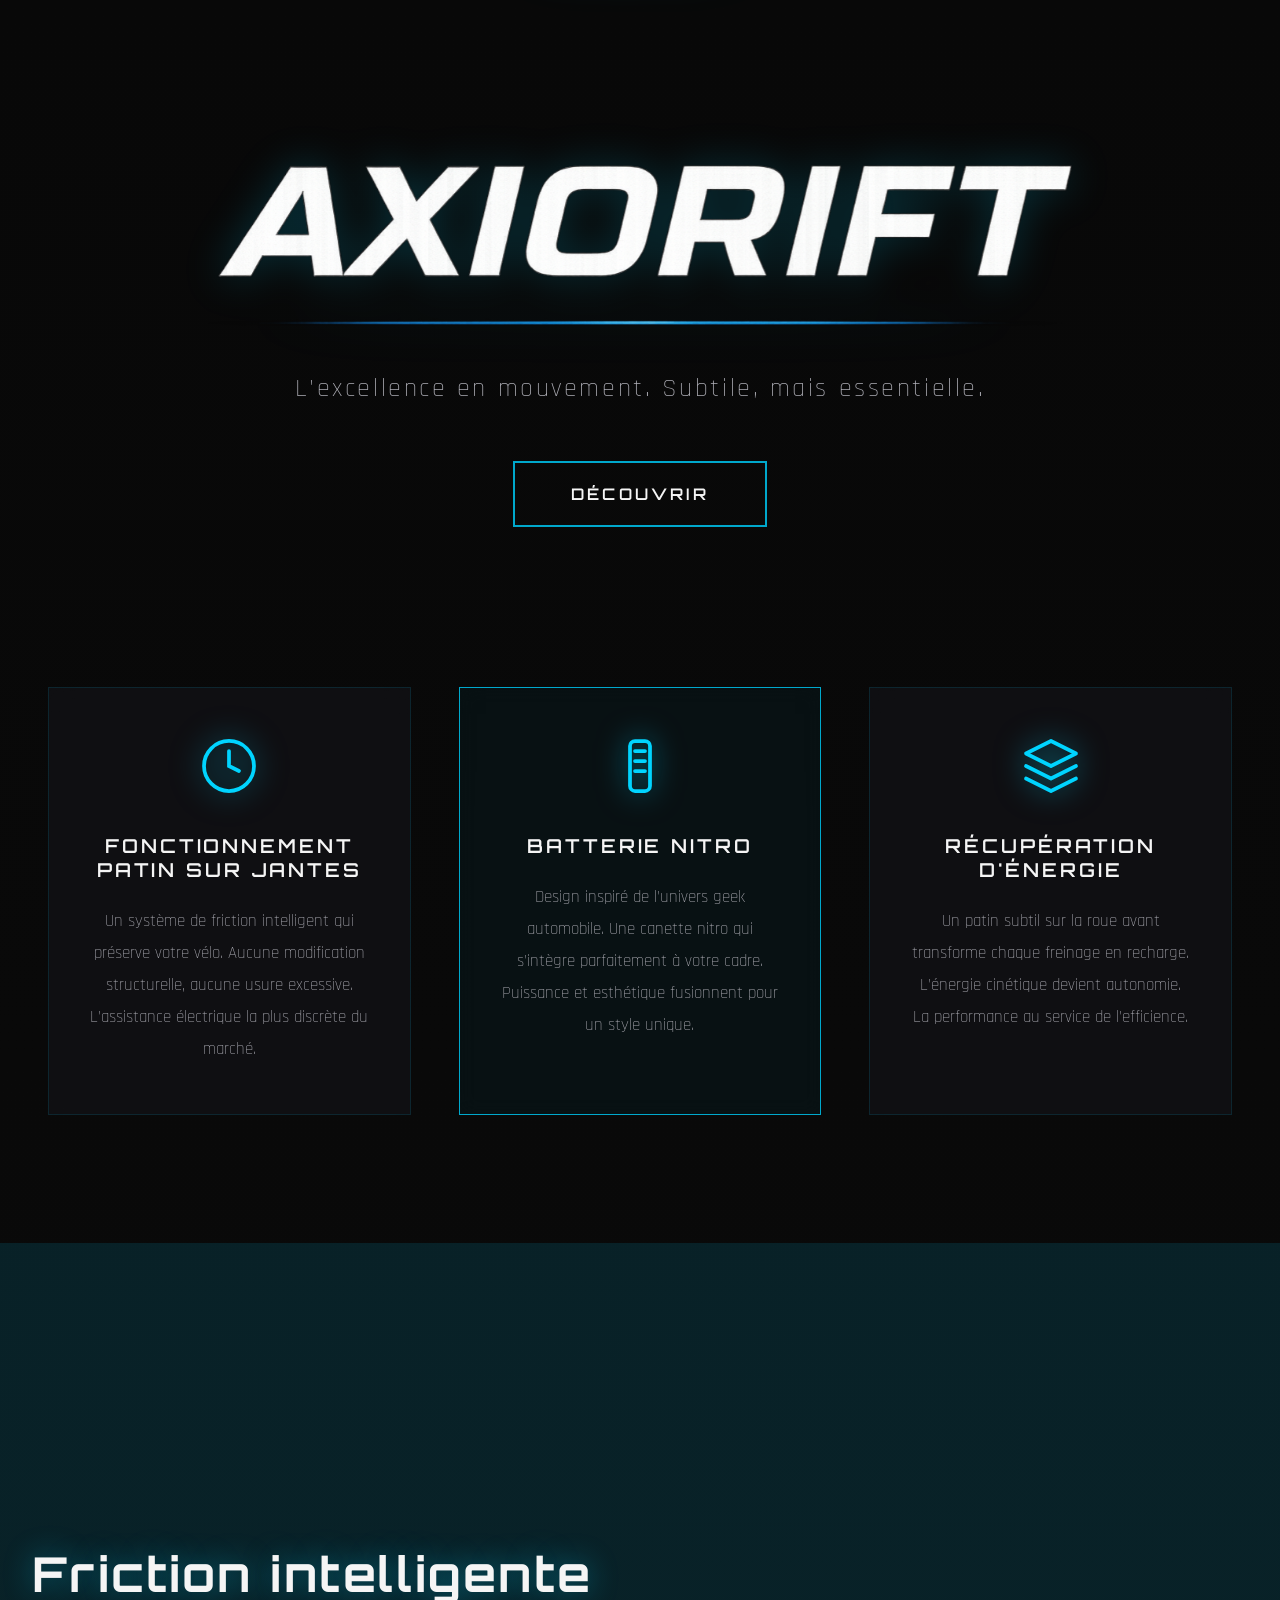
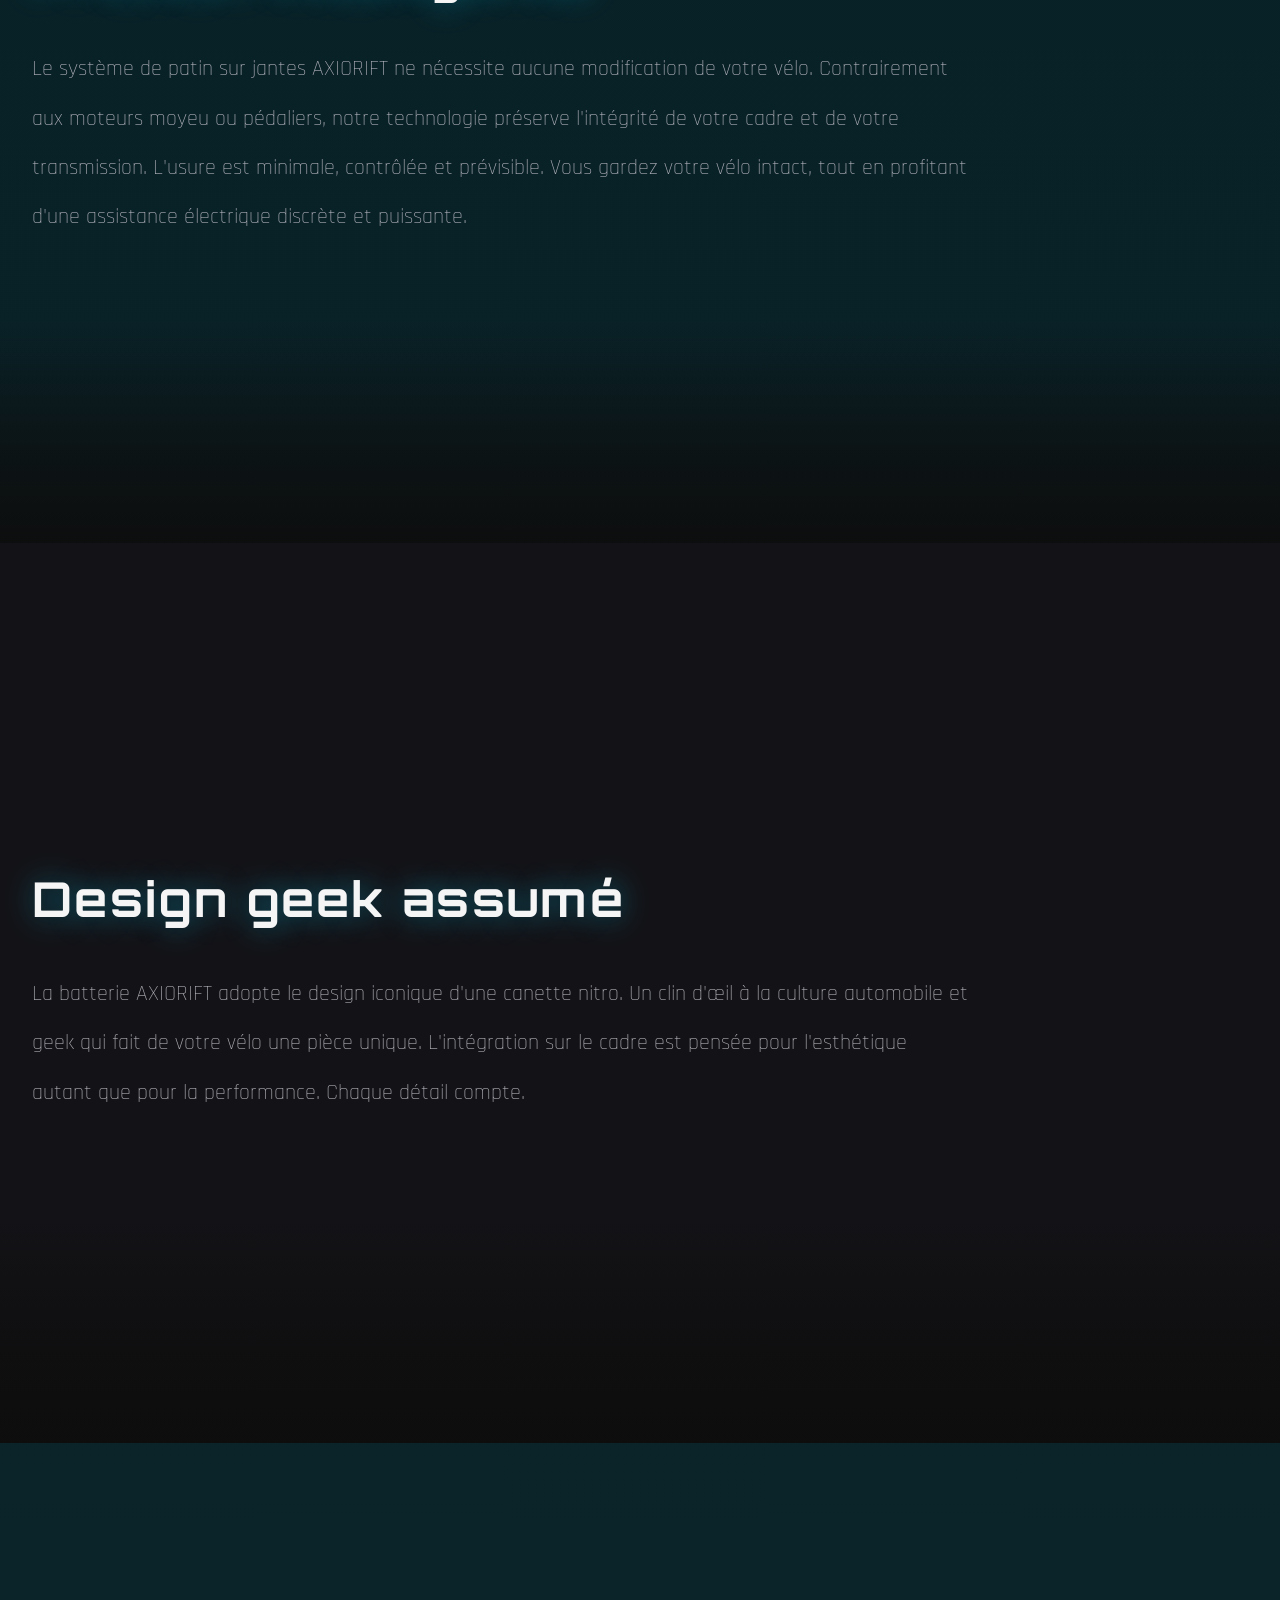
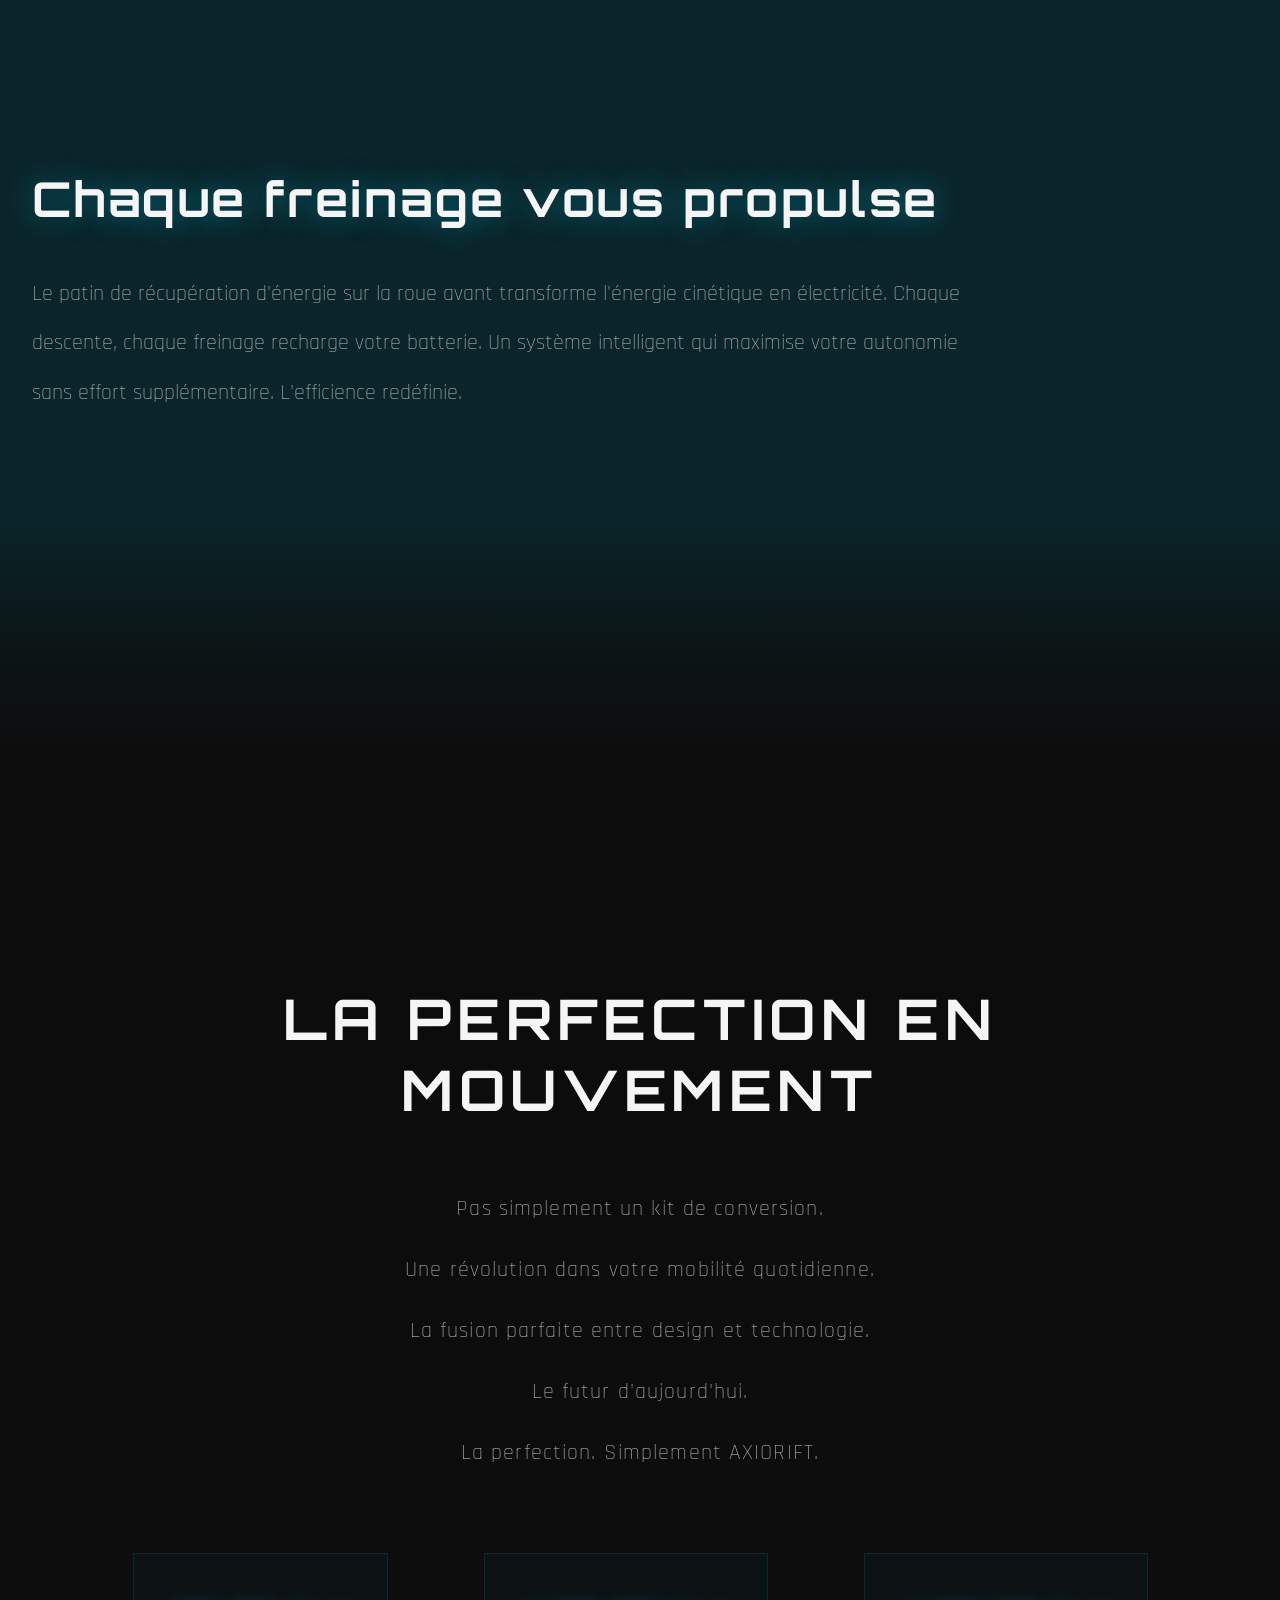
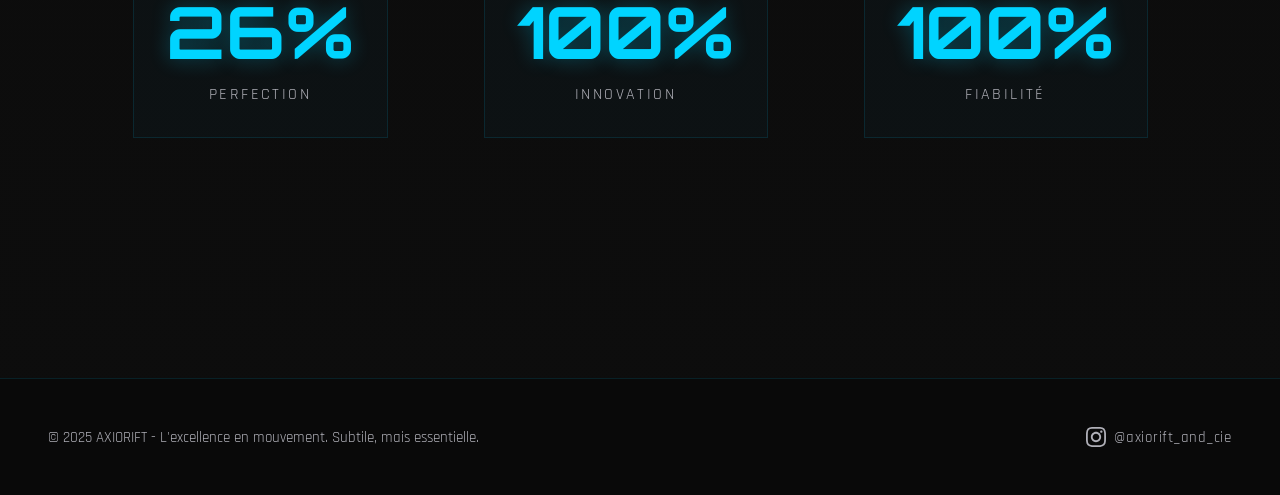
==== index.html @ 2b5bdb1e "Reduce video size and add Instagram link below" ====
<!DOCTYPE html>
<html lang="fr">
<head>
    <meta charset="UTF-8">
    <meta name="viewport" content="width=device-width, initial-scale=1.0">
    <title>AXIORIFT - La Perfection Électrique</title>
    <link rel="stylesheet" href="style.css">
    <link rel="preconnect" href="https://fonts.googleapis.com">
    <link rel="preconnect" href="https://fonts.gstatic.com" crossorigin>
    <link href="https://fonts.googleapis.com/css2?family=Orbitron:wght@400;700;900&family=Rajdhani:wght@300;400;600;700&display=swap" rel="stylesheet">
</head>
<body>
    <header>
        <nav>
            <div class="language-selector">
                <button class="lang-btn active" data-lang="fr">
                    <svg class="flag-icon" width="24" height="18" viewBox="0 0 24 18" xmlns="http://www.w3.org/2000/svg">
                        <rect width="8" height="18" fill="#002395"/>
                        <rect x="8" width="8" height="18" fill="#FFFFFF"/>
                        <rect x="16" width="8" height="18" fill="#ED2939"/>
                    </svg>
                    <span>FR</span>
                </button>
                <button class="lang-btn" data-lang="en">
                    <svg class="flag-icon" width="24" height="18" viewBox="0 0 60 30" xmlns="http://www.w3.org/2000/svg">
                        <rect width="60" height="30" fill="#012169"/>
                        <path d="M0,0 L60,30 M60,0 L0,30" stroke="#FFF" stroke-width="6"/>
                        <path d="M0,0 L60,30 M60,0 L0,30" stroke="#C8102E" stroke-width="4"/>
                        <path d="M30,0 L30,30 M0,15 L60,15" stroke="#FFF" stroke-width="10"/>
                        <path d="M30,0 L30,30 M0,15 L60,15" stroke="#C8102E" stroke-width="6"/>
                    </svg>
                    <span>EN</span>
                </button>
            </div>
            <div class="logo-container">
                <!-- ÉTAPE : Placez votre image logo.png dans le dossier assets/images/ -->
                <img src="assets/images/logo.png" alt="AXIORIFT" class="logo">
            </div>
            <div class="nav-links">
                <a href="#" class="nav-link" data-section="kit" data-fr="AXIORIFT kit" data-en="AXIORIFT kit">AXIORIFT kit</a>
                <a href="#" class="nav-link" data-section="processus" data-fr="Notre processus" data-en="Our process">Notre processus</a>
                <a href="#" class="nav-link" data-section="histoire" data-fr="Notre histoire" data-en="Our story">Notre histoire</a>
            </div>
        </nav>
    </header>

    <main>
        <!-- AXIORIFT Kit Section -->
        <div id="kit-section" class="main-section">
            <section class="hero">
                <div class="hero-content">
                    <div class="hero-logo-container">
                        <!-- ÉTAPE : Placez votre image logo.png dans le dossier assets/images/ -->
                        <img src="assets/images/logo.png" alt="AXIORIFT" class="hero-logo">
                    </div>
                    <p class="tagline" data-fr="L'excellence en mouvement. Subtile, mais essentielle." data-en="Excellence in motion. Subtle, but essential.">L'excellence en mouvement. Subtile, mais essentielle.</p>
                    <div class="cta-container">
                        <button class="cta-button">
                            <span data-fr="DÉCOUVRIR" data-en="DISCOVER">DÉCOUVRIR</span>
                            <div class="button-glow"></div>
                        </button>
                    </div>
                </div>
            </section>

            <section class="features">
            <div class="feature-card">
                <div class="feature-icon">
                    <svg width="60" height="60" viewBox="0 0 24 24" fill="none" xmlns="http://www.w3.org/2000/svg">
                        <circle cx="12" cy="12" r="10" stroke="currentColor" stroke-width="1.5"/>
                        <path d="M12 6v6l4 2" stroke="currentColor" stroke-width="1.5" stroke-linecap="round"/>
                    </svg>
                </div>
                <h3 data-fr="FONCTIONNEMENT PATIN SUR JANTES" data-en="RIM PAD OPERATION">FONCTIONNEMENT PATIN SUR JANTES</h3>
                <p data-fr="Un système de friction intelligent qui préserve votre vélo. Aucune modification structurelle, aucune usure excessive. L'assistance électrique la plus discrète du marché." data-en="An intelligent friction system that preserves your bike. No structural modifications, no excessive wear. The most discreet electric assistance on the market.">Un système de friction intelligent qui préserve votre vélo. Aucune modification structurelle, aucune usure excessive. L'assistance électrique la plus discrète du marché.</p>
            </div>

            <div class="feature-card highlight">
                <div class="feature-icon">
                    <svg width="60" height="60" viewBox="0 0 24 24" fill="none" xmlns="http://www.w3.org/2000/svg">
                        <rect x="8" y="2" width="8" height="20" rx="2" stroke="currentColor" stroke-width="1.5"/>
                        <path d="M10 6h4M10 10h4M10 14h4" stroke="currentColor" stroke-width="1.5" stroke-linecap="round"/>
                    </svg>
                </div>
                <h3 data-fr="BATTERIE NITRO" data-en="NITRO BATTERY">BATTERIE NITRO</h3>
                <p data-fr="Design inspiré de l'univers geek automobile. Une canette nitro qui s'intègre parfaitement à votre cadre. Puissance et esthétique fusionnent pour un style unique." data-en="Design inspired by the automotive geek universe. A nitro can that integrates perfectly with your frame. Power and aesthetics merge for a unique style.">Design inspiré de l'univers geek automobile. Une canette nitro qui s'intègre parfaitement à votre cadre. Puissance et esthétique fusionnent pour un style unique.</p>
            </div>

            <div class="feature-card">
                <div class="feature-icon">
                    <svg width="60" height="60" viewBox="0 0 24 24" fill="none" xmlns="http://www.w3.org/2000/svg">
                        <path d="M12 2L2 7l10 5 10-5-10-5z" stroke="currentColor" stroke-width="1.5" stroke-linejoin="round"/>
                        <path d="M2 17l10 5 10-5M2 12l10 5 10-5" stroke="currentColor" stroke-width="1.5" stroke-linecap="round" stroke-linejoin="round"/>
                    </svg>
                </div>
                <h3 data-fr="RÉCUPÉRATION D'ÉNERGIE" data-en="ENERGY RECOVERY">RÉCUPÉRATION D'ÉNERGIE</h3>
                <p data-fr="Un patin subtil sur la roue avant transforme chaque freinage en recharge. L'énergie cinétique devient autonomie. La performance au service de l'efficience." data-en="A subtle pad on the front wheel turns every brake into a recharge. Kinetic energy becomes autonomy. Performance in the service of efficiency.">Un patin subtil sur la roue avant transforme chaque freinage en recharge. L'énergie cinétique devient autonomie. La performance au service de l'efficience.</p>
            </div>
        </section>

        <section class="features-details">
            <div class="feature-detail" style="background: rgba(0, 168, 204, 0.15);">
                <div class="detail-content">
                    <h3 data-fr="Friction intelligente" data-en="Intelligent friction">Friction intelligente</h3>
                    <p data-fr="Le système de patin sur jantes AXIORIFT ne nécessite aucune modification de votre vélo. Contrairement aux moteurs moyeu ou pédaliers, notre technologie préserve l'intégrité de votre cadre et de votre transmission. L'usure est minimale, contrôlée et prévisible. Vous gardez votre vélo intact, tout en profitant d'une assistance électrique discrète et puissante." data-en="The AXIORIFT rim pad system requires no modifications to your bike. Unlike hub or mid-drive motors, our technology preserves the integrity of your frame and drivetrain. Wear is minimal, controlled and predictable. You keep your bike intact while enjoying discreet and powerful electric assistance.">Le système de patin sur jantes AXIORIFT ne nécessite aucune modification de votre vélo. Contrairement aux moteurs moyeu ou pédaliers, notre technologie préserve l'intégrité de votre cadre et de votre transmission. L'usure est minimale, contrôlée et prévisible. Vous gardez votre vélo intact, tout en profitant d'une assistance électrique discrète et puissante.</p>
                </div>
            </div>

            <div class="feature-detail" style="background: rgba(20, 20, 25, 0.9);">
                <div class="detail-content">
                    <h3 data-fr="Design geek assumé" data-en="Proud geek design">Design geek assumé</h3>
                    <p data-fr="La batterie AXIORIFT adopte le design iconique d'une canette nitro. Un clin d'œil à la culture automobile et geek qui fait de votre vélo une pièce unique. L'intégration sur le cadre est pensée pour l'esthétique autant que pour la performance. Chaque détail compte." data-en="The AXIORIFT battery adopts the iconic design of a nitro can. A nod to automotive and geek culture that makes your bike a unique piece. Frame integration is designed for aesthetics as much as performance. Every detail counts.">La batterie AXIORIFT adopte le design iconique d'une canette nitro. Un clin d'œil à la culture automobile et geek qui fait de votre vélo une pièce unique. L'intégration sur le cadre est pensée pour l'esthétique autant que pour la performance. Chaque détail compte.</p>
                </div>
            </div>

            <div class="feature-detail" style="background: rgba(0, 212, 255, 0.12);">
                <div class="detail-content">
                    <h3 data-fr="Chaque freinage vous propulse" data-en="Every braking propels you">Chaque freinage vous propulse</h3>
                    <p data-fr="Le patin de récupération d'énergie sur la roue avant transforme l'énergie cinétique en électricité. Chaque descente, chaque freinage recharge votre batterie. Un système intelligent qui maximise votre autonomie sans effort supplémentaire. L'efficience redéfinie." data-en="The energy recovery pad on the front wheel transforms kinetic energy into electricity. Every descent, every braking recharges your battery. An intelligent system that maximizes your range with no extra effort. Efficiency redefined.">Le patin de récupération d'énergie sur la roue avant transforme l'énergie cinétique en électricité. Chaque descente, chaque freinage recharge votre batterie. Un système intelligent qui maximise votre autonomie sans effort supplémentaire. L'efficience redéfinie.</p>
                </div>
            </div>
        </section>

        <section class="manifesto">
            <div class="manifesto-content">
                <h2 data-fr="LA PERFECTION EN MOUVEMENT" data-en="PERFECTION IN MOTION">LA PERFECTION EN MOUVEMENT</h2>
                <div class="manifesto-text">
                    <p data-fr="Pas simplement un kit de conversion." data-en="Not just a conversion kit.">Pas simplement un kit de conversion.</p>
                    <p data-fr="Une révolution dans votre mobilité quotidienne." data-en="A revolution in your daily mobility.">Une révolution dans votre mobilité quotidienne.</p>
                    <p data-fr="La fusion parfaite entre design et technologie." data-en="The perfect fusion of design and technology.">La fusion parfaite entre design et technologie.</p>
                    <p data-fr="Le futur d'aujourd'hui." data-en="Today's future.">Le futur d'aujourd'hui.</p>
                    <p data-fr="La perfection. Simplement AXIORIFT." data-en="Perfection. Simply AXIORIFT.">La perfection. Simplement AXIORIFT.</p>
                </div>
                <div class="stats">
                    <div class="stat">
                        <span class="stat-number">99%</span>
                        <span class="stat-label" data-fr="Perfection" data-en="Perfection">Perfection</span>
                    </div>
                    <div class="stat">
                        <span class="stat-number">100%</span>
                        <span class="stat-label" data-fr="Innovation" data-en="Innovation">Innovation</span>
                    </div>
                    <div class="stat">
                        <span class="stat-number">100%</span>
                        <span class="stat-label" data-fr="Fiabilité" data-en="Reliability">Fiabilité</span>
                    </div>
                </div>
            </div>
        </section>
        </div>
        <!-- End AXIORIFT Kit Section -->

        <!-- Notre Processus Section -->
        <div id="processus-section" class="main-section" style="display: none;">
            <section class="processus-section">
                <div class="section-content">
                    <h2 data-fr="Notre processus" data-en="Our process">Notre processus</h2>
                    <div class="video-container">
                        <video class="process-video" controls>
                            <source src="assets/images/process video.mp4" type="video/mp4">
                            <p data-fr="Votre navigateur ne supporte pas la lecture de vidéos." data-en="Your browser does not support video playback.">Votre navigateur ne supporte pas la lecture de vidéos.</p>
                        </video>
                    </div>
                    <p class="insta-link">
                        <a href="https://instagram.com/axiorift_and_cie" target="_blank">
                            <span data-fr="Plus de contenu sur notre Instagram" data-en="More content on our Instagram">Plus de contenu sur notre Instagram</span> →
                        </a>
                    </p>
                </div>
            </section>
        </div>

        <!-- Notre Histoire Section -->
        <div id="histoire-section" class="main-section" style="display: none;">
            <section class="histoire-section">
                <div class="section-content">
                    <h2 data-fr="Notre histoire" data-en="Our story">Notre histoire</h2>

                    <div class="story-text">
                        <p data-fr="AXIORIFT est né d'un projet de spécialité SI en classe de première, porté par trois élèves : DJAZIRI Neïl, MORRICE William et BRETHES Rodrigue. Face au coût inaccessible des VAE traditionnels, nous avons développé un kit de conversion révolutionnaire basé sur un système de friction sur jantes." data-en="AXIORIFT was born from an SI specialty project in 11th grade, driven by three students: DJAZIRI Neïl, MORRICE William and BRETHES Rodrigue. Facing the inaccessible cost of traditional e-bikes, we developed a revolutionary conversion kit based on a rim friction system.">AXIORIFT est né d'un projet de spécialité SI en classe de première, porté par trois élèves : DJAZIRI Neïl, MORRICE William et BRETHES Rodrigue. Face au coût inaccessible des VAE traditionnels, nous avons développé un kit de conversion révolutionnaire basé sur un système de friction sur jantes.</p>

                        <p data-fr="AXIORIFT incarne notre conviction que l'âge n'est pas une barrière à l'innovation. Trois lycéens, une vision, une révolution." data-en="AXIORIFT embodies our conviction that age is not a barrier to innovation. Three high school students, one vision, one revolution.">AXIORIFT incarne notre conviction que l'âge n'est pas une barrière à l'innovation. Trois lycéens, une vision, une révolution.</p>
                    </div>
                </div>
            </section>
        </div>
    </main>

    <footer>
        <div class="footer-content">
            <p data-fr="&copy; 2025 AXIORIFT - L'excellence en mouvement. Subtile, mais essentielle." data-en="&copy; 2025 AXIORIFT - Excellence in motion. Subtle, but essential.">&copy; 2025 AXIORIFT - L'excellence en mouvement. Subtile, mais essentielle.</p>
            <div class="footer-links">
                <a href="https://instagram.com/axiorift_and_cie" target="_blank" class="instagram-link">
                    <svg width="20" height="20" viewBox="0 0 24 24" fill="none" xmlns="http://www.w3.org/2000/svg">
                        <path d="M12 2.163c3.204 0 3.584.012 4.85.07 3.252.148 4.771 1.691 4.919 4.919.058 1.265.069 1.645.069 4.849 0 3.205-.012 3.584-.069 4.849-.149 3.225-1.664 4.771-4.919 4.919-1.266.058-1.644.07-4.85.07-3.204 0-3.584-.012-4.849-.07-3.26-.149-4.771-1.699-4.919-4.92-.058-1.265-.07-1.644-.07-4.849 0-3.204.013-3.583.07-4.849.149-3.227 1.664-4.771 4.919-4.919 1.266-.057 1.645-.069 4.849-.069zm0-2.163c-3.259 0-3.667.014-4.947.072-4.358.2-6.78 2.618-6.98 6.98-.059 1.281-.073 1.689-.073 4.948 0 3.259.014 3.668.072 4.948.2 4.358 2.618 6.78 6.98 6.98 1.281.058 1.689.072 4.948.072 3.259 0 3.668-.014 4.948-.072 4.354-.2 6.782-2.618 6.979-6.98.059-1.28.073-1.689.073-4.948 0-3.259-.014-3.667-.072-4.947-.196-4.354-2.617-6.78-6.979-6.98-1.281-.059-1.69-.073-4.949-.073zm0 5.838c-3.403 0-6.162 2.759-6.162 6.162s2.759 6.163 6.162 6.163 6.162-2.759 6.162-6.163c0-3.403-2.759-6.162-6.162-6.162zm0 10.162c-2.209 0-4-1.79-4-4 0-2.209 1.791-4 4-4s4 1.791 4 4c0 2.21-1.791 4-4 4zm6.406-11.845c-.796 0-1.441.645-1.441 1.44s.645 1.44 1.441 1.44c.795 0 1.439-.645 1.439-1.44s-.644-1.44-1.439-1.44z" fill="currentColor"/>
                    </svg>
                    <span>@axiorift_and_cie</span>
                </a>
            </div>
        </div>
    </footer>

    <script src="script.js"></script>
</body>
</html>
---- style.css ----
:root {
    --primary-color: #00a8cc;
    --accent-cyan: #00d4ff;
    --dark-bg: #0d0d0d;
    --darker-bg: #080808;
    --card-bg: rgba(20, 20, 25, 0.6);
    --text-primary: #f5f5f5;
    --text-secondary: #b0b0b8;
    --border-color: rgba(0, 168, 204, 0.15);
    --glow-subtle: 0 0 15px rgba(0, 212, 255, 0.3);
}

* {
    margin: 0;
    padding: 0;
    box-sizing: border-box;
}

body {
    font-family: 'Rajdhani', sans-serif;
    background: linear-gradient(180deg, var(--darker-bg) 0%, var(--dark-bg) 100%);
    color: var(--text-primary);
    overflow-x: hidden;
    min-height: 100vh;
    padding-top: 90px; /* Hauteur du header fixe */
}

/* Header */
header {
    padding: 0.6rem 0;
    border-bottom: 1px solid var(--border-color);
    background: rgba(8, 8, 8, 0.95);
    backdrop-filter: blur(10px);
    position: fixed;
    top: 0;
    left: 0;
    right: 0;
    z-index: 100;
    transition: transform 0.3s ease-in-out;
}

header.hidden {
    transform: translateY(-100%);
}

nav {
    max-width: 1400px;
    margin: 0 auto;
    padding: 0 3rem;
    display: flex;
    align-items: center;
    justify-content: space-between;
    position: relative;
}

.language-selector {
    display: flex;
    gap: 0.5rem;
}

.lang-btn {
    background: transparent;
    border: 1px solid var(--border-color);
    padding: 0.4rem 0.8rem;
    cursor: pointer;
    border-radius: 4px;
    transition: all 0.3s ease;
    font-size: 1.2rem;
    display: flex;
    align-items: center;
    gap: 0.5rem;
    color: #FFFFFF;
}

.flag-icon {
    display: inline-block;
    border: 1px solid rgba(255, 255, 255, 0.2);
}

.lang-btn:hover {
    border-color: var(--accent-cyan);
    background: rgba(0, 212, 255, 0.1);
}

.lang-btn.active {
    border-color: var(--accent-cyan);
    background: rgba(0, 212, 255, 0.15);
}

.logo-container {
    position: absolute;
    left: 50%;
    transform: translateX(-50%);
    display: flex;
    justify-content: center;
}

.nav-links {
    display: flex;
    gap: 2rem;
}

.nav-links a {
    color: var(--text-primary);
    text-decoration: none;
    font-family: 'Rajdhani', sans-serif;
    font-size: 1rem;
    font-weight: 600;
    transition: color 0.3s ease;
}

.nav-links a:hover {
    color: var(--accent-cyan);
}

.nav-links a.active {
    color: var(--accent-cyan);
    border-bottom: 2px solid var(--accent-cyan);
    padding-bottom: 0.2rem;
}

.logo {
    height: 70px;
    filter: drop-shadow(0 0 15px rgba(0, 212, 255, 0.3));
    transition: all 0.4s ease;
}

.logo:hover {
    filter: drop-shadow(0 0 30px rgba(0, 212, 255, 0.6));
    transform: translateY(-2px);
}

/* Hero Section */
.hero {
    max-width: 1400px;
    margin: 0 auto;
    padding: 2rem 3rem;
    text-align: center;
    min-height: 50vh;
    display: flex;
    align-items: center;
    justify-content: center;
}

.hero-content {
    max-width: 900px;
    margin: 0 auto;
    width: 100%;
}

.hero-logo-container {
    margin-bottom: 0.5rem;
    display: flex;
    justify-content: center;
    align-items: center;
    width: 100%;
}

.hero-logo {
    width: 100%;
    max-width: 700px;
    height: auto;
    filter: drop-shadow(0 0 20px rgba(0, 212, 255, 0.2));
    transition: all 0.4s ease;
    display: block;
    margin: 0 auto;
}

.hero-logo:hover {
    filter: drop-shadow(0 0 30px rgba(0, 212, 255, 0.4));
    transform: translateY(-3px);
}

.tagline {
    font-size: 1.6rem;
    color: var(--text-secondary);
    margin-bottom: 3.5rem;
    font-weight: 300;
    letter-spacing: 0.1em;
}

.cta-container {
    margin-top: 3rem;
}

.cta-button {
    position: relative;
    padding: 1.3rem 3.5rem;
    font-family: 'Orbitron', sans-serif;
    font-size: 1rem;
    font-weight: 600;
    color: var(--text-primary);
    background: transparent;
    border: 2px solid var(--primary-color);
    cursor: pointer;
    overflow: hidden;
    transition: all 0.4s ease;
    letter-spacing: 0.2em;
    text-transform: uppercase;
}

.cta-button:hover {
    border-color: var(--accent-cyan);
    box-shadow: 0 0 25px rgba(0, 212, 255, 0.3);
    transform: translateY(-3px);
}

.cta-button span {
    position: relative;
    z-index: 2;
}

.button-glow {
    position: absolute;
    top: 0;
    left: -100%;
    width: 100%;
    height: 100%;
    background: linear-gradient(90deg, transparent, rgba(0, 212, 255, 0.2), transparent);
    transition: left 0.6s ease;
}

.cta-button:hover .button-glow {
    left: 100%;
}

/* Features Section */
.features {
    max-width: 1400px;
    margin: 8rem auto;
    padding: 0 3rem;
    display: grid;
    grid-template-columns: repeat(auto-fit, minmax(350px, 1fr));
    gap: 3rem;
}

.feature-card {
    background: var(--card-bg);
    border: 1px solid var(--border-color);
    padding: 3rem 2.5rem;
    backdrop-filter: blur(10px);
    transition: all 0.4s ease;
    text-align: center;
}

.feature-card:hover {
    transform: translateY(-8px);
    border-color: var(--primary-color);
    box-shadow: 0 10px 40px rgba(0, 0, 0, 0.3), var(--glow-subtle);
}

.feature-card.highlight {
    border-color: var(--primary-color);
    background: rgba(0, 168, 204, 0.05);
}

.feature-icon {
    margin-bottom: 2rem;
    color: var(--accent-cyan);
    filter: drop-shadow(0 0 15px rgba(0, 212, 255, 0.6));
    transition: all 0.4s ease;
}

.feature-icon svg {
    width: 60px;
    height: 60px;
}

.feature-card:hover .feature-icon {
    filter: drop-shadow(0 0 25px rgba(0, 212, 255, 0.9));
    transform: scale(1.1);
}

.feature-card h3 {
    font-family: 'Orbitron', sans-serif;
    font-size: 1.2rem;
    margin-bottom: 1.5rem;
    color: var(--text-primary);
    letter-spacing: 0.15em;
    font-weight: 600;
}

.feature-card p {
    color: var(--text-secondary);
    line-height: 1.9;
    font-size: 1.05rem;
    font-weight: 300;
}

/* Features Details Section */
.features-details {
    width: 100vw;
    margin: 0;
    padding: 0;
    display: flex;
    flex-direction: column;
    position: relative;
}

.feature-detail {
    min-height: 100vh;
    width: 100%;
    padding: 8rem 2rem 8rem 2rem;
    border-radius: 0;
    border: none;
    position: relative;
    overflow: hidden;
    display: flex;
    align-items: center;
    justify-content: flex-start;
    transition: opacity 1s ease, transform 1s ease;
}

.feature-detail::after {
    content: '';
    position: absolute;
    bottom: 0;
    left: 0;
    width: 100%;
    height: 25%;
    background: linear-gradient(to bottom,
        rgba(13, 13, 13, 0) 0%,
        rgba(13, 13, 13, 0.7) 60%,
        rgba(13, 13, 13, 0.95) 100%
    );
    pointer-events: none;
    z-index: 3;
}

.detail-content {
    position: relative;
    z-index: 4;
    max-width: 1000px;
    padding: 2rem 4rem 2rem 0;
    text-align: left !important;
}

.detail-content h3 {
    font-family: 'Orbitron', sans-serif;
    font-size: 3rem;
    margin-bottom: 2.5rem;
    color: var(--text-primary);
    letter-spacing: 0.05em;
    text-shadow: 0 0 30px rgba(0, 212, 255, 0.4);
    text-align: left !important;
}

.detail-content p {
    font-size: 1.4rem;
    line-height: 2.2;
    color: var(--text-secondary);
    font-weight: 300;
    text-align: left !important;
}

/* Manifesto Section */
.manifesto {
    max-width: 1400px;
    margin: 10rem auto;
    padding: 5rem 3rem;
    text-align: center;
}

.manifesto-content h2 {
    font-family: 'Orbitron', sans-serif;
    font-size: 3.5rem;
    margin-bottom: 4rem;
    color: var(--text-primary);
    letter-spacing: 0.1em;
    font-weight: 700;
}

.manifesto-text {
    max-width: 800px;
    margin: 0 auto 5rem;
}

.manifesto-text p {
    font-size: 1.4rem;
    margin-bottom: 1.3rem;
    color: var(--text-secondary);
    font-weight: 300;
    letter-spacing: 0.05em;
    line-height: 1.8;
}

.stats {
    display: flex;
    justify-content: center;
    gap: 6rem;
    margin-top: 5rem;
}

.stat {
    display: flex;
    flex-direction: column;
    align-items: center;
    padding: 2rem;
    border: 1px solid var(--border-color);
    background: rgba(0, 168, 204, 0.03);
    min-width: 180px;
    transition: all 0.3s ease;
}

.stat:hover {
    border-color: var(--primary-color);
    box-shadow: var(--glow-subtle);
    transform: translateY(-5px);
}

.stat-number {
    font-family: 'Orbitron', sans-serif;
    font-size: 4.5rem;
    font-weight: 700;
    color: var(--accent-cyan);
    text-shadow: 0 0 20px rgba(0, 212, 255, 0.3);
    margin-bottom: 0.5rem;
}

.stat-label {
    font-size: 1rem;
    color: var(--text-secondary);
    text-transform: uppercase;
    letter-spacing: 0.15em;
    font-weight: 400;
}

/* Processus & Histoire Sections */
.processus-section,
.histoire-section {
    max-width: 1400px;
    margin: 8rem auto;
    padding: 6rem 3rem;
    text-align: center;
    background: rgba(20, 20, 25, 0.3);
    border-radius: 8px;
    border: 1px solid var(--border-color);
}

.section-content h2 {
    font-family: 'Orbitron', sans-serif;
    font-size: 2.5rem;
    color: var(--accent-cyan);
    margin-bottom: 2rem;
    letter-spacing: 0.1em;
}

.section-content p {
    font-size: 1.2rem;
    color: var(--text-secondary);
}

.video-container {
    max-width: 700px;
    margin: 3rem auto;
    padding: 1.5rem;
    background: rgba(0, 0, 0, 0.4);
    border: 1px solid var(--border-color);
    border-radius: 8px;
    box-shadow: 0 8px 32px rgba(0, 0, 0, 0.3);
    transition: all 0.4s ease;
}

.video-container:hover {
    border-color: var(--accent-cyan);
    box-shadow: 0 8px 32px rgba(0, 212, 255, 0.2);
}

.process-video {
    width: 100%;
    height: auto;
    border-radius: 4px;
    display: block;
    background: #000;
    box-shadow: 0 4px 16px rgba(0, 0, 0, 0.5);
}

.insta-link {
    text-align: center;
    margin-top: 2rem;
    font-size: 1.2rem;
}

.insta-link a {
    color: var(--accent-cyan);
    text-decoration: none;
    font-weight: 500;
    transition: all 0.3s ease;
    display: inline-flex;
    align-items: center;
    gap: 0.5rem;
}

.insta-link a:hover {
    color: #FFFFFF;
    transform: translateX(5px);
}

.story-text {
    max-width: 1000px;
    margin: 0 auto;
    text-align: left;
}

.story-text p {
    font-size: 1.3rem;
    line-height: 2;
    color: var(--text-secondary);
    margin-bottom: 2rem;
    font-weight: 300;
    text-align: justify;
}

.story-text p:last-child {
    text-align: center;
    font-size: 1.5rem;
    font-weight: 600;
    color: var(--accent-cyan);
    margin-top: 3rem;
    letter-spacing: 0.05em;
}

/* Footer */
footer {
    border-top: 1px solid var(--border-color);
    padding: 3rem 0;
    margin-top: 8rem;
    background: rgba(8, 8, 8, 0.6);
}

.footer-content {
    max-width: 1400px;
    margin: 0 auto;
    padding: 0 3rem;
    display: flex;
    justify-content: space-between;
    align-items: center;
    color: var(--text-secondary);
    font-size: 0.95rem;
}

.footer-links {
    display: flex;
    gap: 2.5rem;
}

.footer-links a {
    color: var(--text-secondary);
    text-decoration: none;
    transition: color 0.3s ease;
    letter-spacing: 0.05em;
}

.footer-links a:hover {
    color: var(--accent-cyan);
}

.instagram-link {
    display: inline-flex;
    align-items: center;
    gap: 0.5rem;
}

.instagram-link svg {
    transition: all 0.3s ease;
}

.instagram-link:hover svg {
    transform: scale(1.1);
    filter: drop-shadow(0 0 8px rgba(0, 212, 255, 0.6));
}

/* Responsive */
@media (max-width: 1024px) {
    .hero-logo {
        max-width: 600px;
    }

    .stats {
        gap: 3rem;
    }

    .features {
        grid-template-columns: 1fr;
        gap: 2rem;
    }
}

@media (max-width: 768px) {
    nav {
        padding: 0 2rem;
    }

    .hero {
        padding: 5rem 2rem;
    }

    .hero-logo {
        max-width: 450px;
    }

    .tagline {
        font-size: 1.3rem;
    }

    .feature-detail {
        padding: 5rem 2rem;
        min-height: 90vh;
    }

    .detail-content {
        padding: 2rem;
    }

    .detail-content h3 {
        font-size: 2rem;
    }

    .detail-content p {
        font-size: 1.2rem;
    }

    .manifesto-content h2 {
        font-size: 2.5rem;
    }

    .manifesto-text p {
        font-size: 1.2rem;
    }

    .stats {
        flex-direction: column;
        gap: 2rem;
    }

    .stat {
        width: 100%;
        max-width: 300px;
        margin: 0 auto;
    }

    .footer-content {
        flex-direction: column;
        gap: 1.5rem;
        text-align: center;
    }

    .logo {
        height: 70px;
    }
}

@media (max-width: 480px) {
    .hero-logo {
        max-width: 100%;
    }

    .tagline {
        font-size: 1.1rem;
    }

    .cta-button {
        padding: 1rem 2.5rem;
        font-size: 0.9rem;
    }

    .feature-card {
        padding: 2rem 1.5rem;
    }

    .manifesto {
        padding: 3rem 2rem;
    }
}
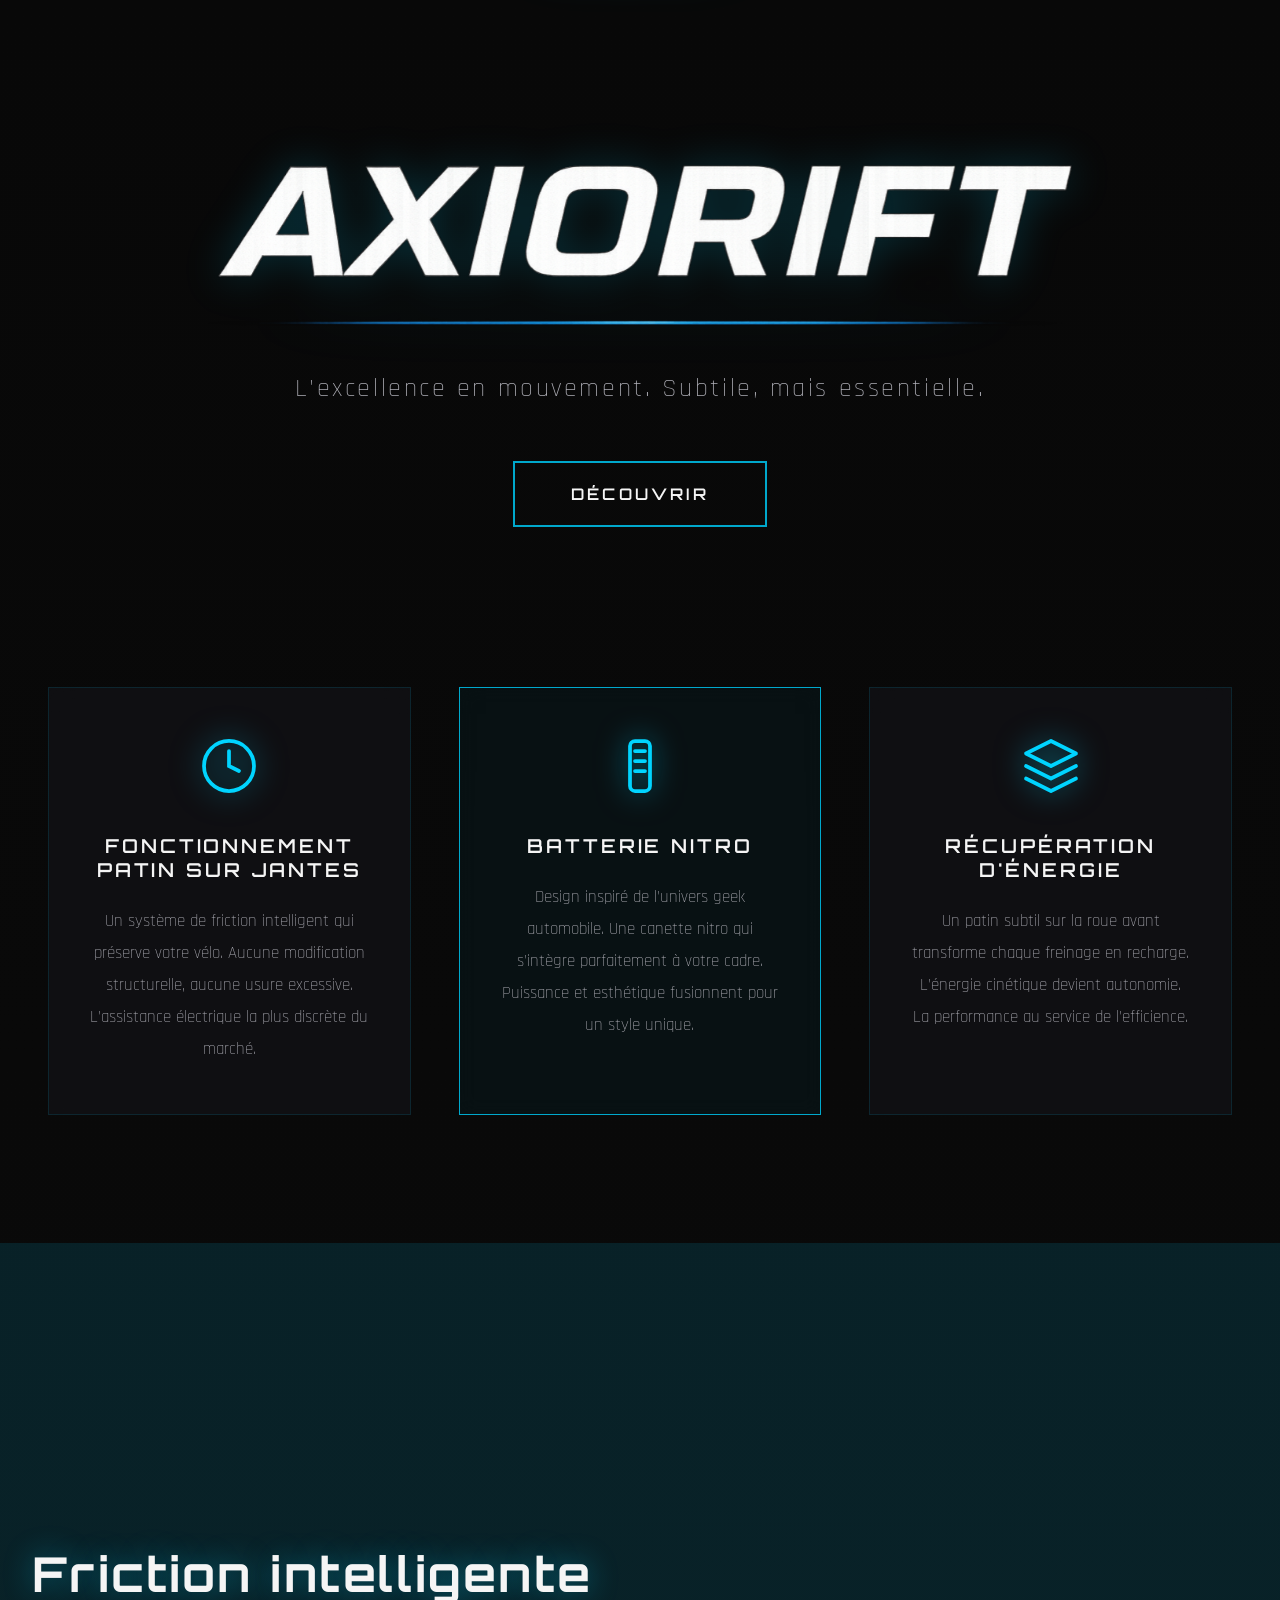
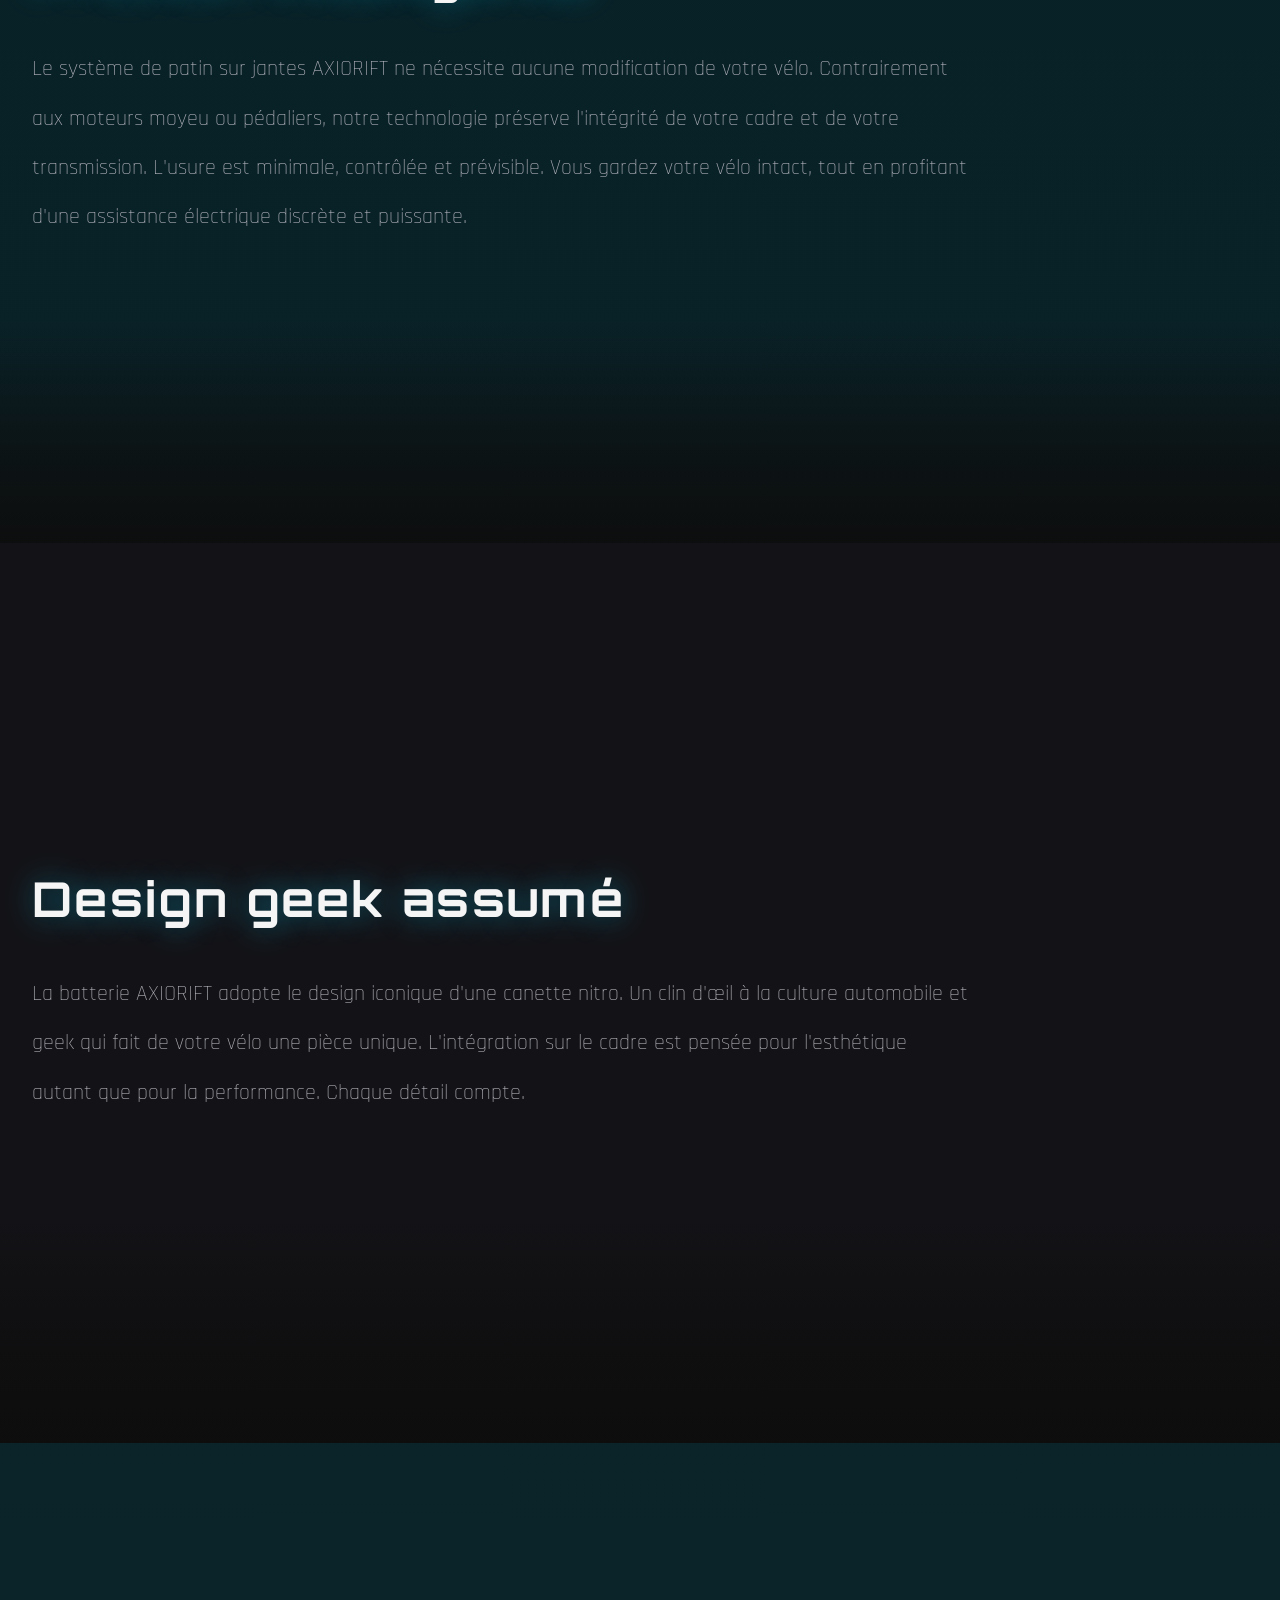
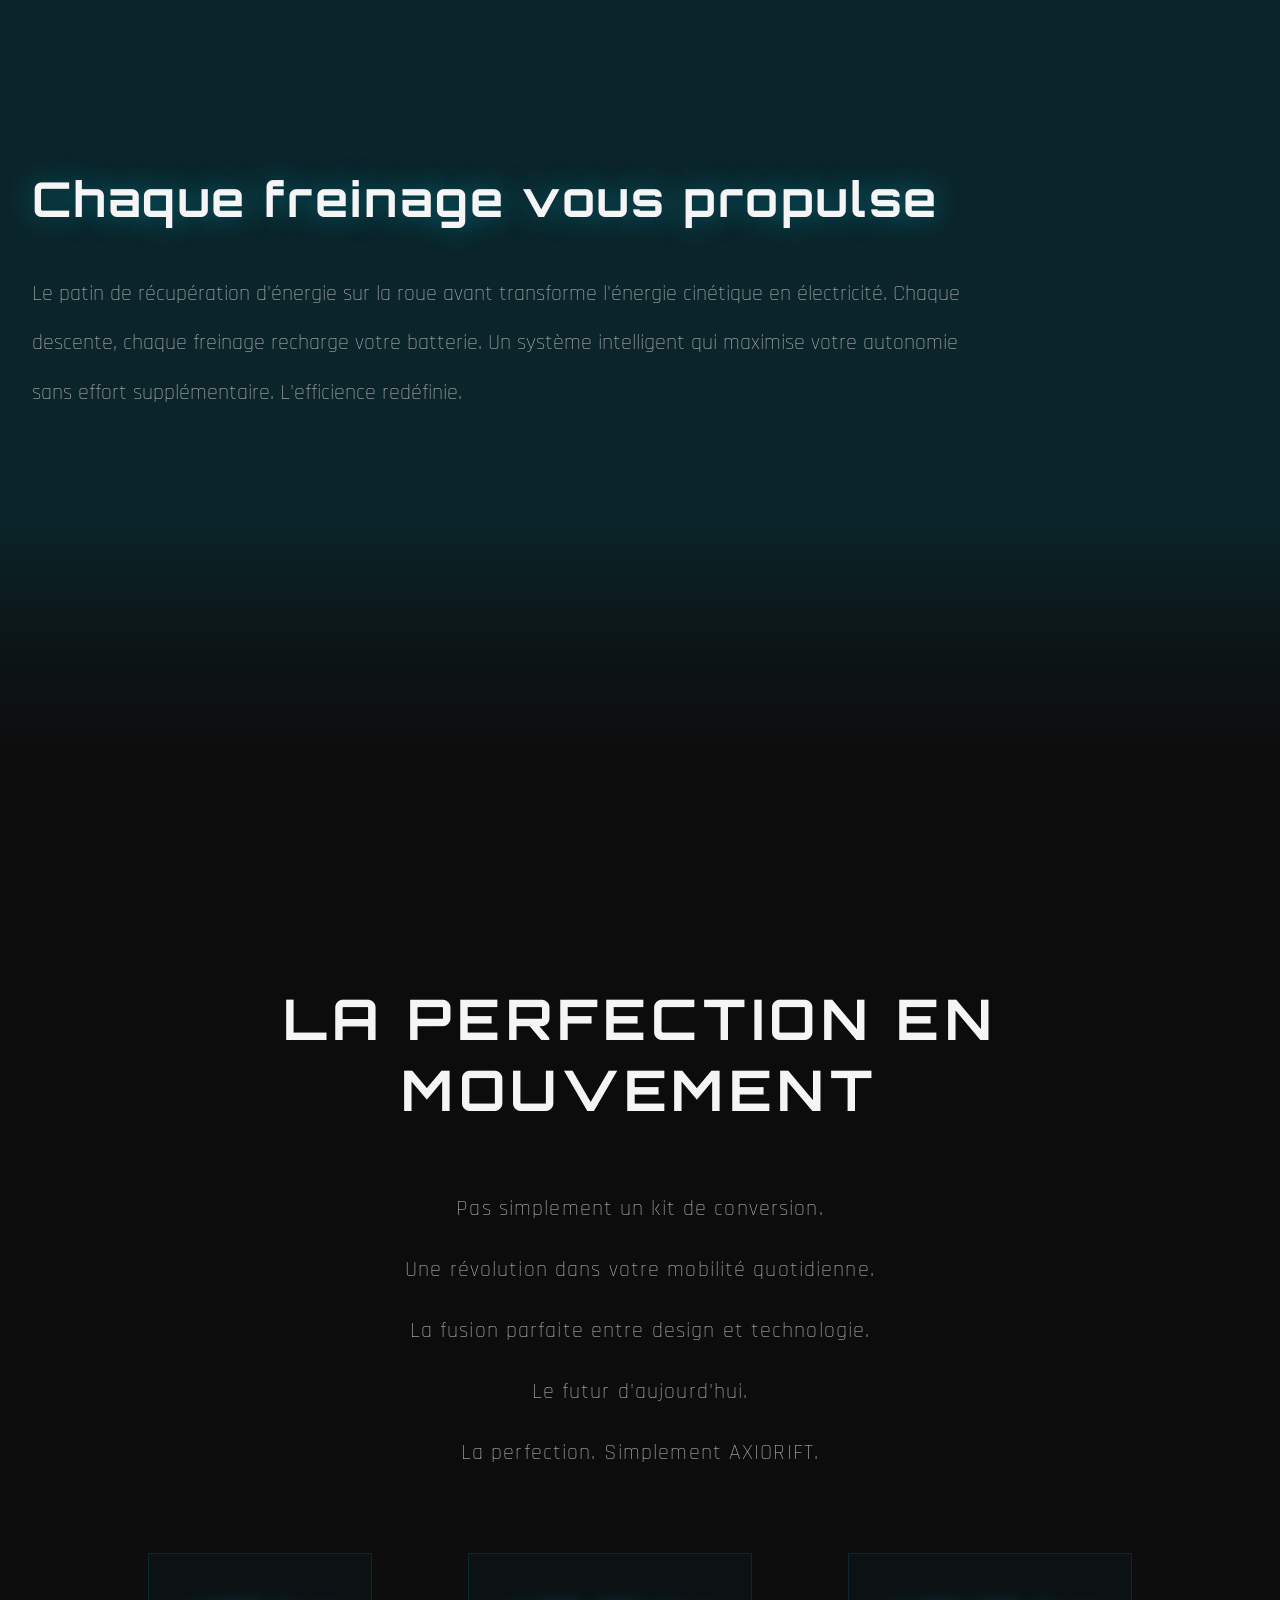
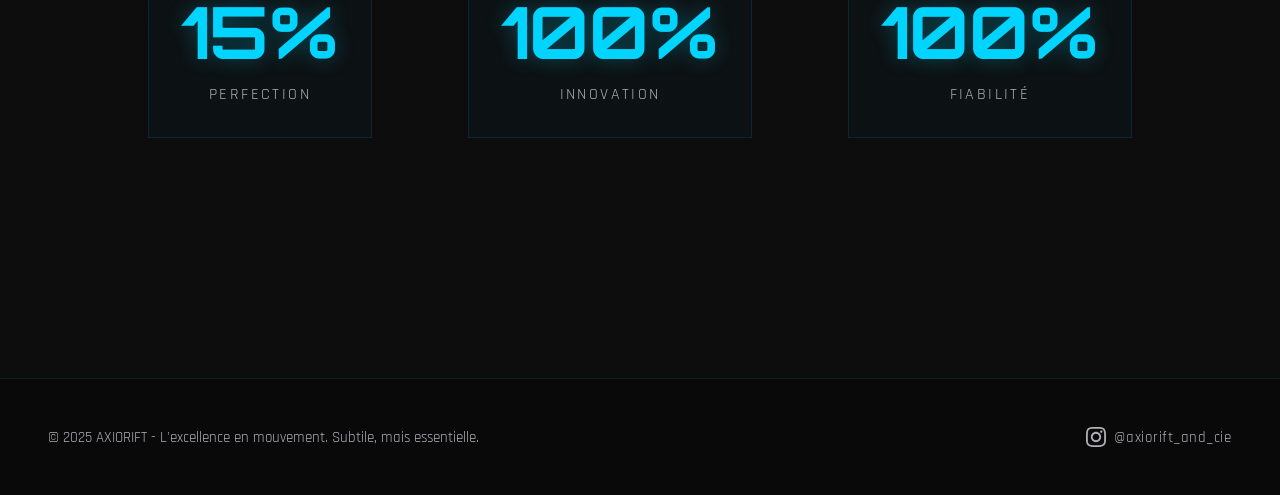
==== commit f17a15d5: "Fix video playback and reduce size to 450px for full visibility" ====
--- a/index.html
+++ b/index.html
@@ -156,7 +156,7 @@
                 <div class="section-content">
                     <h2 data-fr="Notre processus" data-en="Our process">Notre processus</h2>
                     <div class="video-container">
-                        <video class="process-video" controls>
+                        <video class="process-video" controls preload="auto" playsinline>
                             <source src="assets/images/process video.mp4" type="video/mp4">
                             <p data-fr="Votre navigateur ne supporte pas la lecture de vidéos." data-en="Your browser does not support video playback.">Votre navigateur ne supporte pas la lecture de vidéos.</p>
                         </video>
--- a/style.css
+++ b/style.css
@@ -451,7 +451,7 @@
 }
 
 .video-container {
-    max-width: 700px;
+    max-width: 450px;
     margin: 3rem auto;
     padding: 1.5rem;
     background: rgba(0, 0, 0, 0.4);
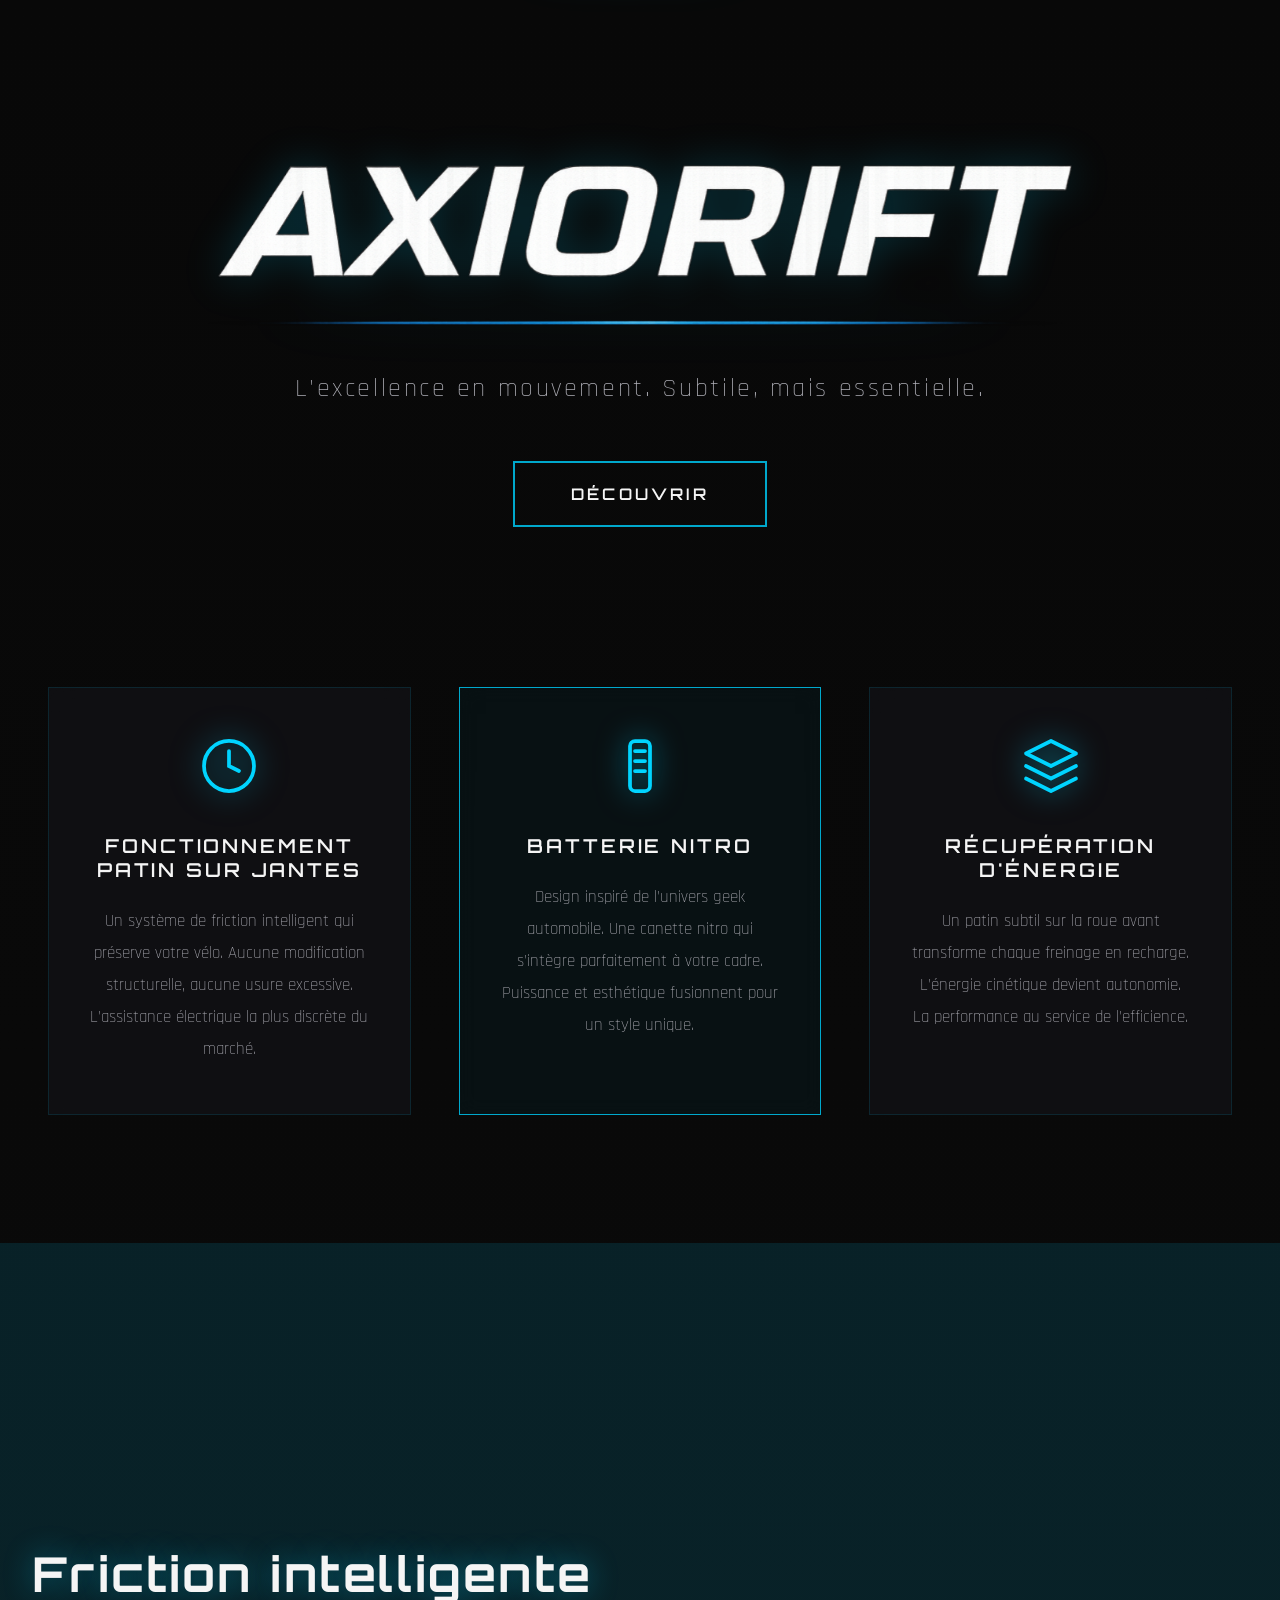
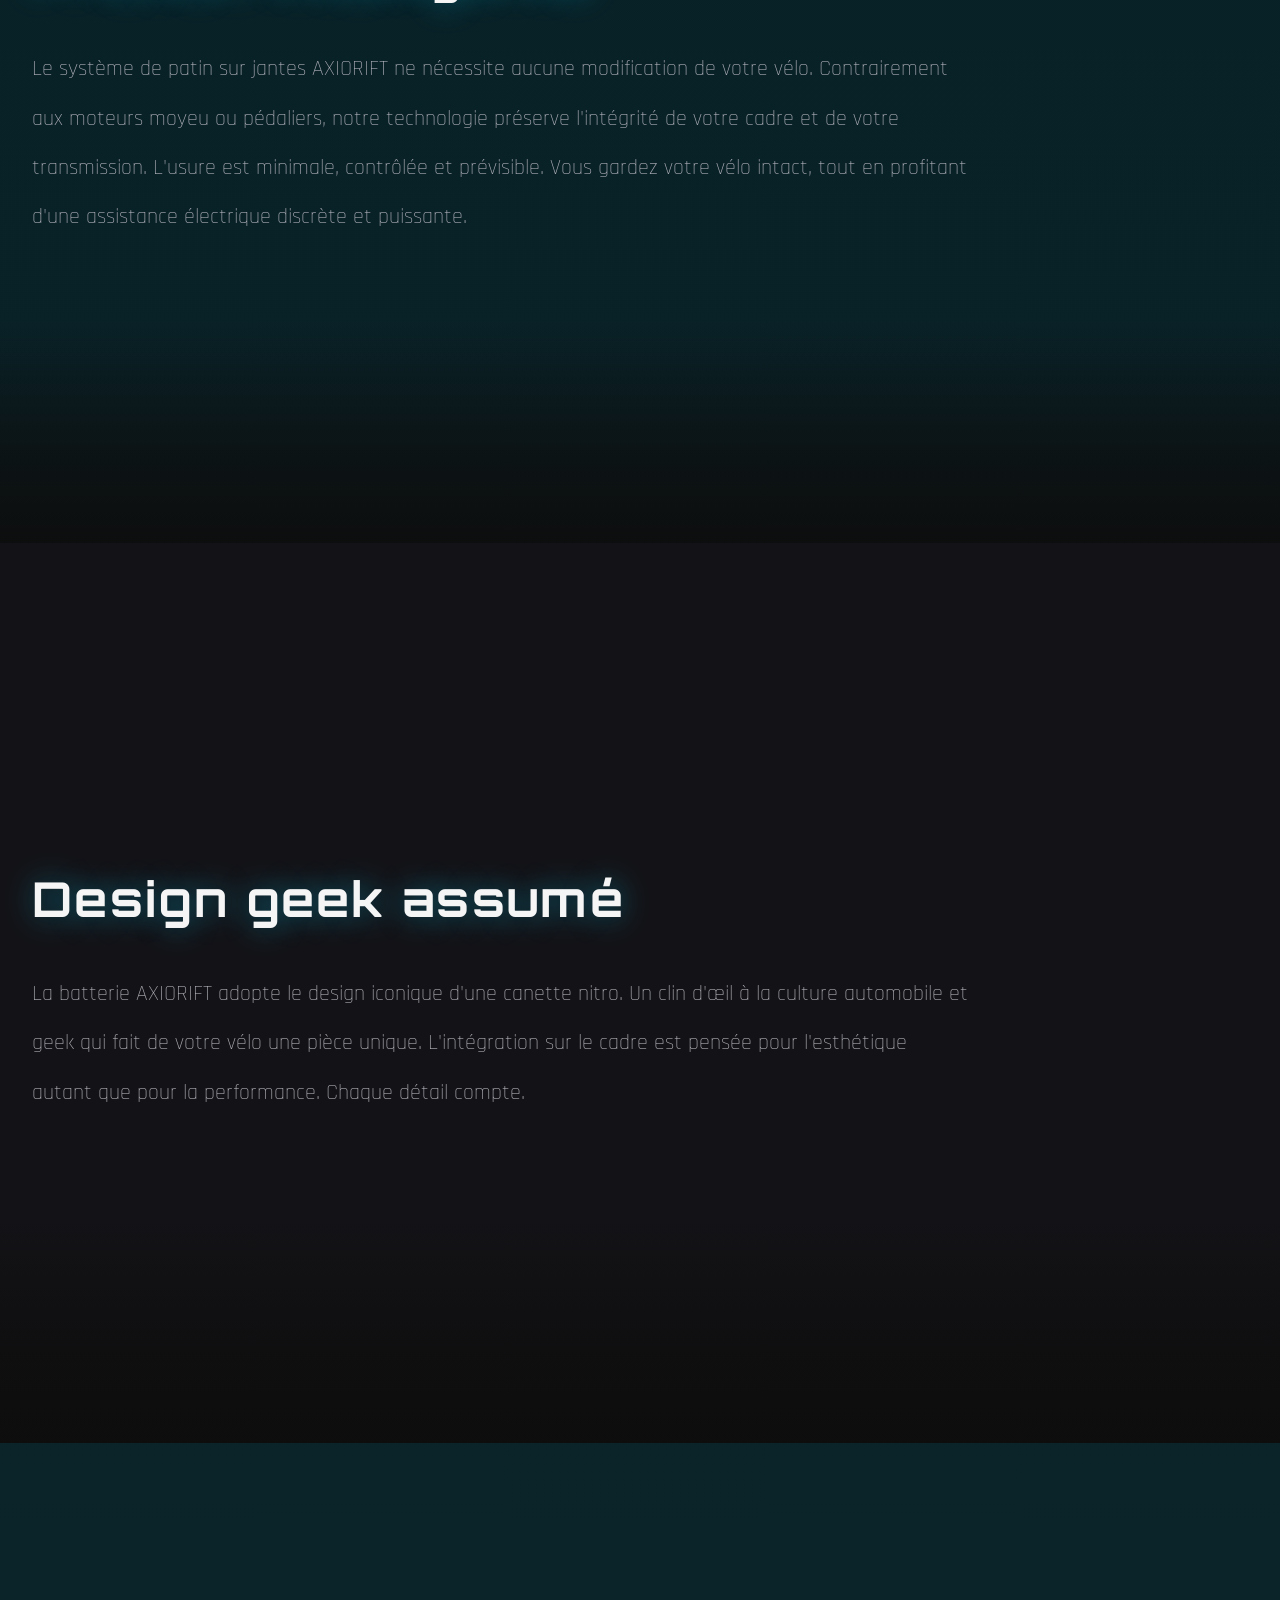
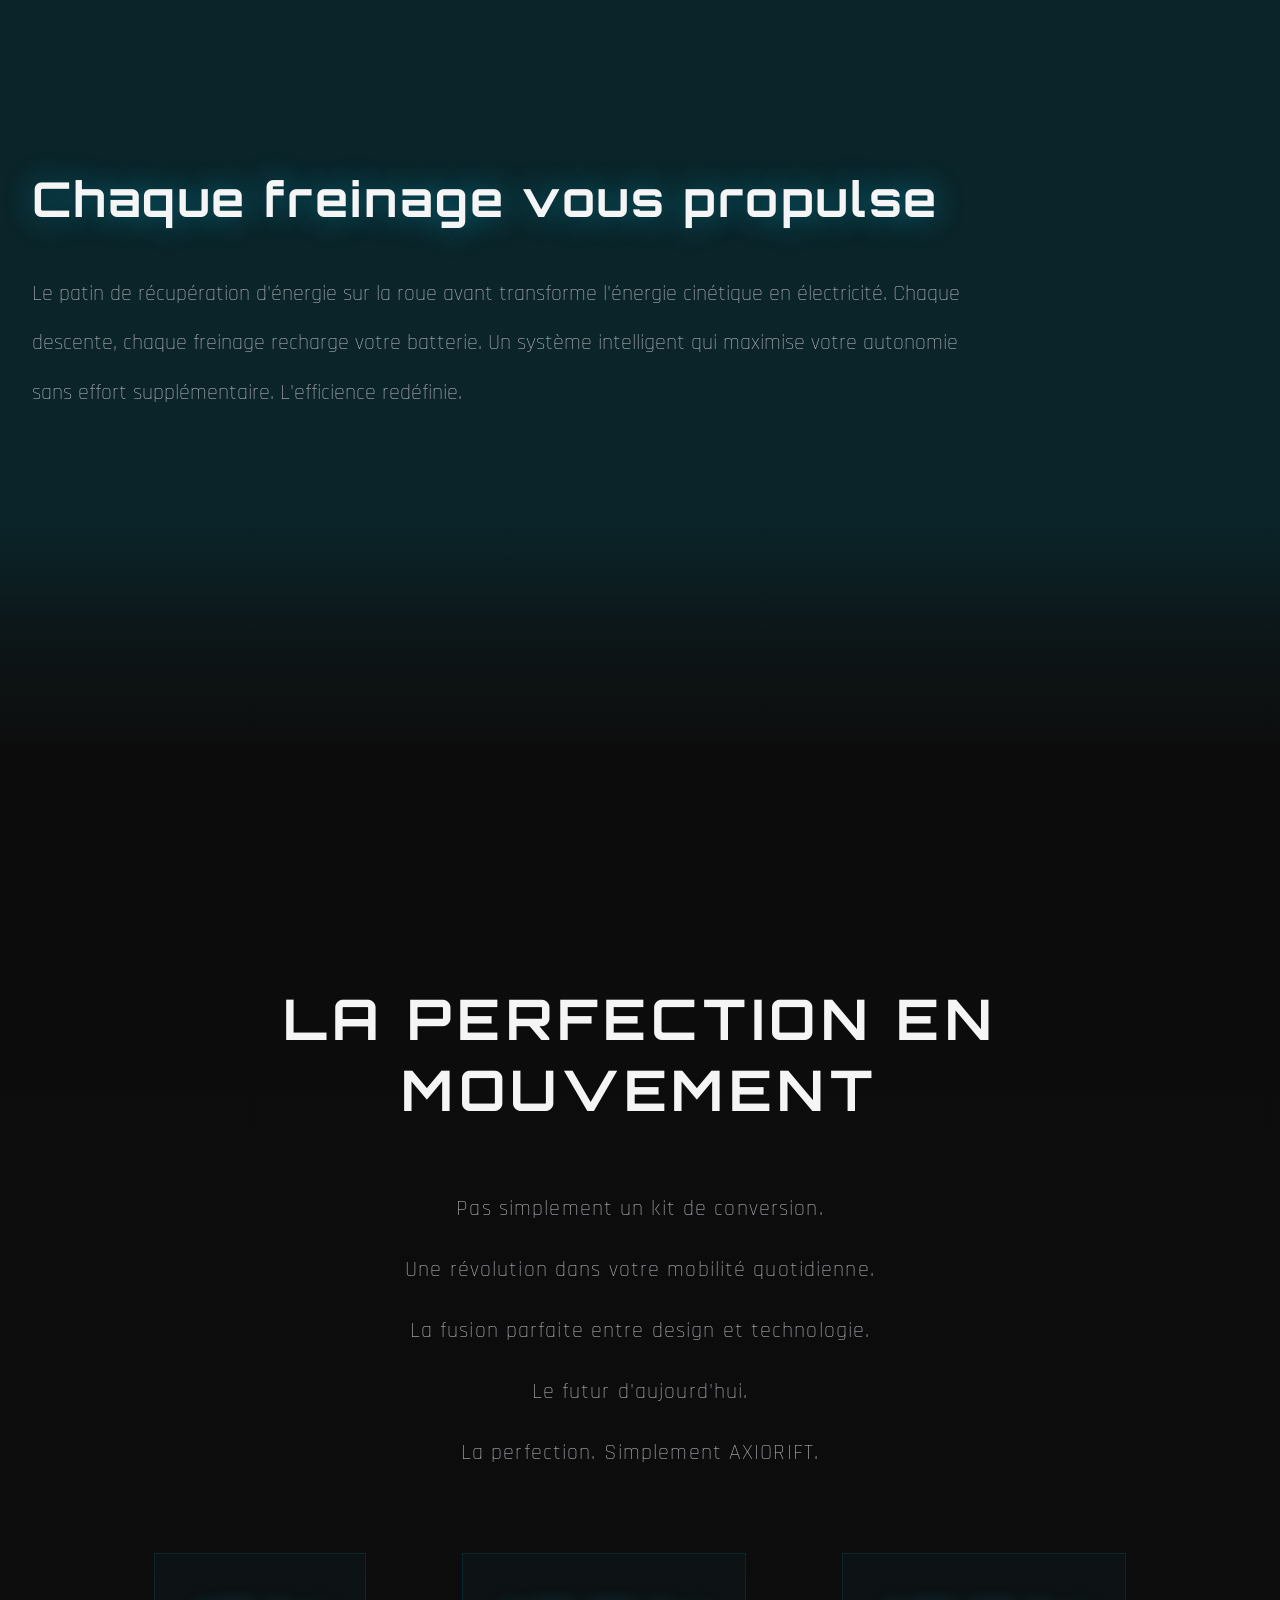
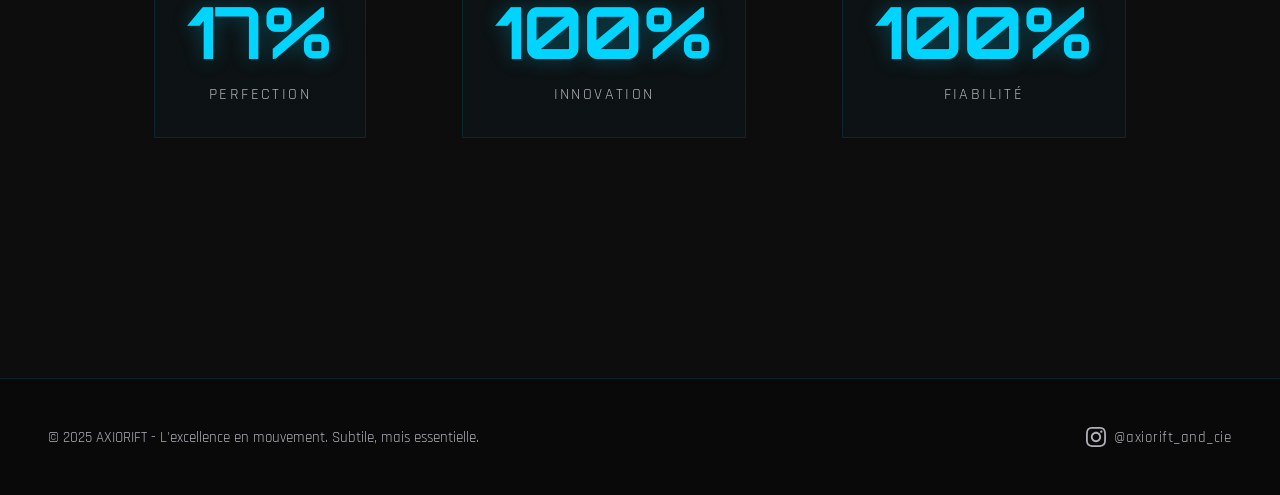
==== commit 54fad886: "Rename video file to remove space and fix playback issues" ====
--- a/index.html
+++ b/index.html
@@ -156,8 +156,8 @@
                 <div class="section-content">
                     <h2 data-fr="Notre processus" data-en="Our process">Notre processus</h2>
                     <div class="video-container">
-                        <video class="process-video" controls preload="auto" playsinline>
-                            <source src="assets/images/process video.mp4" type="video/mp4">
+                        <video class="process-video" controls preload="auto" playsinline webkit-playsinline>
+                            <source src="assets/images/process-video.mp4" type="video/mp4">
                             <p data-fr="Votre navigateur ne supporte pas la lecture de vidéos." data-en="Your browser does not support video playback.">Votre navigateur ne supporte pas la lecture de vidéos.</p>
                         </video>
                     </div>
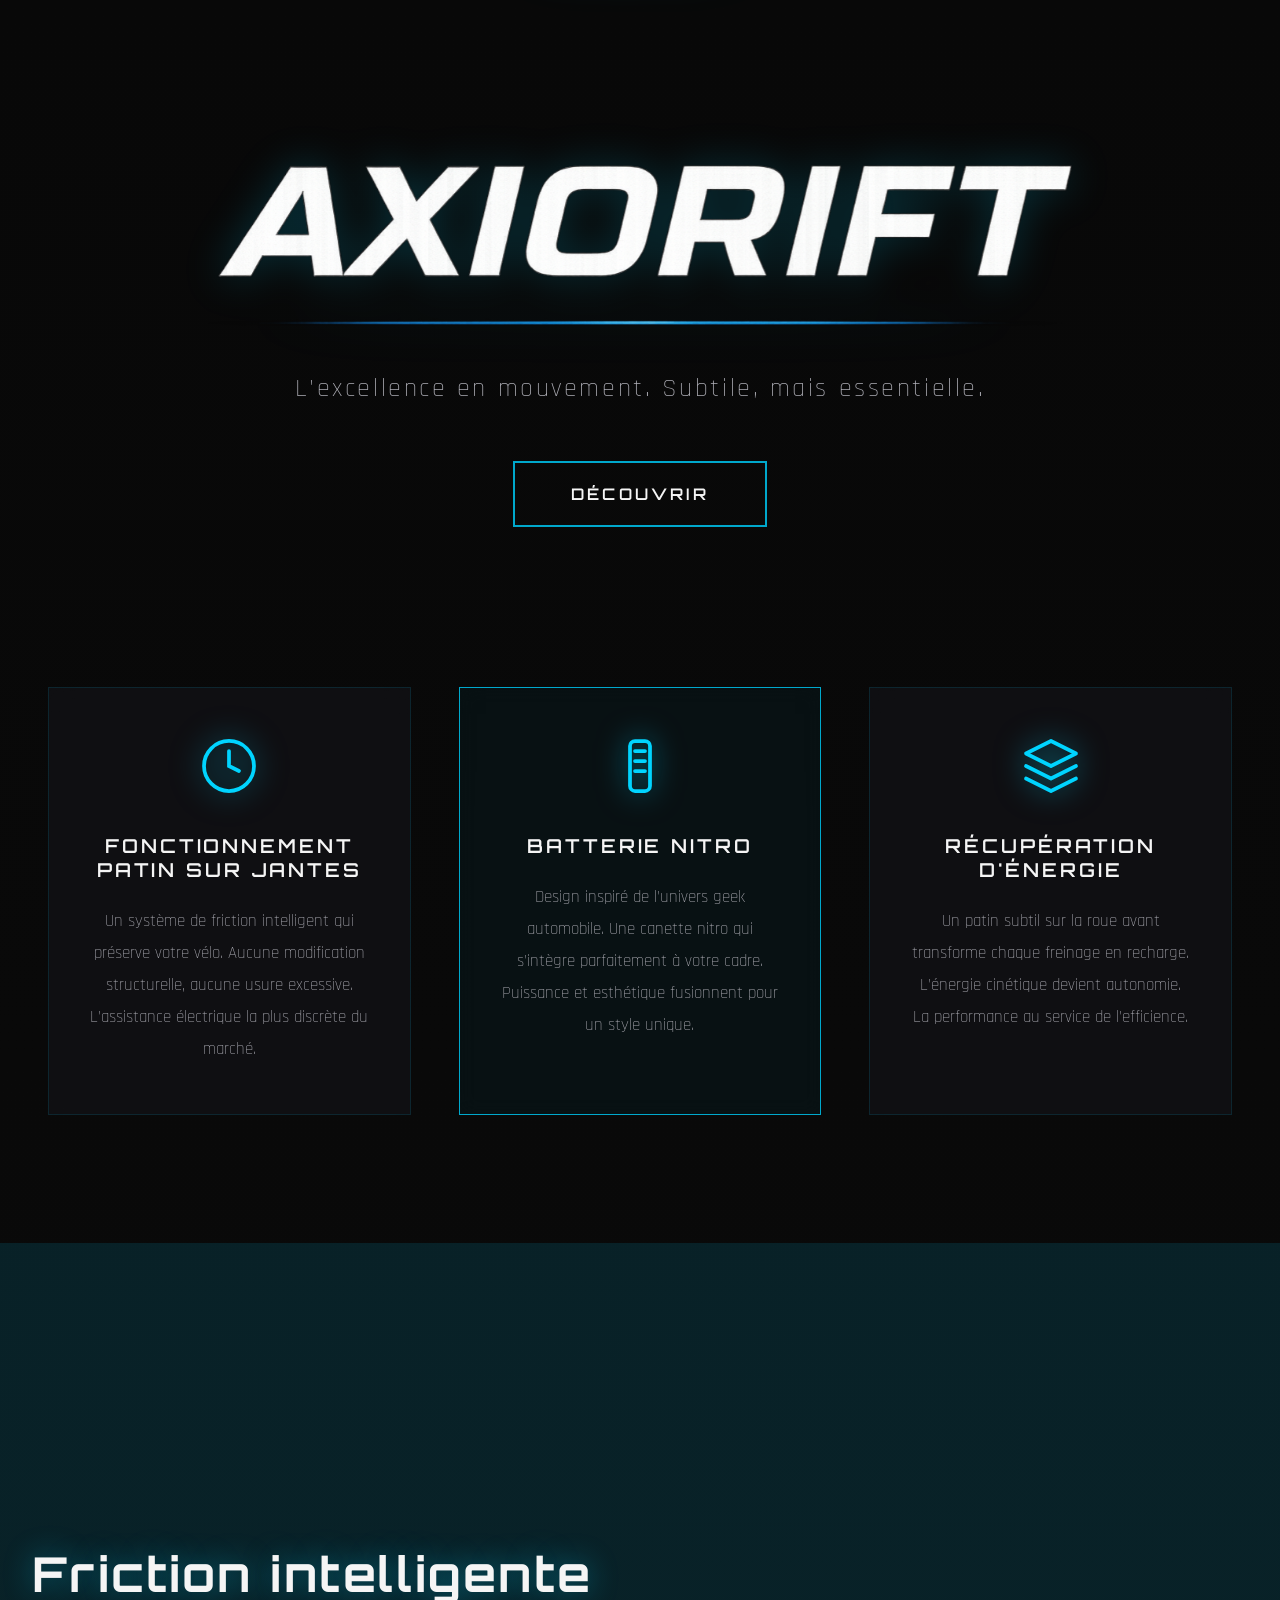
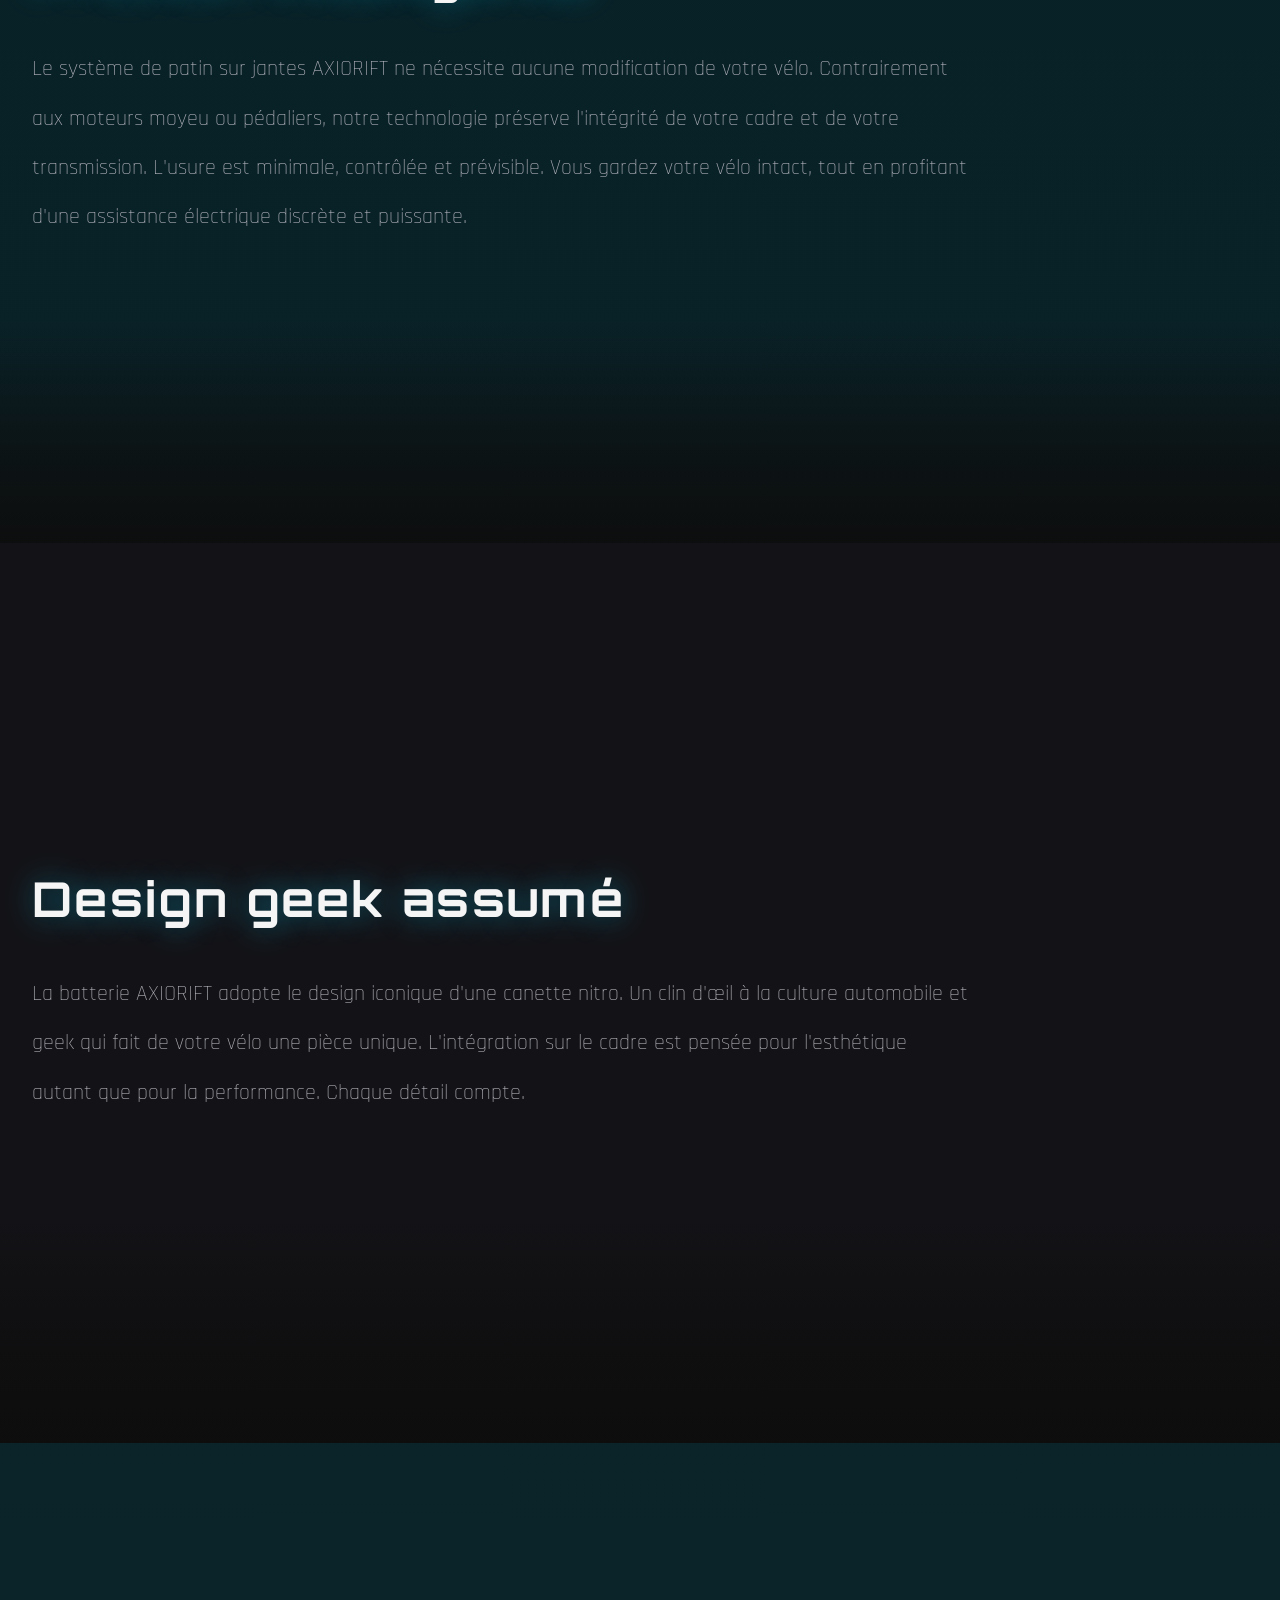
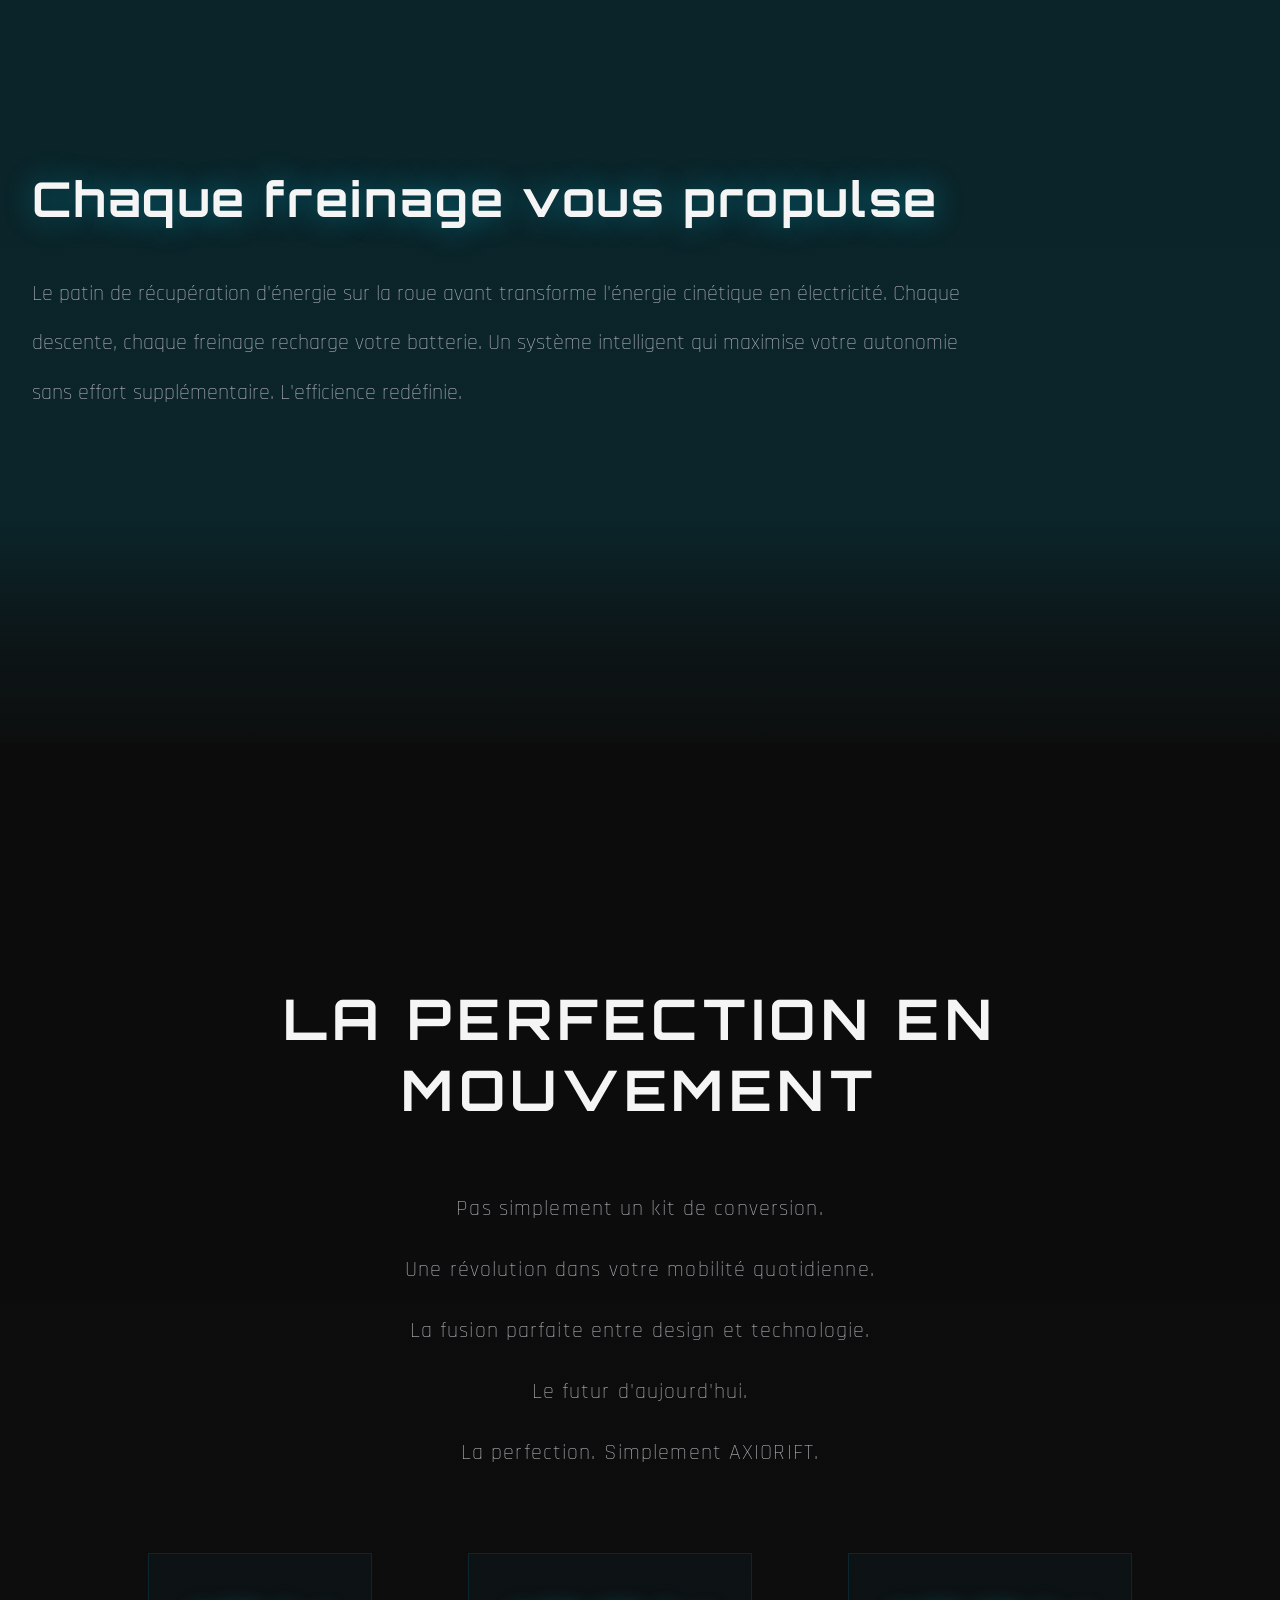
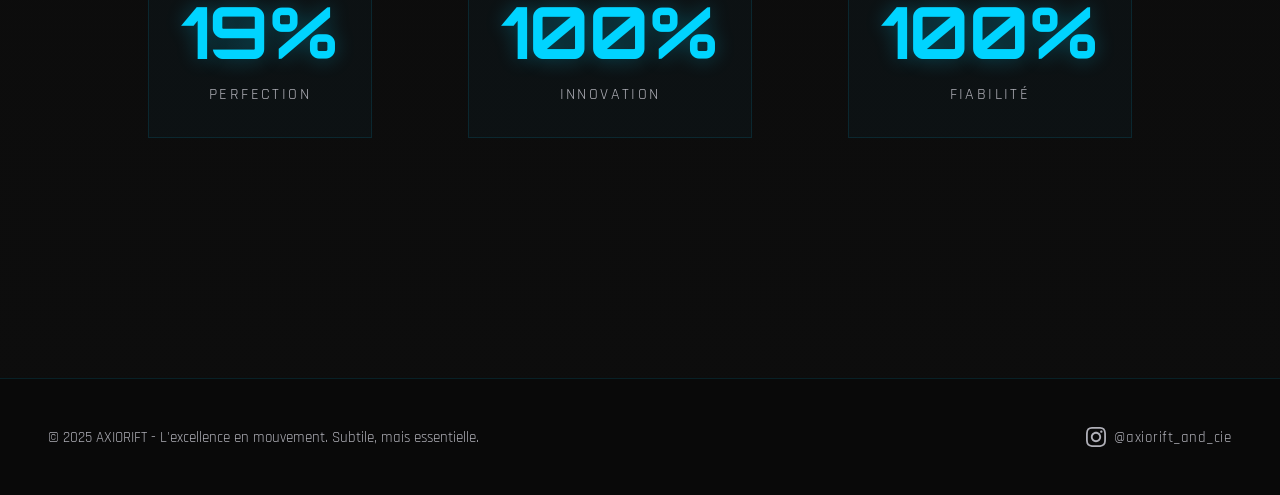
==== commit 264e8fb8: "Add mobile hamburger menu, contact form, favicon and SEO meta tags - Add responsive hamburger menu w" ====
--- a/index.html
+++ b/index.html
@@ -4,6 +4,29 @@
     <meta charset="UTF-8">
     <meta name="viewport" content="width=device-width, initial-scale=1.0">
     <title>AXIORIFT - La Perfection Électrique</title>
+    <meta name="description" content="AXIORIFT - Kit de conversion vélo électrique révolutionnaire. Système de friction sur jantes, batterie Nitro design, récupération d'énergie. Créé par 3 lycéens innovants.">
+    <meta name="keywords" content="AXIORIFT, vélo électrique, kit conversion, VAE, e-bike, friction jantes, batterie nitro, écologique, innovation">
+    <meta name="author" content="AXIORIFT - DJAZIRI Neïl, MORRICE William, BRETHES Rodrigue">
+    <meta name="robots" content="index, follow">
+
+    <!-- Open Graph / Facebook -->
+    <meta property="og:type" content="website">
+    <meta property="og:url" content="https://axiorift.com/">
+    <meta property="og:title" content="AXIORIFT - La Perfection Électrique">
+    <meta property="og:description" content="Kit de conversion vélo électrique révolutionnaire. Système de friction sur jantes, batterie Nitro design, récupération d'énergie.">
+    <meta property="og:image" content="assets/images/logo.png">
+
+    <!-- Twitter -->
+    <meta name="twitter:card" content="summary_large_image">
+    <meta name="twitter:title" content="AXIORIFT - La Perfection Électrique">
+    <meta name="twitter:description" content="Kit de conversion vélo électrique révolutionnaire. Créé par 3 lycéens innovants.">
+    <meta name="twitter:image" content="assets/images/logo.png">
+
+    <!-- Favicon -->
+    <link rel="icon" type="image/svg+xml" href="assets/images/favicon.svg">
+    <link rel="icon" type="image/png" href="assets/images/logo.png">
+    <link rel="apple-touch-icon" href="assets/images/logo.png">
+
     <link rel="stylesheet" href="style.css">
     <link rel="preconnect" href="https://fonts.googleapis.com">
     <link rel="preconnect" href="https://fonts.gstatic.com" crossorigin>
@@ -36,10 +59,16 @@
                 <!-- ÉTAPE : Placez votre image logo.png dans le dossier assets/images/ -->
                 <img src="assets/images/logo.png" alt="AXIORIFT" class="logo">
             </div>
+            <button class="hamburger" aria-label="Menu" aria-expanded="false">
+                <span class="hamburger-line"></span>
+                <span class="hamburger-line"></span>
+                <span class="hamburger-line"></span>
+            </button>
             <div class="nav-links">
-                <a href="#" class="nav-link" data-section="kit" data-fr="AXIORIFT kit" data-en="AXIORIFT kit">AXIORIFT kit</a>
+                <a href="#" class="nav-link active" data-section="kit" data-fr="AXIORIFT kit" data-en="AXIORIFT kit">AXIORIFT kit</a>
                 <a href="#" class="nav-link" data-section="processus" data-fr="Notre processus" data-en="Our process">Notre processus</a>
                 <a href="#" class="nav-link" data-section="histoire" data-fr="Notre histoire" data-en="Our story">Notre histoire</a>
+                <a href="#" class="nav-link" data-section="contact" data-fr="Contact" data-en="Contact">Contact</a>
             </div>
         </nav>
     </header>
@@ -184,6 +213,68 @@
                 </div>
             </section>
         </div>
+
+        <!-- Contact Section -->
+        <div id="contact-section" class="main-section" style="display: none;">
+            <section class="contact-section">
+                <div class="section-content">
+                    <h2 data-fr="Contactez-nous" data-en="Contact us">Contactez-nous</h2>
+                    <p class="contact-intro" data-fr="Une question ? Intéressé par notre kit ? Remplissez le formulaire ci-dessous et nous vous répondrons dans les plus brefs délais." data-en="Have a question? Interested in our kit? Fill out the form below and we'll get back to you as soon as possible.">Une question ? Intéressé par notre kit ? Remplissez le formulaire ci-dessous et nous vous répondrons dans les plus brefs délais.</p>
+
+                    <form class="contact-form" id="contactForm">
+                        <div class="form-group">
+                            <label for="name" data-fr="Nom complet" data-en="Full name">Nom complet</label>
+                            <input type="text" id="name" name="name" required placeholder="Jean Dupont">
+                        </div>
+
+                        <div class="form-group">
+                            <label for="email" data-fr="Adresse email" data-en="Email address">Adresse email</label>
+                            <input type="email" id="email" name="email" required placeholder="jean.dupont@email.com">
+                        </div>
+
+                        <div class="form-group">
+                            <label for="subject" data-fr="Sujet" data-en="Subject">Sujet</label>
+                            <select id="subject" name="subject" required>
+                                <option value="" data-fr="Choisir un sujet..." data-en="Choose a subject...">Choisir un sujet...</option>
+                                <option value="info" data-fr="Demande d'informations" data-en="Information request">Demande d'informations</option>
+                                <option value="preorder" data-fr="Pré-commande" data-en="Pre-order">Pré-commande</option>
+                                <option value="partnership" data-fr="Partenariat" data-en="Partnership">Partenariat</option>
+                                <option value="press" data-fr="Presse / Média" data-en="Press / Media">Presse / Média</option>
+                                <option value="other" data-fr="Autre" data-en="Other">Autre</option>
+                            </select>
+                        </div>
+
+                        <div class="form-group">
+                            <label for="message" data-fr="Votre message" data-en="Your message">Votre message</label>
+                            <textarea id="message" name="message" rows="5" required placeholder="Écrivez votre message ici..."></textarea>
+                        </div>
+
+                        <button type="submit" class="submit-btn">
+                            <span data-fr="Envoyer le message" data-en="Send message">Envoyer le message</span>
+                            <svg width="20" height="20" viewBox="0 0 24 24" fill="none" xmlns="http://www.w3.org/2000/svg">
+                                <path d="M22 2L11 13M22 2L15 22L11 13M22 2L2 9L11 13" stroke="currentColor" stroke-width="2" stroke-linecap="round" stroke-linejoin="round"/>
+                            </svg>
+                        </button>
+                    </form>
+
+                    <div class="contact-info">
+                        <div class="contact-item">
+                            <svg width="24" height="24" viewBox="0 0 24 24" fill="none" xmlns="http://www.w3.org/2000/svg">
+                                <path d="M4 4h16c1.1 0 2 .9 2 2v12c0 1.1-.9 2-2 2H4c-1.1 0-2-.9-2-2V6c0-1.1.9-2 2-2z" stroke="currentColor" stroke-width="2"/>
+                                <polyline points="22,6 12,13 2,6" stroke="currentColor" stroke-width="2"/>
+                            </svg>
+                            <span>contact@axiorift.com</span>
+                        </div>
+                        <div class="contact-item">
+                            <svg width="24" height="24" viewBox="0 0 24 24" fill="none" xmlns="http://www.w3.org/2000/svg">
+                                <path d="M12 2.163c3.204 0 3.584.012 4.85.07 3.252.148 4.771 1.691 4.919 4.919.058 1.265.069 1.645.069 4.849 0 3.205-.012 3.584-.069 4.849-.149 3.225-1.664 4.771-4.919 4.919-1.266.058-1.644.07-4.85.07-3.204 0-3.584-.012-4.849-.07-3.26-.149-4.771-1.699-4.919-4.92-.058-1.265-.07-1.644-.07-4.849 0-3.204.013-3.583.07-4.849.149-3.227 1.664-4.771 4.919-4.919 1.266-.057 1.645-.069 4.849-.069zm0-2.163c-3.259 0-3.667.014-4.947.072-4.358.2-6.78 2.618-6.98 6.98-.059 1.281-.073 1.689-.073 4.948 0 3.259.014 3.668.072 4.948.2 4.358 2.618 6.78 6.98 6.98 1.281.058 1.689.072 4.948.072 3.259 0 3.668-.014 4.948-.072 4.354-.2 6.782-2.618 6.979-6.98.059-1.28.073-1.689.073-4.948 0-3.259-.014-3.667-.072-4.947-.196-4.354-2.617-6.78-6.979-6.98-1.281-.059-1.69-.073-4.949-.073zm0 5.838c-3.403 0-6.162 2.759-6.162 6.162s2.759 6.163 6.162 6.163 6.162-2.759 6.162-6.163c0-3.403-2.759-6.162-6.162-6.162zm0 10.162c-2.209 0-4-1.79-4-4 0-2.209 1.791-4 4-4s4 1.791 4 4c0 2.21-1.791 4-4 4zm6.406-11.845c-.796 0-1.441.645-1.441 1.44s.645 1.44 1.441 1.44c.795 0 1.439-.645 1.439-1.44s-.644-1.44-1.439-1.44z" fill="currentColor"/>
+                            </svg>
+                            <a href="https://instagram.com/axiorift_and_cie" target="_blank">@axiorift_and_cie</a>
+                        </div>
+                    </div>
+                </div>
+            </section>
+        </div>
     </main>
 
     <footer>
--- a/style.css
+++ b/style.css
@@ -93,6 +93,41 @@
     transform: translateX(-50%);
     display: flex;
     justify-content: center;
+}
+
+/* Hamburger Menu */
+.hamburger {
+    display: none;
+    flex-direction: column;
+    justify-content: space-between;
+    width: 28px;
+    height: 20px;
+    background: transparent;
+    border: none;
+    cursor: pointer;
+    padding: 0;
+    z-index: 110;
+}
+
+.hamburger-line {
+    display: block;
+    width: 100%;
+    height: 2px;
+    background: var(--text-primary);
+    transition: all 0.3s ease;
+    border-radius: 2px;
+}
+
+.hamburger.active .hamburger-line:nth-child(1) {
+    transform: rotate(45deg) translate(6px, 6px);
+}
+
+.hamburger.active .hamburger-line:nth-child(2) {
+    opacity: 0;
+}
+
+.hamburger.active .hamburger-line:nth-child(3) {
+    transform: rotate(-45deg) translate(6px, -6px);
 }
 
 .nav-links {
@@ -520,6 +555,156 @@
     letter-spacing: 0.05em;
 }
 
+/* Contact Section */
+.contact-section {
+    max-width: 1400px;
+    margin: 4rem auto;
+    padding: 4rem 3rem;
+    text-align: center;
+    background: rgba(20, 20, 25, 0.3);
+    border-radius: 8px;
+    border: 1px solid var(--border-color);
+}
+
+.contact-intro {
+    font-size: 1.2rem;
+    color: var(--text-secondary);
+    max-width: 600px;
+    margin: 0 auto 3rem;
+    line-height: 1.8;
+}
+
+.contact-form {
+    max-width: 550px;
+    margin: 0 auto;
+    text-align: left;
+}
+
+.form-group {
+    margin-bottom: 1.5rem;
+}
+
+.form-group label {
+    display: block;
+    font-size: 0.95rem;
+    font-weight: 600;
+    color: var(--text-primary);
+    margin-bottom: 0.5rem;
+    letter-spacing: 0.05em;
+}
+
+.form-group input,
+.form-group select,
+.form-group textarea {
+    width: 100%;
+    padding: 1rem 1.2rem;
+    font-family: 'Rajdhani', sans-serif;
+    font-size: 1rem;
+    color: var(--text-primary);
+    background: rgba(13, 13, 13, 0.8);
+    border: 1px solid var(--border-color);
+    border-radius: 4px;
+    transition: all 0.3s ease;
+}
+
+.form-group input:focus,
+.form-group select:focus,
+.form-group textarea:focus {
+    outline: none;
+    border-color: var(--accent-cyan);
+    box-shadow: 0 0 15px rgba(0, 212, 255, 0.2);
+}
+
+.form-group input::placeholder,
+.form-group textarea::placeholder {
+    color: var(--text-secondary);
+    opacity: 0.6;
+}
+
+.form-group select {
+    cursor: pointer;
+    appearance: none;
+    background-image: url("data:image/svg+xml,%3Csvg xmlns='http://www.w3.org/2000/svg' width='12' height='12' viewBox='0 0 12 12'%3E%3Cpath fill='%2300d4ff' d='M6 8L1 3h10z'/%3E%3C/svg%3E");
+    background-repeat: no-repeat;
+    background-position: right 1rem center;
+}
+
+.form-group select option {
+    background: var(--dark-bg);
+    color: var(--text-primary);
+}
+
+.form-group textarea {
+    resize: vertical;
+    min-height: 120px;
+}
+
+.submit-btn {
+    display: inline-flex;
+    align-items: center;
+    gap: 0.8rem;
+    padding: 1.2rem 2.5rem;
+    font-family: 'Orbitron', sans-serif;
+    font-size: 0.95rem;
+    font-weight: 600;
+    color: var(--text-primary);
+    background: linear-gradient(135deg, rgba(0, 168, 204, 0.3), rgba(0, 212, 255, 0.1));
+    border: 2px solid var(--primary-color);
+    border-radius: 4px;
+    cursor: pointer;
+    transition: all 0.4s ease;
+    letter-spacing: 0.1em;
+    text-transform: uppercase;
+    margin-top: 1rem;
+}
+
+.submit-btn:hover {
+    background: linear-gradient(135deg, rgba(0, 168, 204, 0.5), rgba(0, 212, 255, 0.2));
+    border-color: var(--accent-cyan);
+    box-shadow: 0 0 25px rgba(0, 212, 255, 0.4);
+    transform: translateY(-2px);
+}
+
+.submit-btn svg {
+    transition: transform 0.3s ease;
+}
+
+.submit-btn:hover svg {
+    transform: translateX(5px);
+}
+
+.contact-info {
+    display: flex;
+    justify-content: center;
+    gap: 3rem;
+    margin-top: 4rem;
+    padding-top: 3rem;
+    border-top: 1px solid var(--border-color);
+}
+
+.contact-item {
+    display: flex;
+    align-items: center;
+    gap: 0.8rem;
+    color: var(--text-secondary);
+    font-size: 1.1rem;
+}
+
+.contact-item svg {
+    color: var(--accent-cyan);
+    flex-shrink: 0;
+}
+
+.contact-item a {
+    color: var(--accent-cyan);
+    text-decoration: none;
+    transition: color 0.3s ease;
+}
+
+.contact-item a:hover {
+    color: #fff;
+}
+
 /* Footer */
 footer {
     border-top: 1px solid var(--border-color);
@@ -588,7 +773,79 @@
 
 @media (max-width: 768px) {
     nav {
-        padding: 0 2rem;
+        padding: 0 1.5rem;
+        flex-wrap: wrap;
+    }
+
+    .hamburger {
+        display: flex;
+        order: 3;
+    }
+
+    .language-selector {
+        order: 1;
+    }
+
+    .logo-container {
+        order: 2;
+        position: static;
+        transform: none;
+    }
+
+    .nav-links {
+        order: 4;
+        position: fixed;
+        top: 0;
+        right: -100%;
+        width: 280px;
+        height: 100vh;
+        flex-direction: column;
+        background: rgba(8, 8, 8, 0.98);
+        backdrop-filter: blur(20px);
+        padding: 5rem 2rem 2rem;
+        gap: 0;
+        transition: right 0.4s ease;
+        border-left: 1px solid var(--border-color);
+        z-index: 105;
+    }
+
+    .nav-links.active {
+        right: 0;
+    }
+
+    .nav-links a {
+        padding: 1.2rem 0;
+        font-size: 1.2rem;
+        border-bottom: 1px solid var(--border-color);
+        width: 100%;
+    }
+
+    .nav-links a:last-child {
+        border-bottom: none;
+    }
+
+    .nav-links a.active {
+        border-bottom: 1px solid var(--border-color);
+        padding-bottom: 1.2rem;
+    }
+
+    /* Mobile menu overlay */
+    .nav-overlay {
+        position: fixed;
+        top: 0;
+        left: 0;
+        width: 100%;
+        height: 100%;
+        background: rgba(0, 0, 0, 0.6);
+        opacity: 0;
+        visibility: hidden;
+        transition: all 0.3s ease;
+        z-index: 100;
+    }
+
+    .nav-overlay.active {
+        opacity: 1;
+        visibility: visible;
     }
 
     .hero {
@@ -646,7 +903,22 @@
     }
 
     .logo {
-        height: 70px;
+        height: 50px;
+    }
+
+    /* Contact responsive */
+    .contact-section {
+        padding: 3rem 1.5rem;
+        margin: 2rem 1rem;
+    }
+
+    .contact-info {
+        flex-direction: column;
+        gap: 1.5rem;
+    }
+
+    .contact-item {
+        justify-content: center;
     }
 }
 
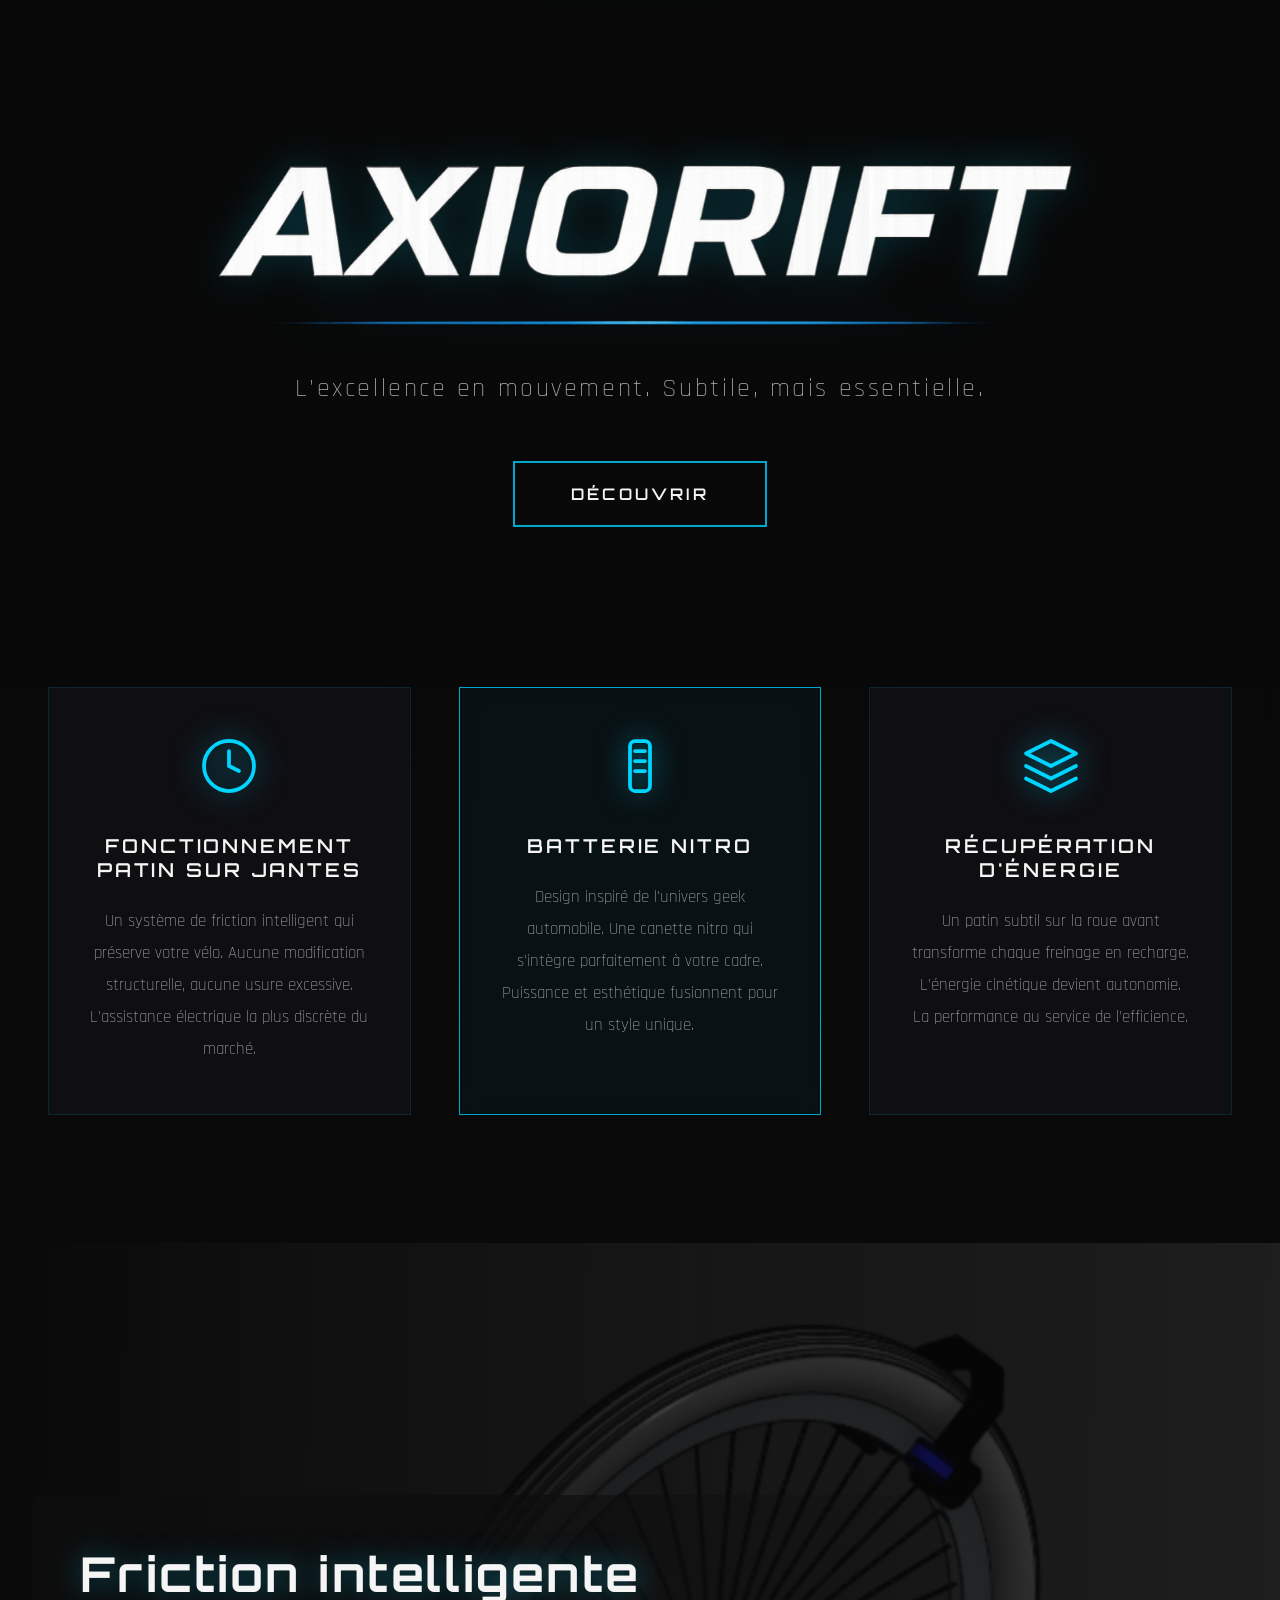
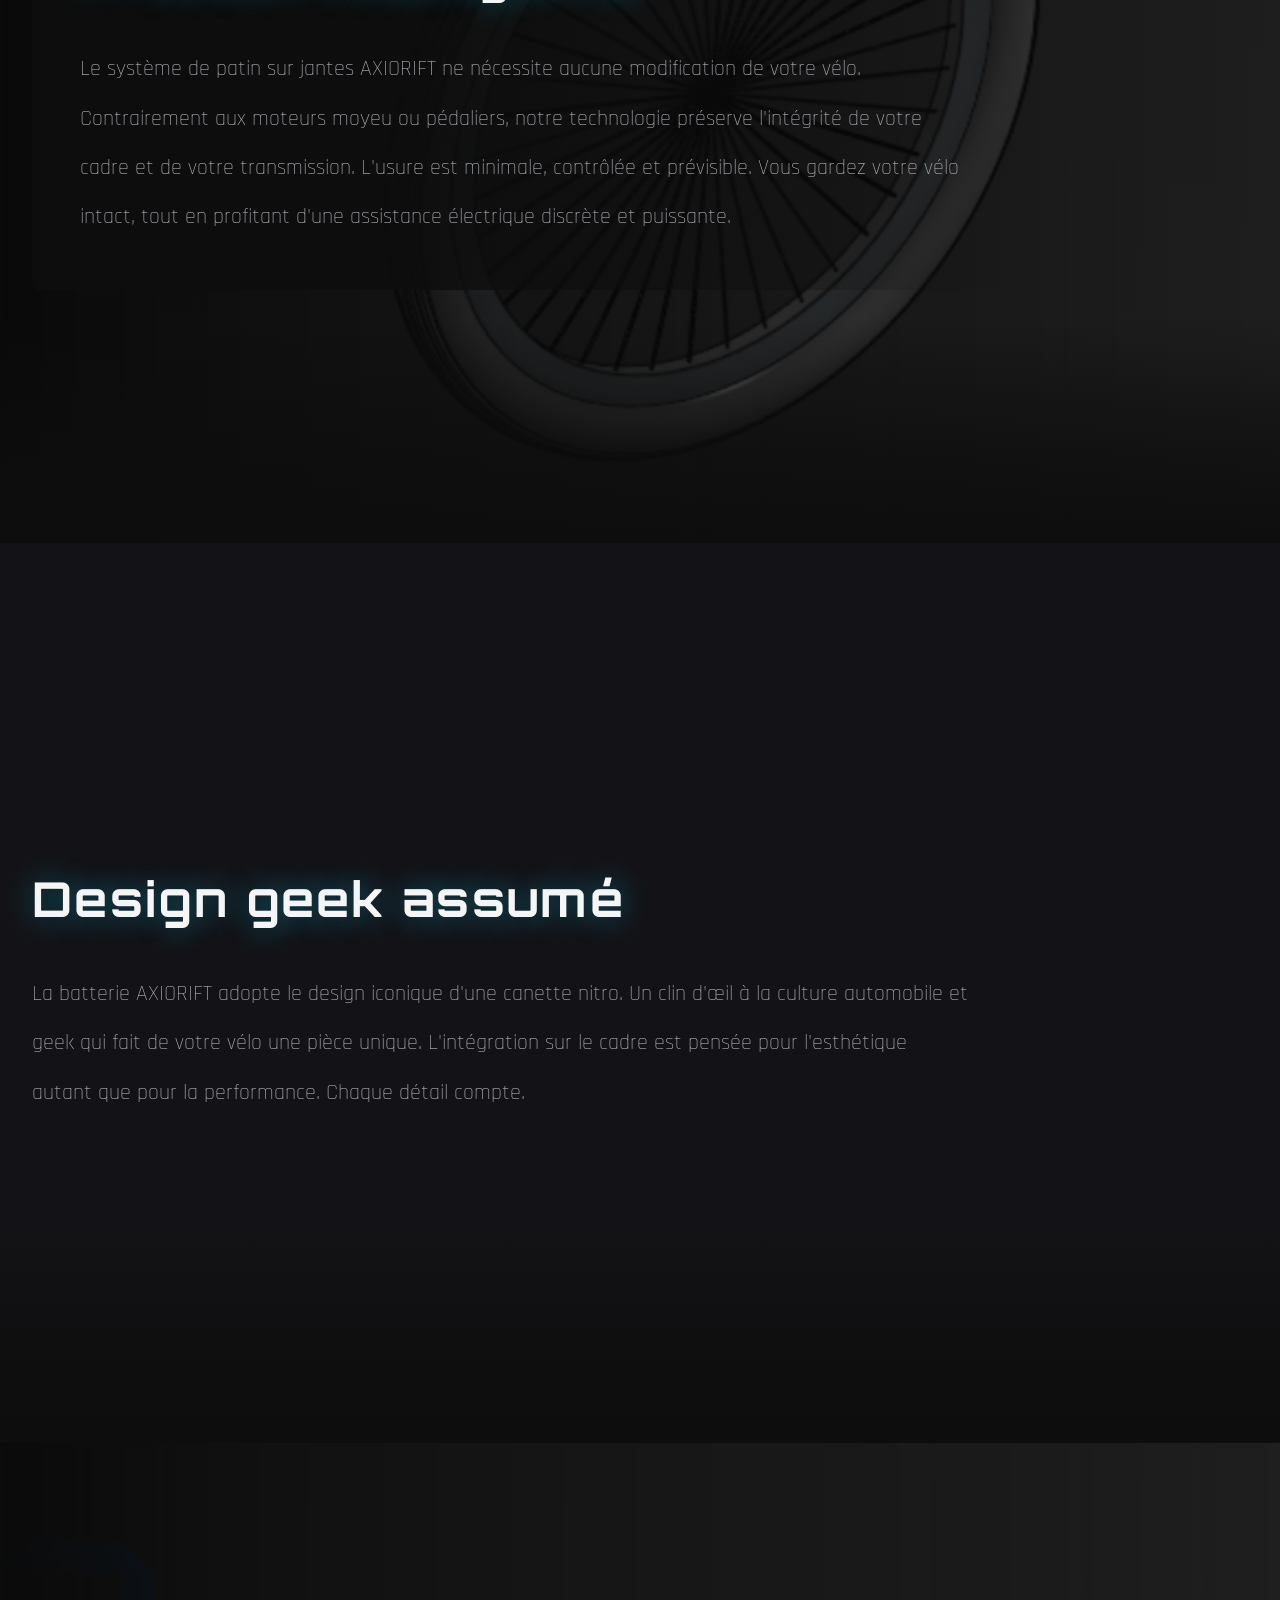
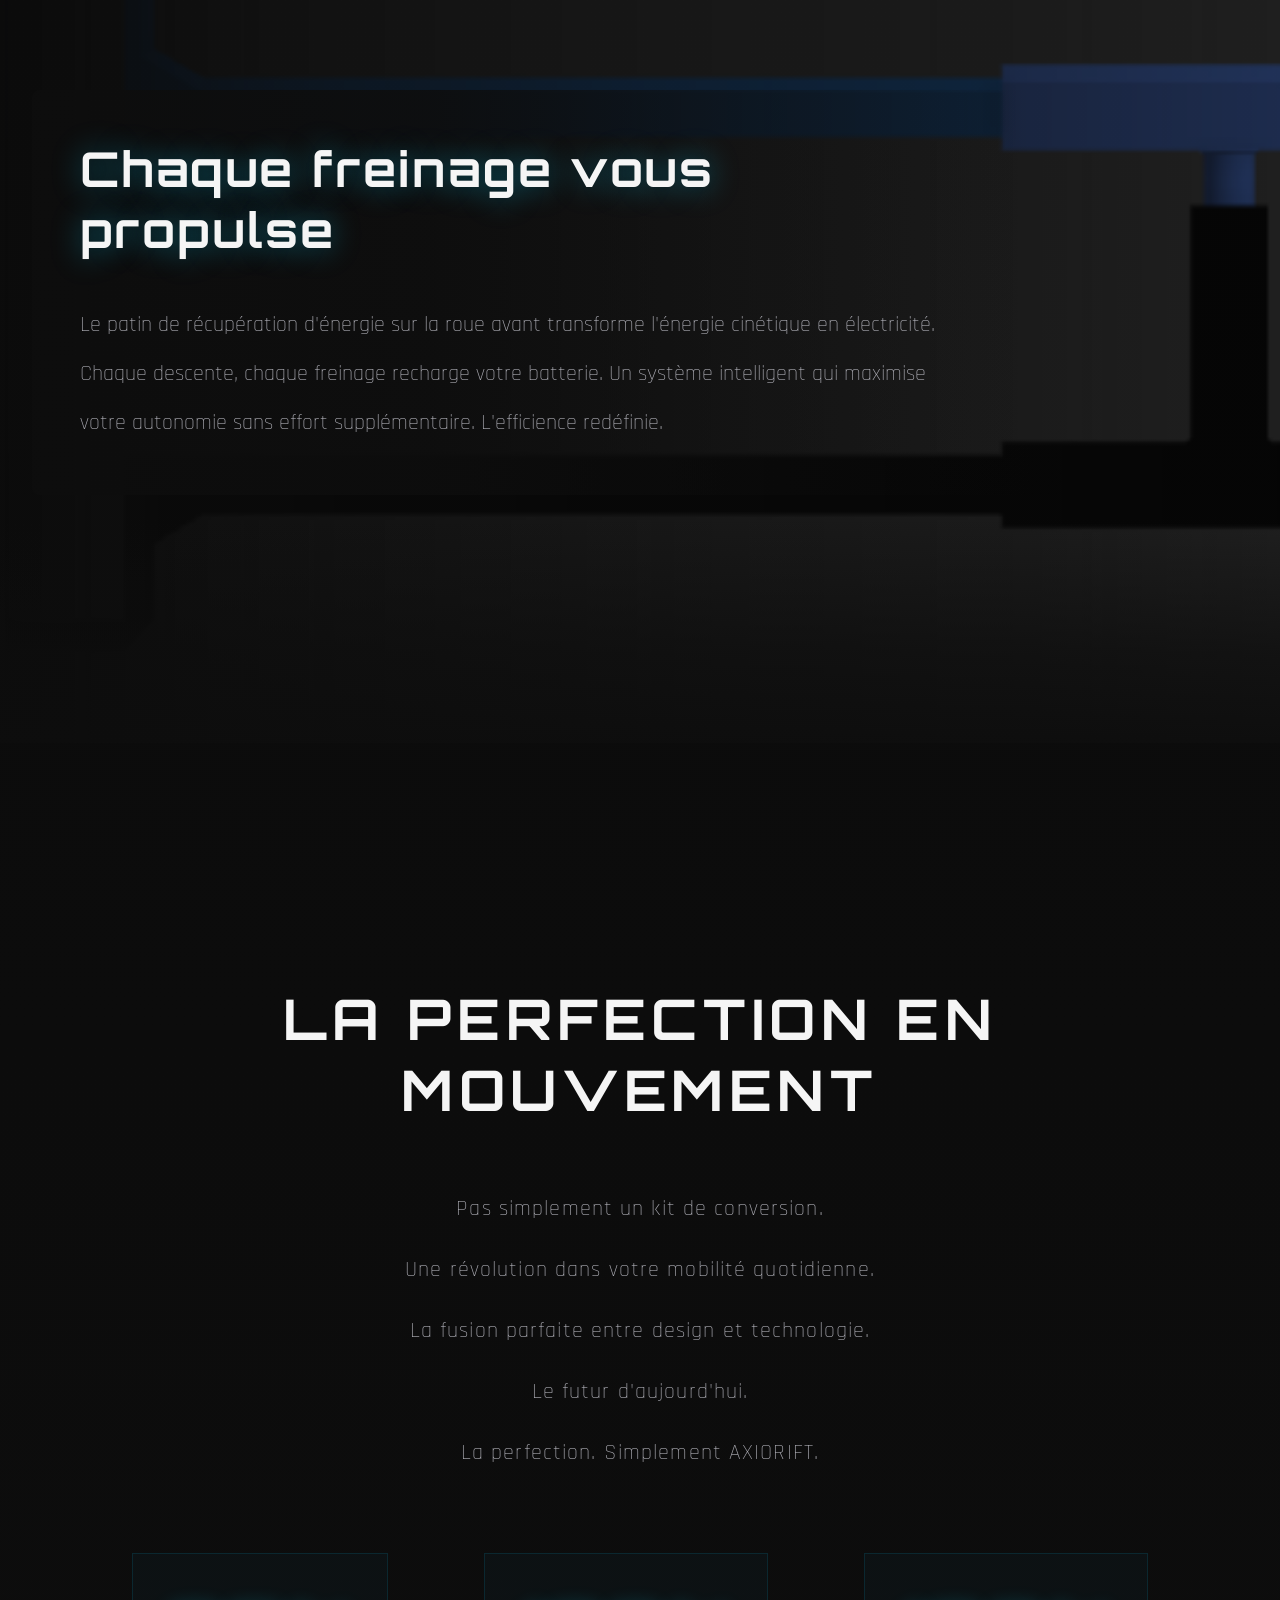
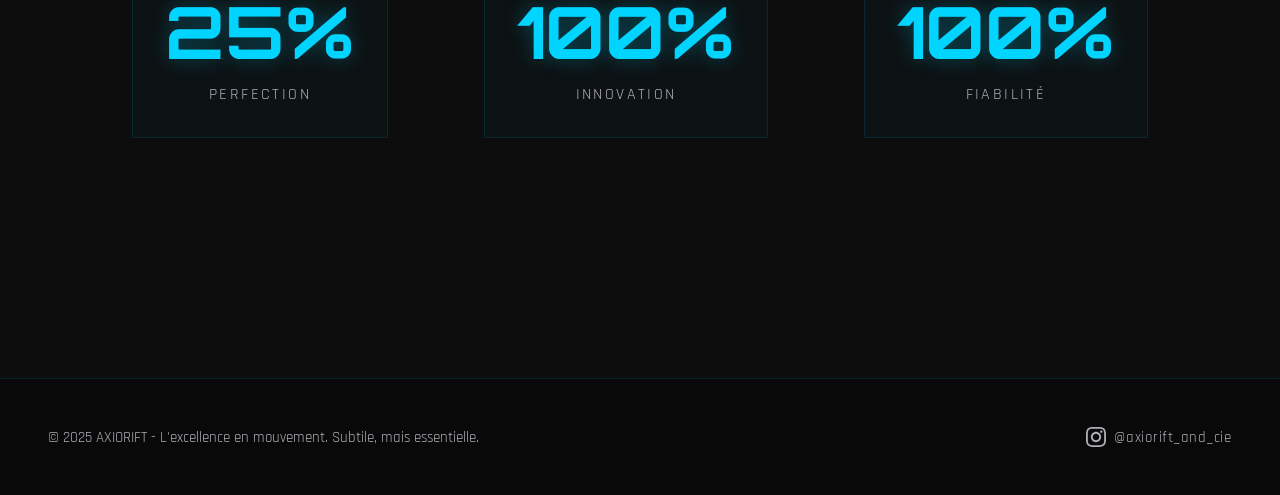
==== commit be66cd0e: "Add background images with fade effect to feature sections - Add friction image.png as background fo" ====
--- a/index.html
+++ b/index.html
@@ -128,7 +128,7 @@
         </section>
 
         <section class="features-details">
-            <div class="feature-detail" style="background: rgba(0, 168, 204, 0.15);">
+            <div class="feature-detail feature-detail-friction">
                 <div class="detail-content">
                     <h3 data-fr="Friction intelligente" data-en="Intelligent friction">Friction intelligente</h3>
                     <p data-fr="Le système de patin sur jantes AXIORIFT ne nécessite aucune modification de votre vélo. Contrairement aux moteurs moyeu ou pédaliers, notre technologie préserve l'intégrité de votre cadre et de votre transmission. L'usure est minimale, contrôlée et prévisible. Vous gardez votre vélo intact, tout en profitant d'une assistance électrique discrète et puissante." data-en="The AXIORIFT rim pad system requires no modifications to your bike. Unlike hub or mid-drive motors, our technology preserves the integrity of your frame and drivetrain. Wear is minimal, controlled and predictable. You keep your bike intact while enjoying discreet and powerful electric assistance.">Le système de patin sur jantes AXIORIFT ne nécessite aucune modification de votre vélo. Contrairement aux moteurs moyeu ou pédaliers, notre technologie préserve l'intégrité de votre cadre et de votre transmission. L'usure est minimale, contrôlée et prévisible. Vous gardez votre vélo intact, tout en profitant d'une assistance électrique discrète et puissante.</p>
@@ -142,7 +142,7 @@
                 </div>
             </div>
 
-            <div class="feature-detail" style="background: rgba(0, 212, 255, 0.12);">
+            <div class="feature-detail feature-detail-freinage">
                 <div class="detail-content">
                     <h3 data-fr="Chaque freinage vous propulse" data-en="Every braking propels you">Chaque freinage vous propulse</h3>
                     <p data-fr="Le patin de récupération d'énergie sur la roue avant transforme l'énergie cinétique en électricité. Chaque descente, chaque freinage recharge votre batterie. Un système intelligent qui maximise votre autonomie sans effort supplémentaire. L'efficience redéfinie." data-en="The energy recovery pad on the front wheel transforms kinetic energy into electricity. Every descent, every braking recharges your battery. An intelligent system that maximizes your range with no extra effort. Efficiency redefined.">Le patin de récupération d'énergie sur la roue avant transforme l'énergie cinétique en électricité. Chaque descente, chaque freinage recharge votre batterie. Un système intelligent qui maximise votre autonomie sans effort supplémentaire. L'efficience redéfinie.</p>
--- a/style.css
+++ b/style.css
@@ -360,6 +360,87 @@
     );
     pointer-events: none;
     z-index: 3;
+}
+
+/* Feature Detail with Background Images */
+.feature-detail-friction,
+.feature-detail-freinage {
+    position: relative;
+}
+
+.feature-detail-friction::before,
+.feature-detail-freinage::before {
+    content: '';
+    position: absolute;
+    top: 0;
+    left: 0;
+    width: 100%;
+    height: 100%;
+    background-size: cover;
+    background-position: center;
+    background-repeat: no-repeat;
+    z-index: 1;
+}
+
+/* Friction section - image background */
+.feature-detail-friction {
+    background: transparent !important;
+}
+
+.feature-detail-friction::before {
+    background-image: url('assets/images/friction image.png');
+    mask-image: linear-gradient(to right,
+        rgba(0,0,0,0) 0%,
+        rgba(0,0,0,0.3) 20%,
+        rgba(0,0,0,0.6) 50%,
+        rgba(0,0,0,0.8) 80%,
+        rgba(0,0,0,1) 100%
+    );
+    -webkit-mask-image: linear-gradient(to right,
+        rgba(0,0,0,0) 0%,
+        rgba(0,0,0,0.3) 20%,
+        rgba(0,0,0,0.6) 50%,
+        rgba(0,0,0,0.8) 80%,
+        rgba(0,0,0,1) 100%
+    );
+    opacity: 0.5;
+}
+
+/* Freinage section - image background */
+.feature-detail-freinage {
+    background: transparent !important;
+}
+
+.feature-detail-freinage::before {
+    background-image: url('assets/images/freinage image.png');
+    mask-image: linear-gradient(to right,
+        rgba(0,0,0,0) 0%,
+        rgba(0,0,0,0.3) 20%,
+        rgba(0,0,0,0.6) 50%,
+        rgba(0,0,0,0.8) 80%,
+        rgba(0,0,0,1) 100%
+    );
+    -webkit-mask-image: linear-gradient(to right,
+        rgba(0,0,0,0) 0%,
+        rgba(0,0,0,0.3) 20%,
+        rgba(0,0,0,0.6) 50%,
+        rgba(0,0,0,0.8) 80%,
+        rgba(0,0,0,1) 100%
+    );
+    opacity: 0.5;
+}
+
+/* Overlay gradient for readability */
+.feature-detail-friction .detail-content,
+.feature-detail-freinage .detail-content {
+    background: linear-gradient(to right,
+        rgba(13, 13, 13, 0.95) 0%,
+        rgba(13, 13, 13, 0.85) 40%,
+        rgba(13, 13, 13, 0.4) 70%,
+        transparent 100%
+    );
+    padding: 3rem 4rem 3rem 3rem;
+    border-radius: 8px;
 }
 
 .detail-content {
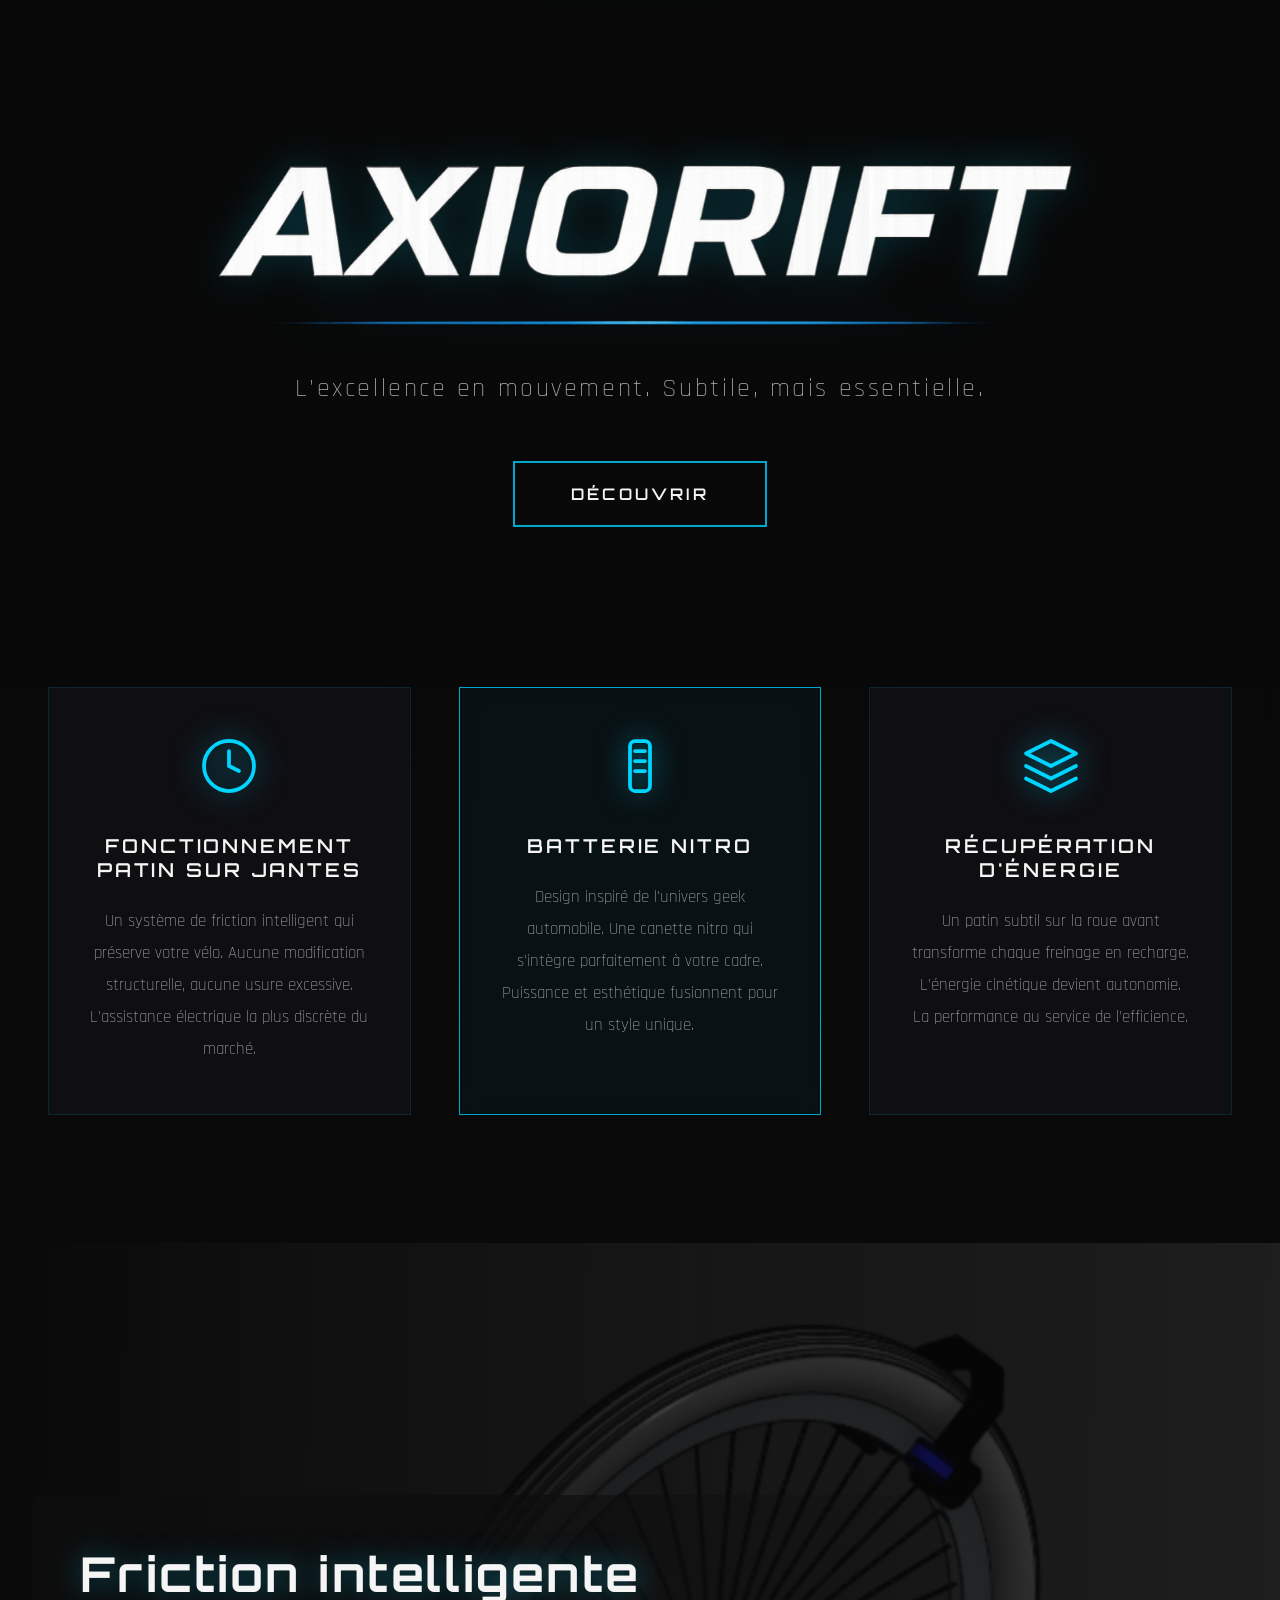
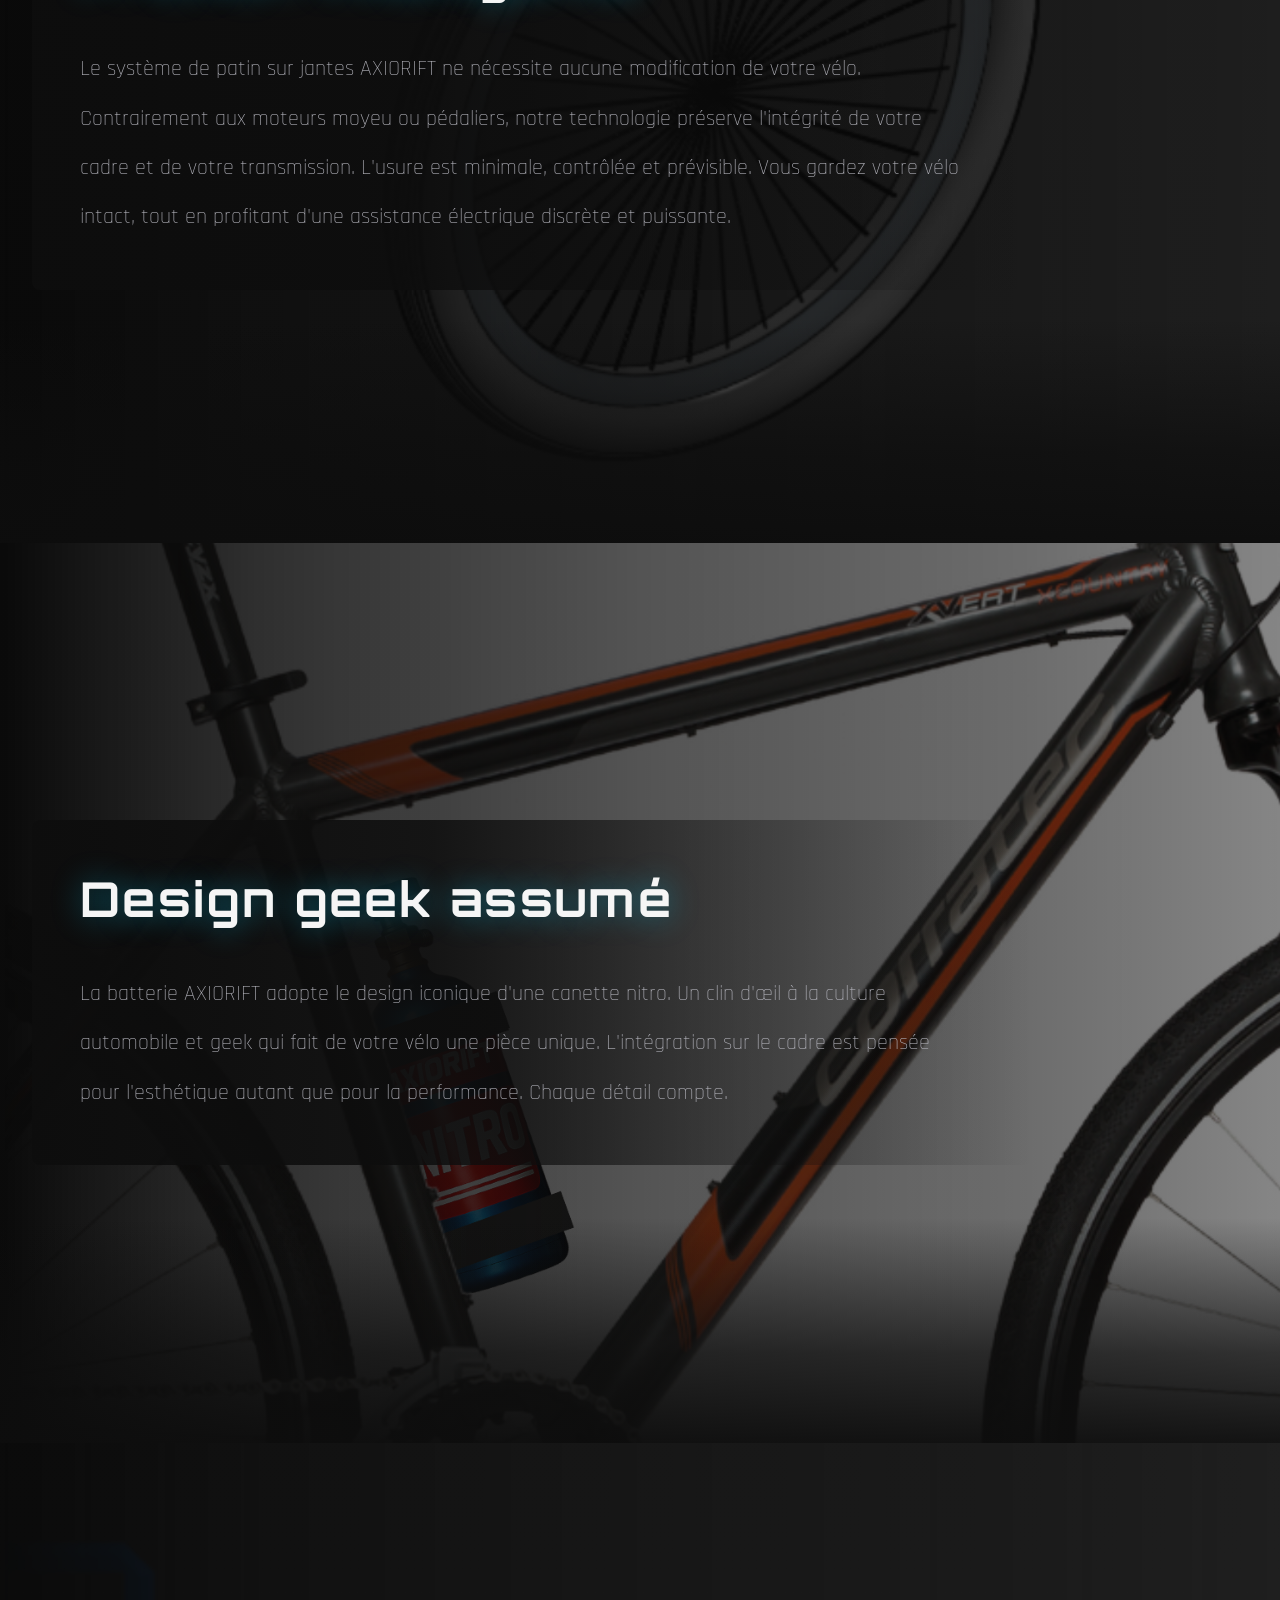
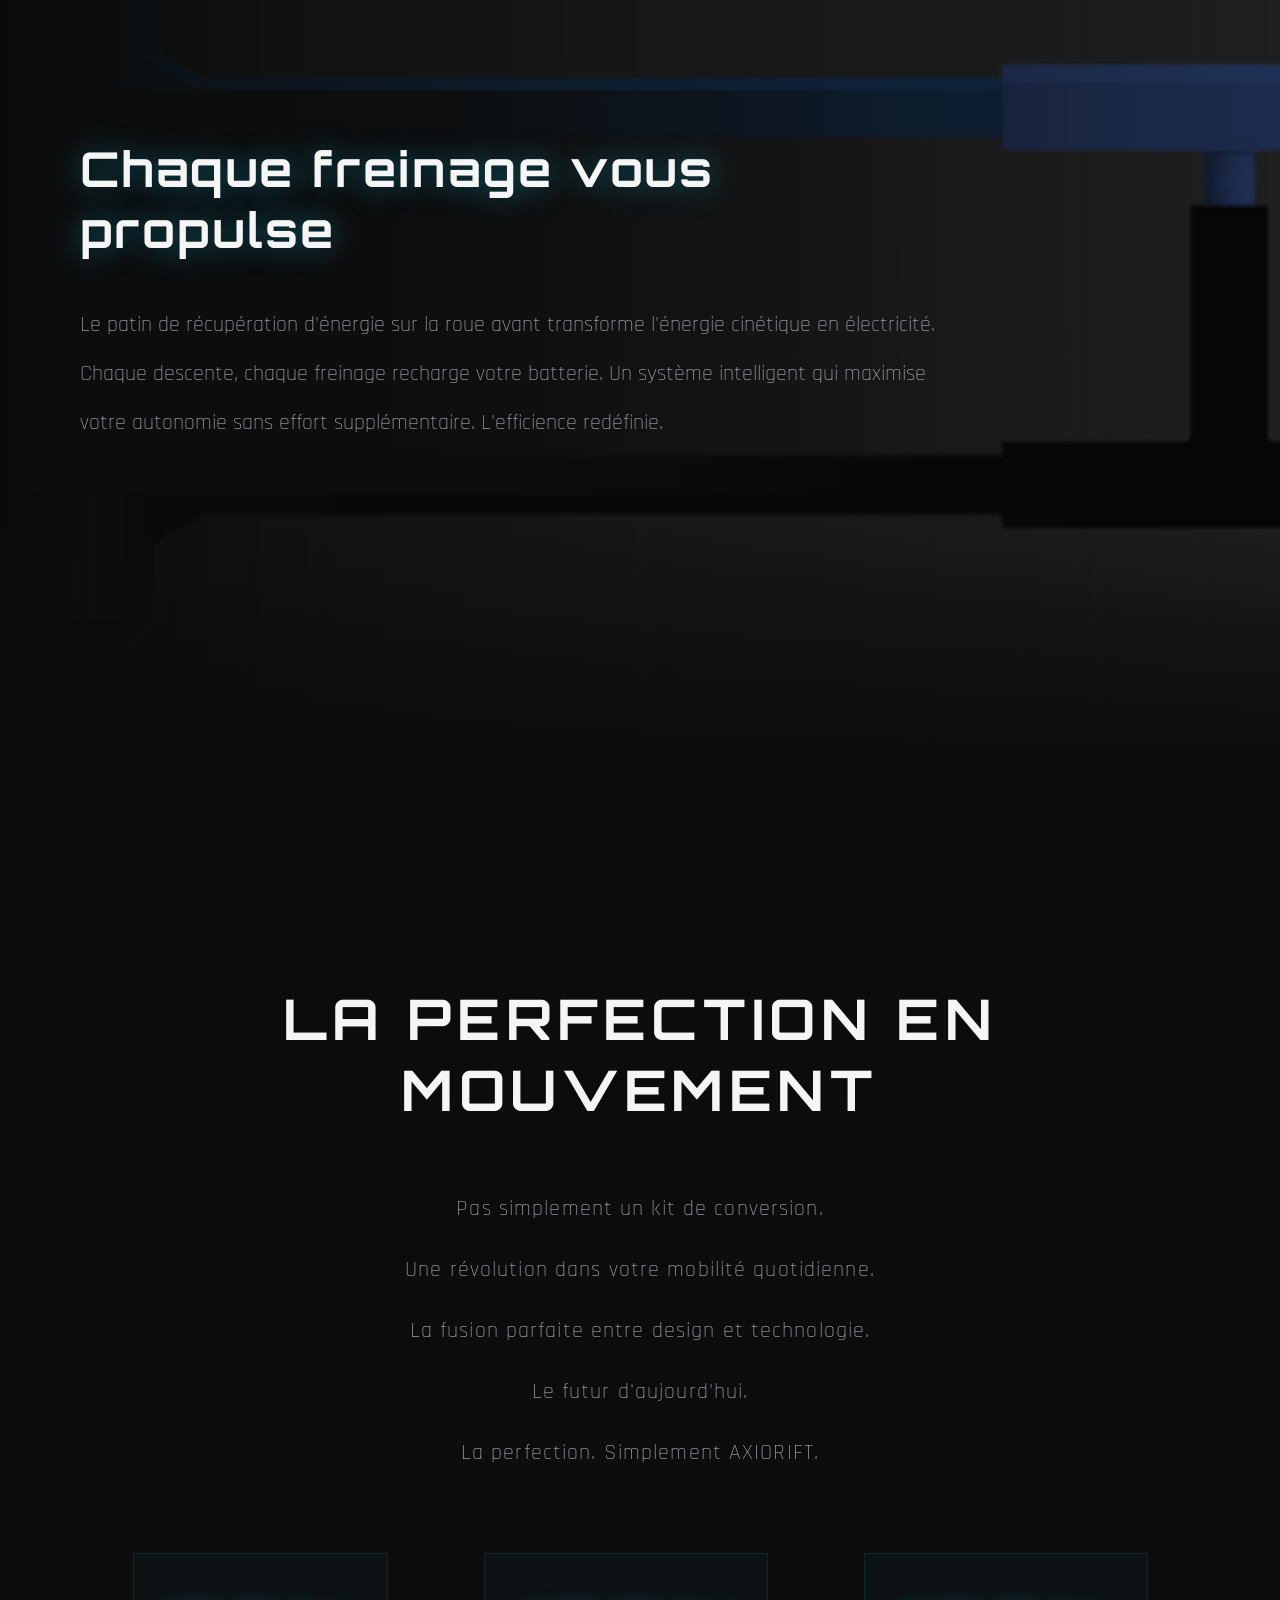
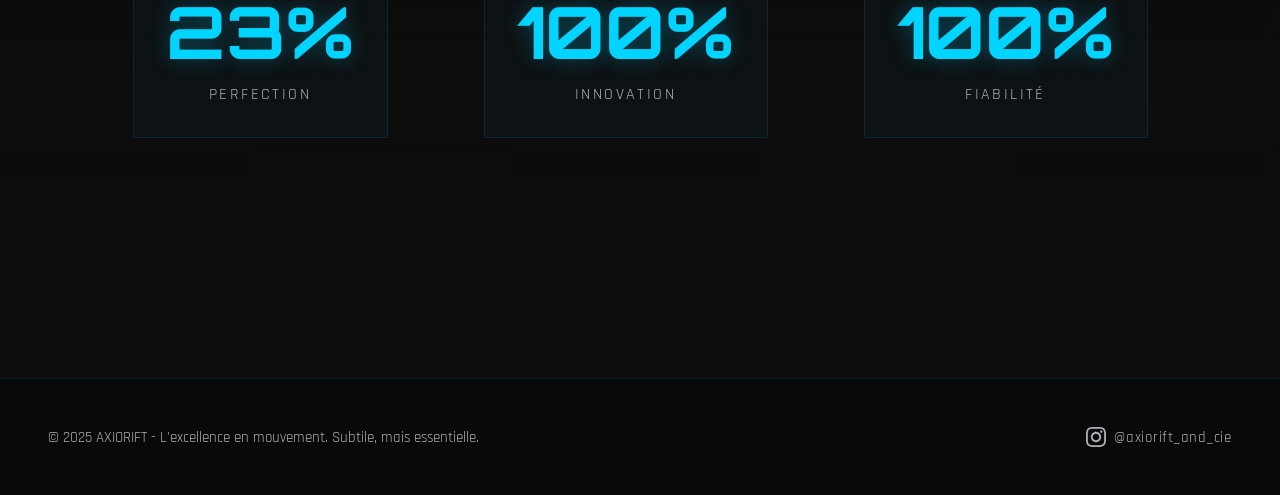
==== commit 2052198f: "Add Design sans titre.png background to Design geek section - Add feature-detail-design class to mid" ====
--- a/index.html
+++ b/index.html
@@ -135,7 +135,7 @@
                 </div>
             </div>
 
-            <div class="feature-detail" style="background: rgba(20, 20, 25, 0.9);">
+            <div class="feature-detail feature-detail-design">
                 <div class="detail-content">
                     <h3 data-fr="Design geek assumé" data-en="Proud geek design">Design geek assumé</h3>
                     <p data-fr="La batterie AXIORIFT adopte le design iconique d'une canette nitro. Un clin d'œil à la culture automobile et geek qui fait de votre vélo une pièce unique. L'intégration sur le cadre est pensée pour l'esthétique autant que pour la performance. Chaque détail compte." data-en="The AXIORIFT battery adopts the iconic design of a nitro can. A nod to automotive and geek culture that makes your bike a unique piece. Frame integration is designed for aesthetics as much as performance. Every detail counts.">La batterie AXIORIFT adopte le design iconique d'une canette nitro. Un clin d'œil à la culture automobile et geek qui fait de votre vélo une pièce unique. L'intégration sur le cadre est pensée pour l'esthétique autant que pour la performance. Chaque détail compte.</p>
--- a/style.css
+++ b/style.css
@@ -364,11 +364,13 @@
 
 /* Feature Detail with Background Images */
 .feature-detail-friction,
+.feature-detail-design,
 .feature-detail-freinage {
     position: relative;
 }
 
 .feature-detail-friction::before,
+.feature-detail-design::before,
 .feature-detail-freinage::before {
     content: '';
     position: absolute;
@@ -430,8 +432,33 @@
     opacity: 0.5;
 }
 
+/* Design section - image background */
+.feature-detail-design {
+    background: transparent !important;
+}
+
+.feature-detail-design::before {
+    background-image: url('assets/images/Design sans titre.png');
+    mask-image: linear-gradient(to right,
+        rgba(0,0,0,0) 0%,
+        rgba(0,0,0,0.3) 20%,
+        rgba(0,0,0,0.6) 50%,
+        rgba(0,0,0,0.8) 80%,
+        rgba(0,0,0,1) 100%
+    );
+    -webkit-mask-image: linear-gradient(to right,
+        rgba(0,0,0,0) 0%,
+        rgba(0,0,0,0.3) 20%,
+        rgba(0,0,0,0.6) 50%,
+        rgba(0,0,0,0.8) 80%,
+        rgba(0,0,0,1) 100%
+    );
+    opacity: 0.5;
+}
+
 /* Overlay gradient for readability */
 .feature-detail-friction .detail-content,
+.feature-detail-design .detail-content,
 .feature-detail-freinage .detail-content {
     background: linear-gradient(to right,
         rgba(13, 13, 13, 0.95) 0%,
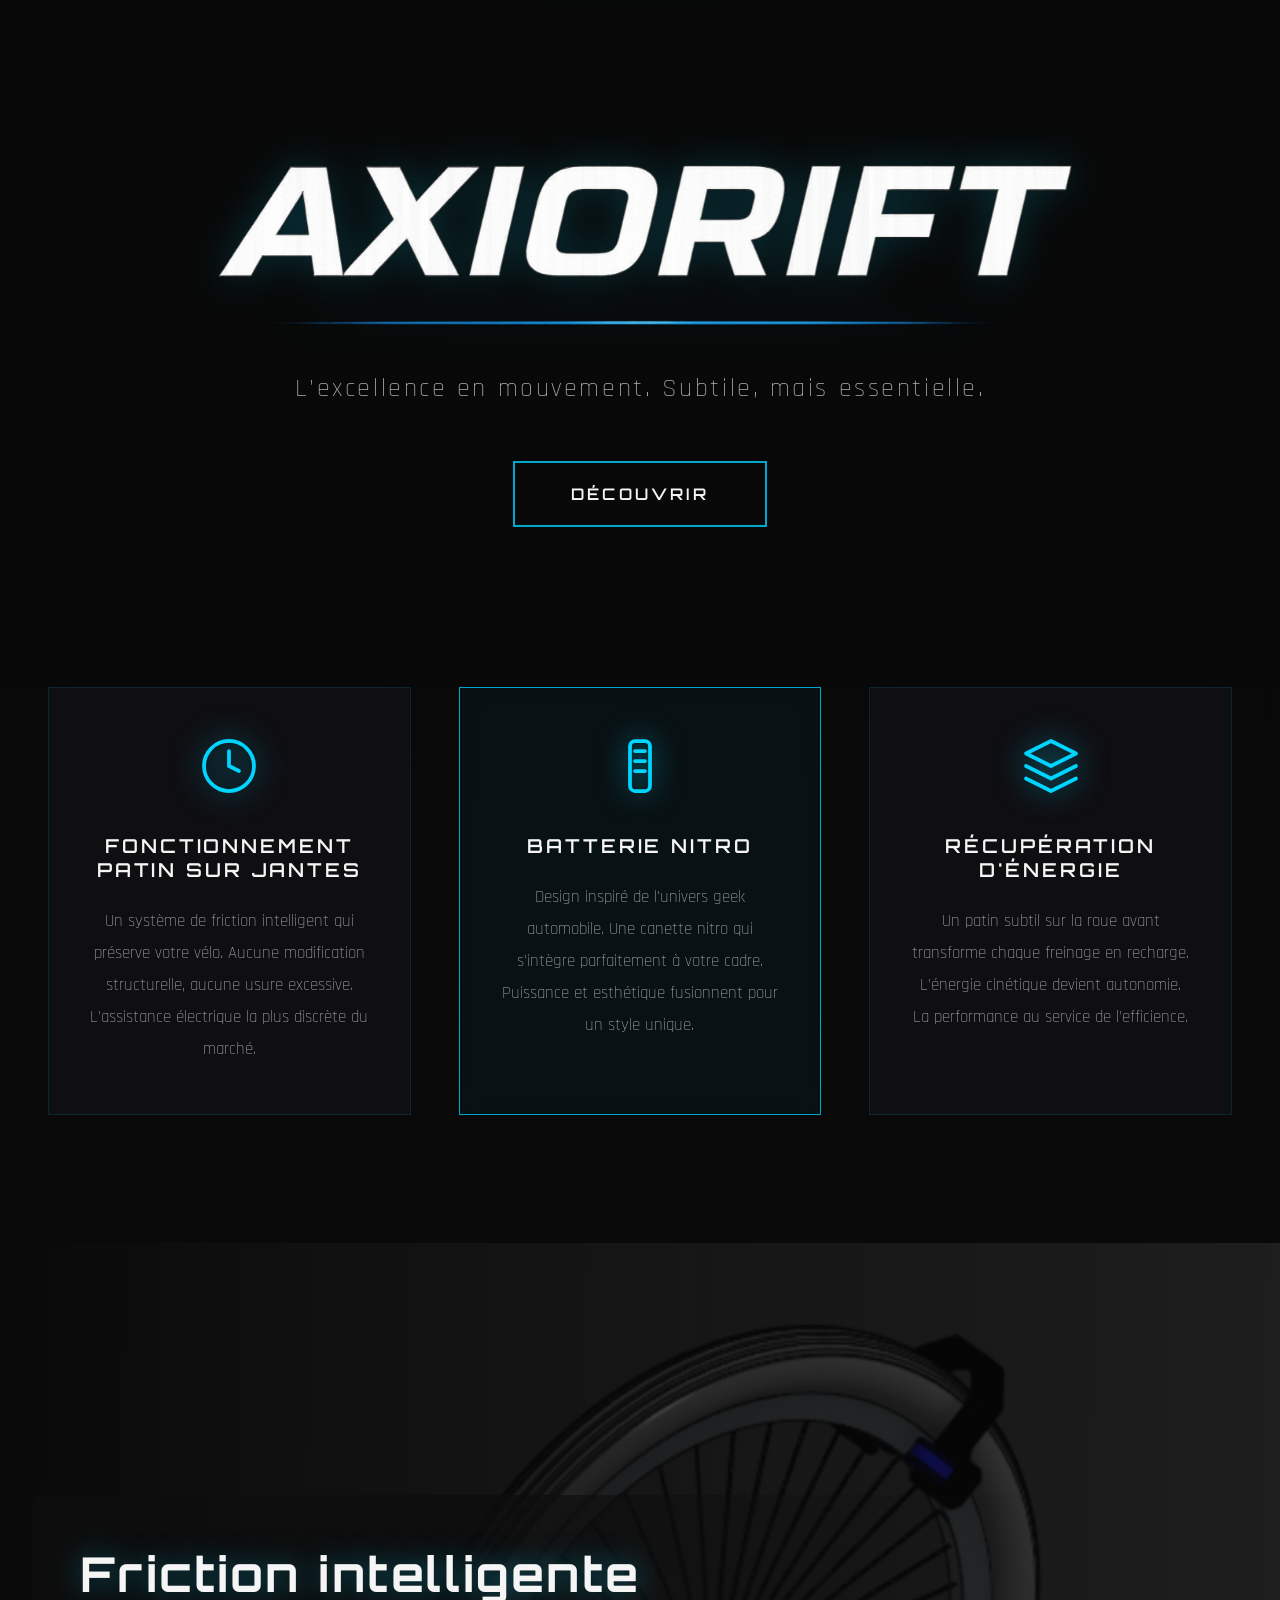
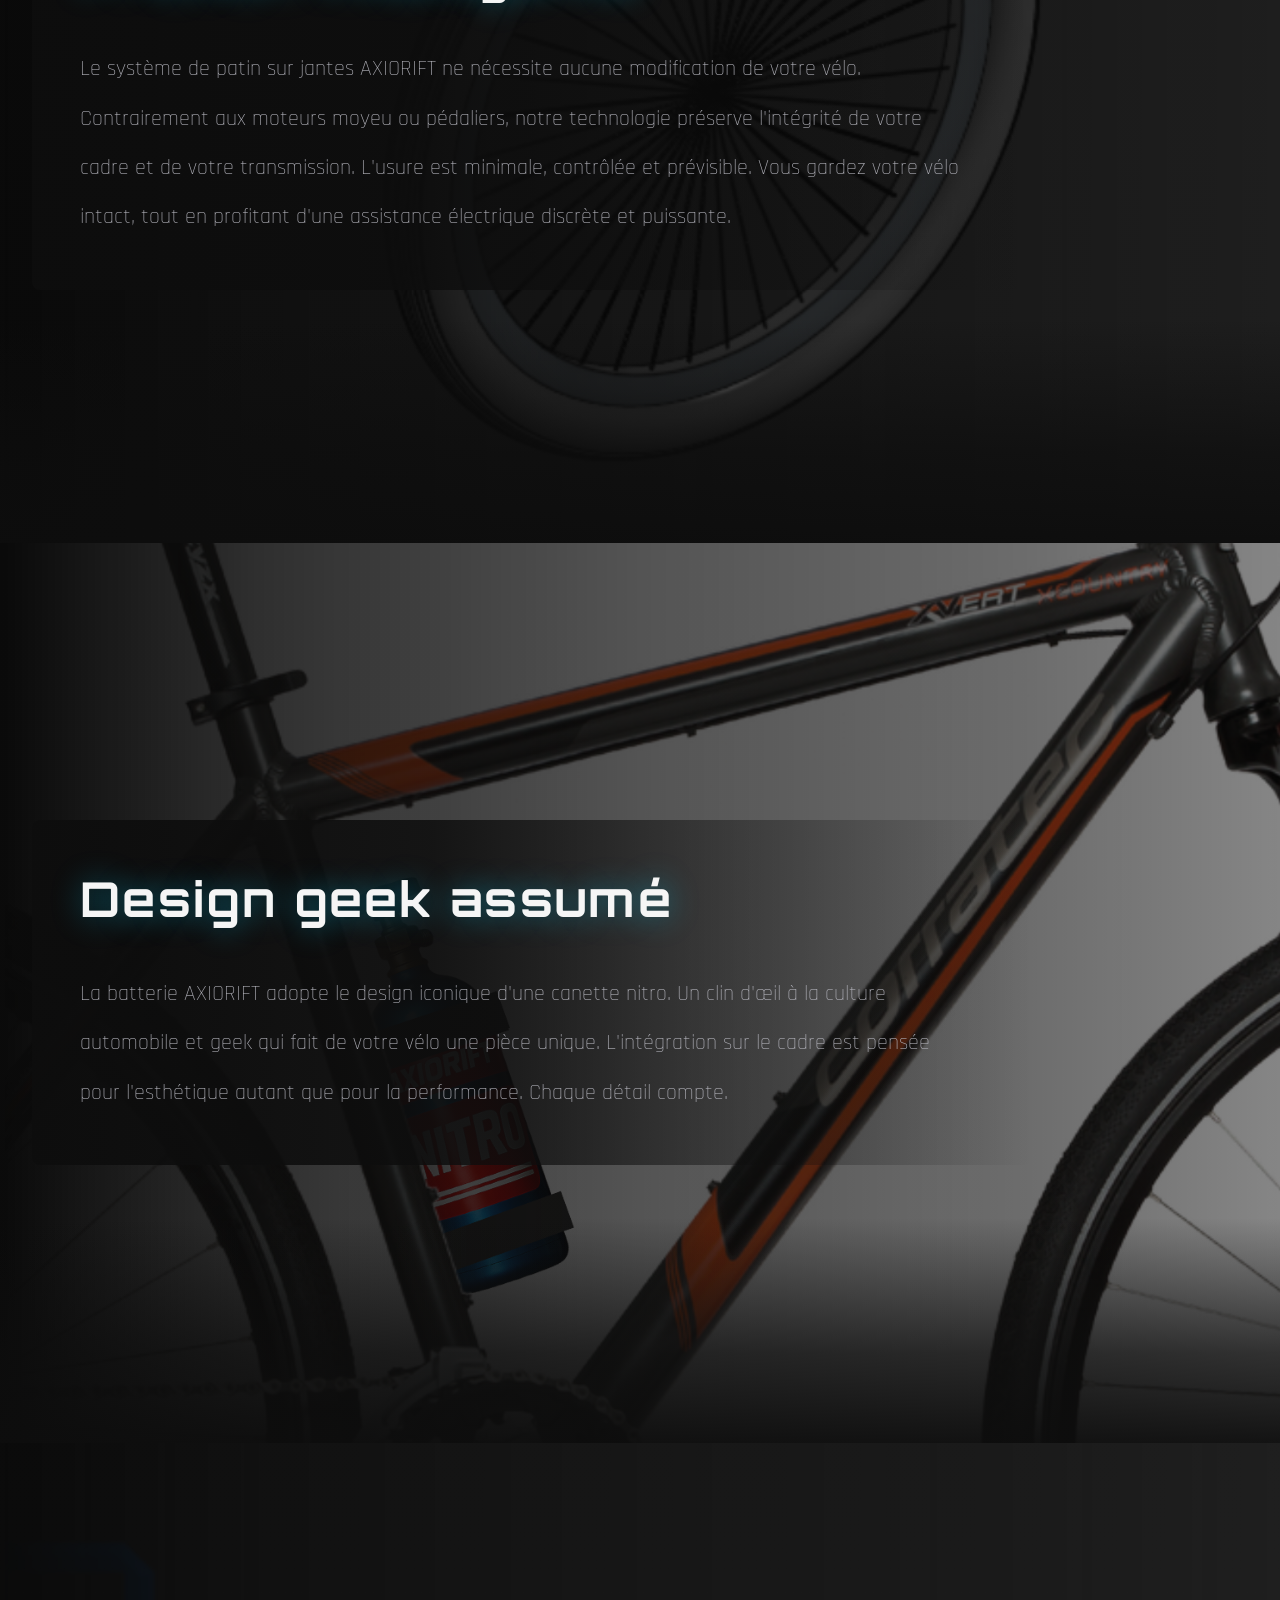
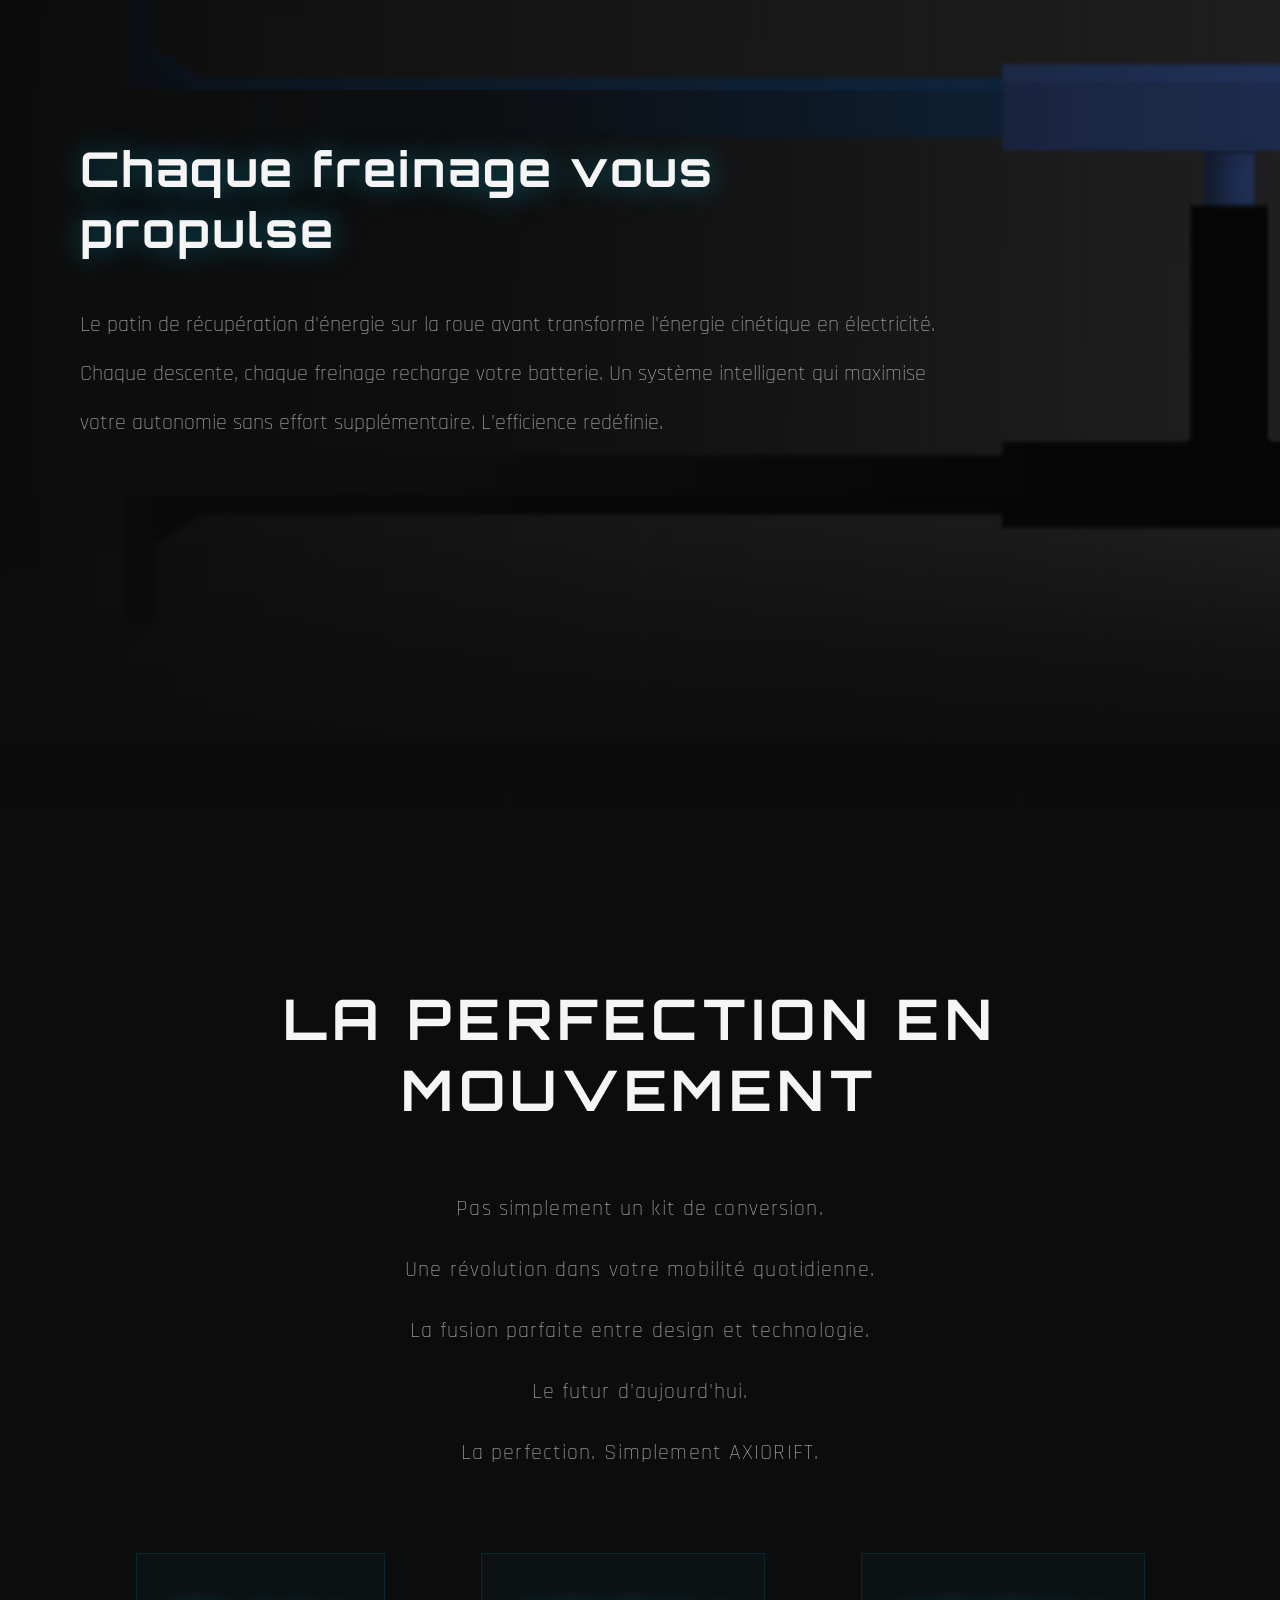
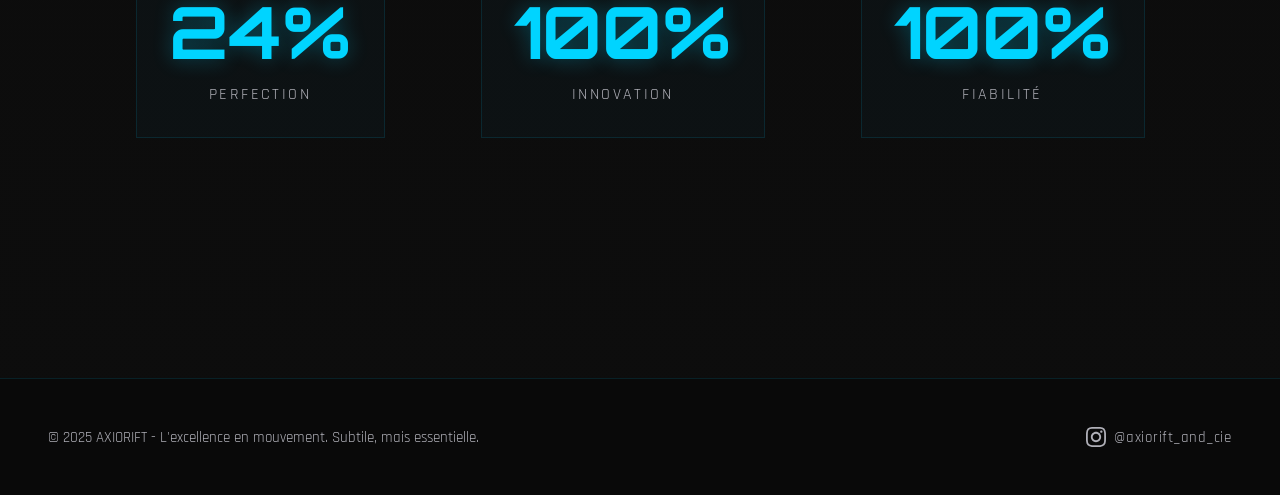
==== commit 8c2ac064: "Fix video preload attribute for better playback" ====
--- a/index.html
+++ b/index.html
@@ -185,7 +185,7 @@
                 <div class="section-content">
                     <h2 data-fr="Notre processus" data-en="Our process">Notre processus</h2>
                     <div class="video-container">
-                        <video class="process-video" controls preload="auto" playsinline webkit-playsinline>
+                        <video class="process-video" controls preload="metadata" playsinline webkit-playsinline crossorigin="anonymous">
                             <source src="assets/images/process-video.mp4" type="video/mp4">
                             <p data-fr="Votre navigateur ne supporte pas la lecture de vidéos." data-en="Your browser does not support video playback.">Votre navigateur ne supporte pas la lecture de vidéos.</p>
                         </video>
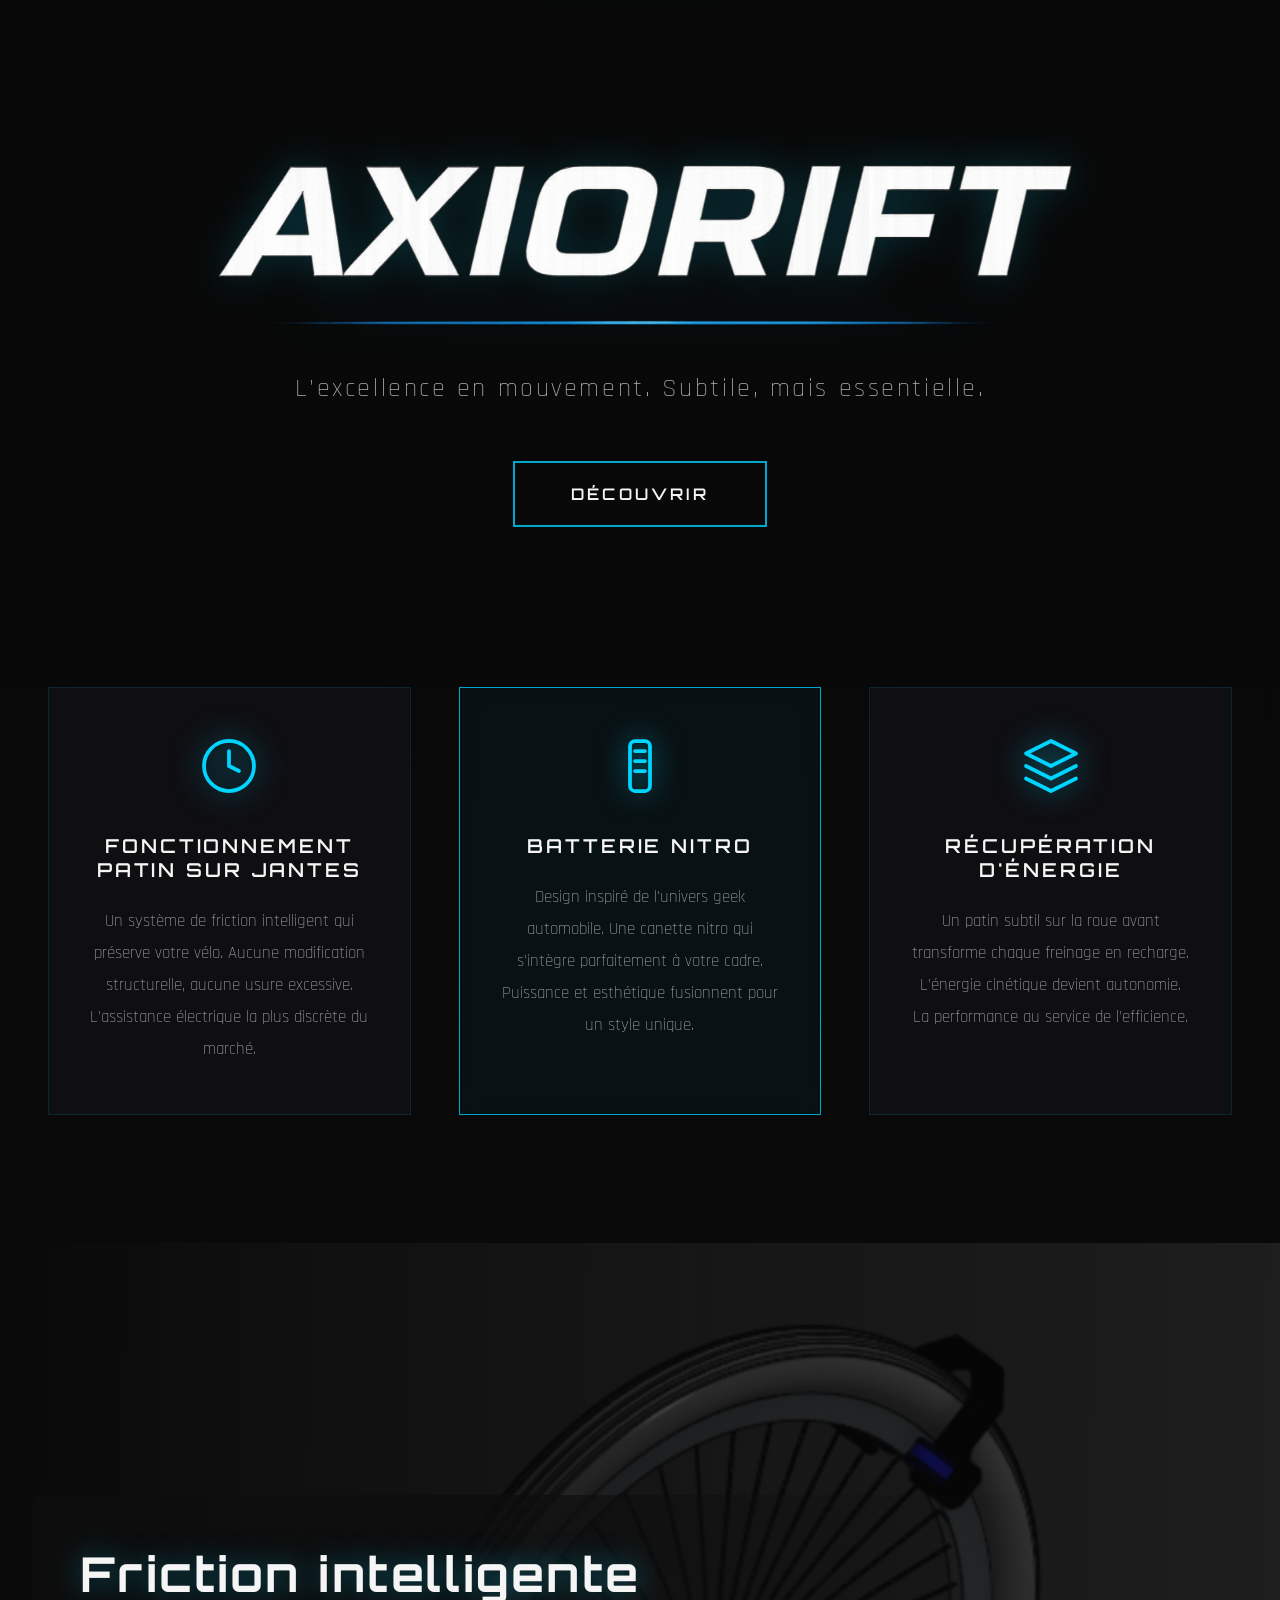
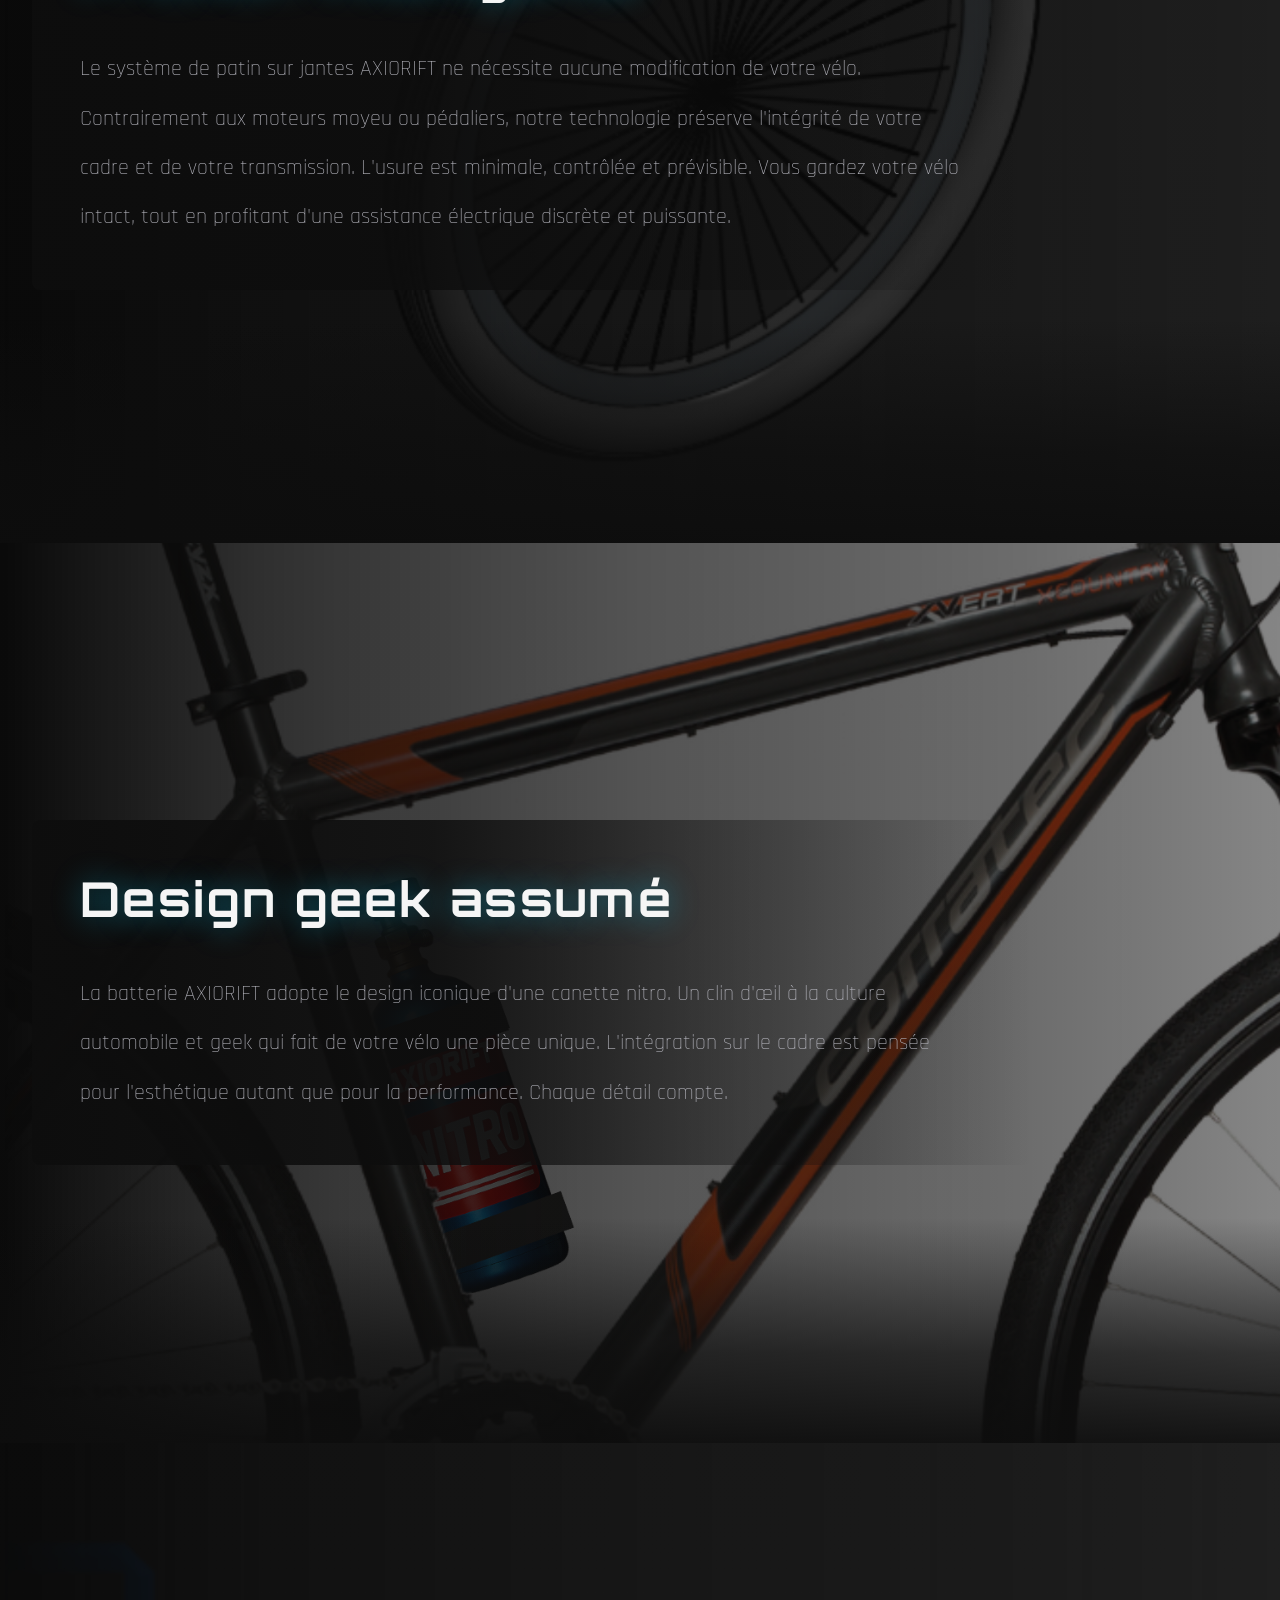
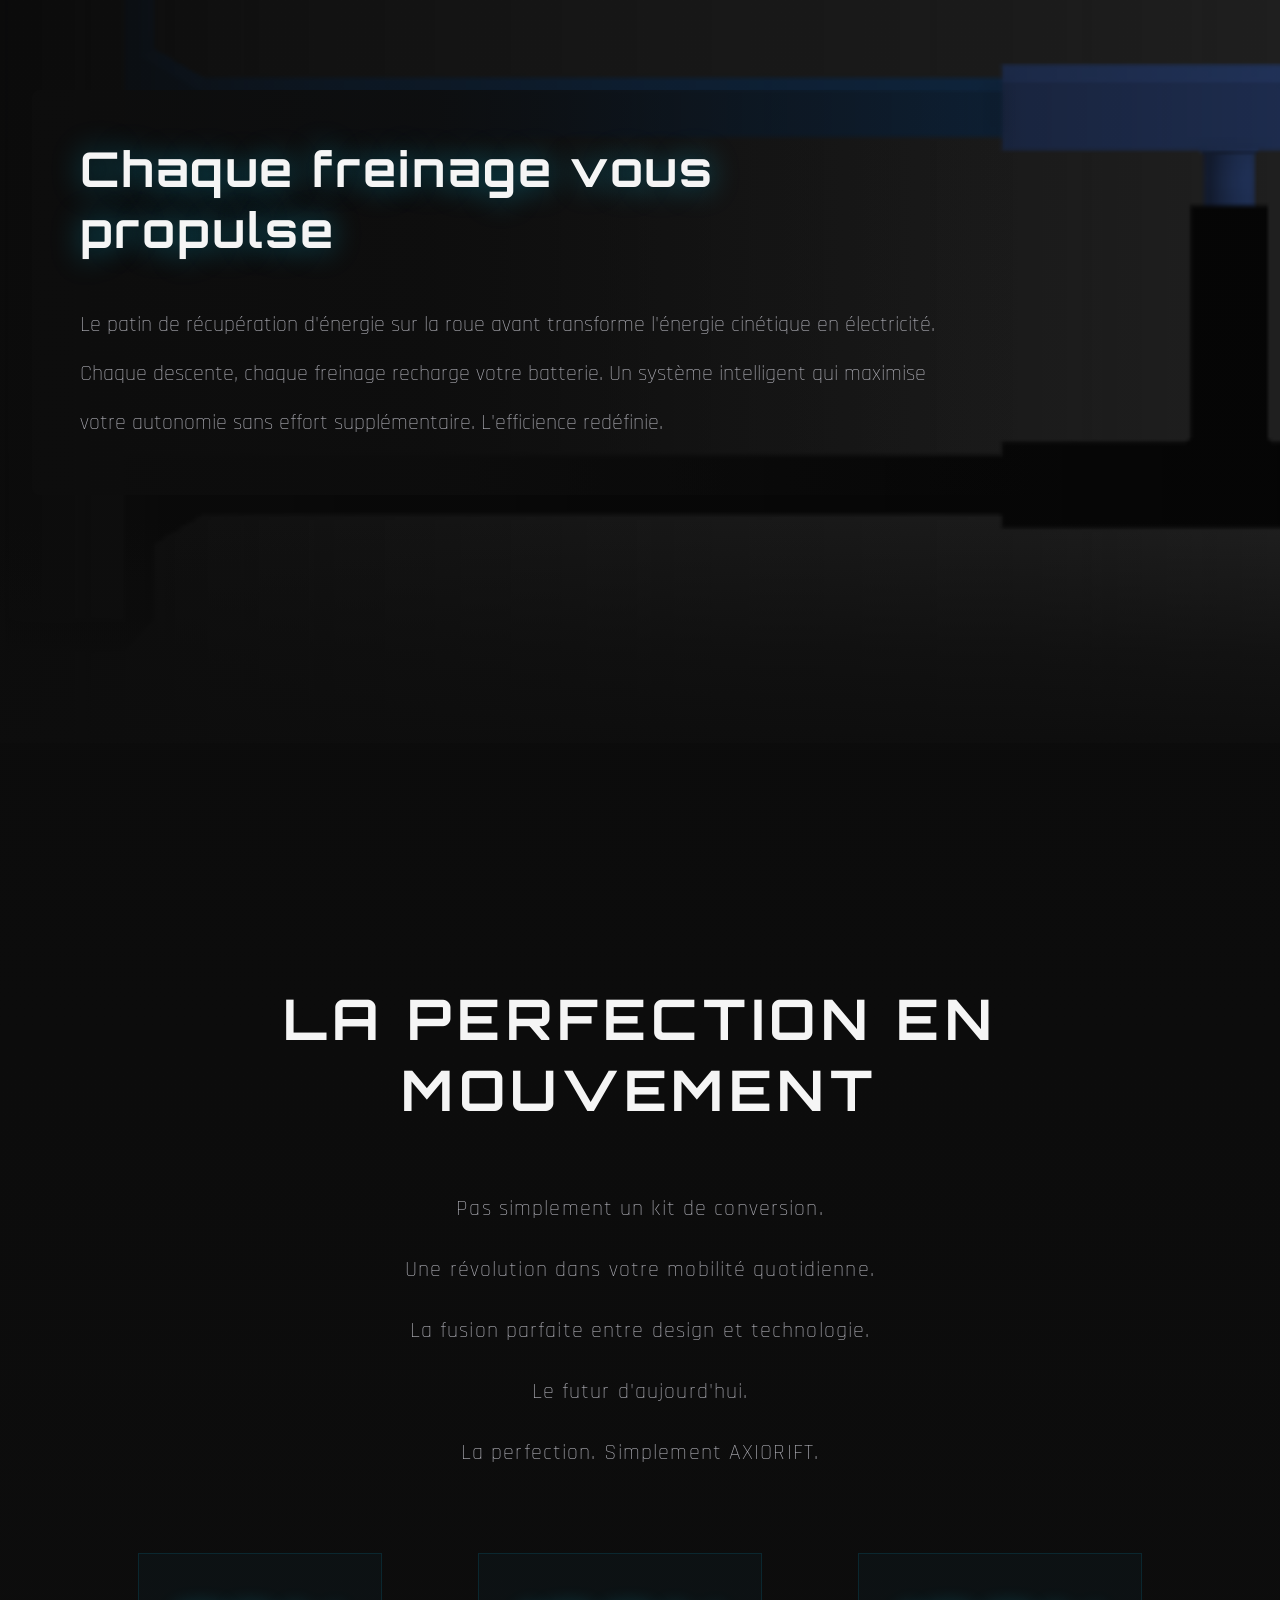
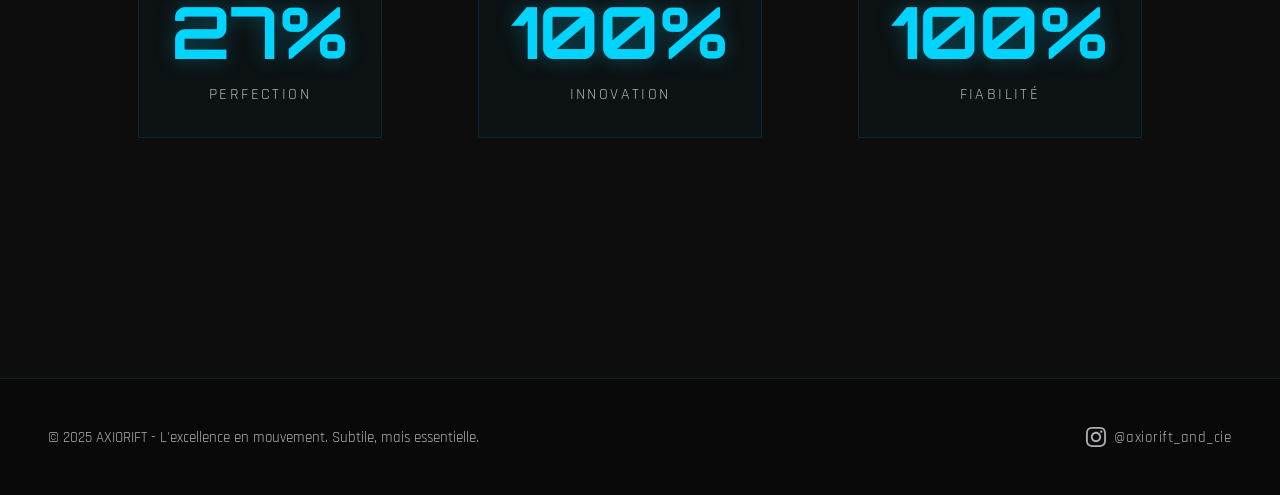
==== commit 8e3c58a7: "Replace video with stylish 3-image fan display in Notre Processus - Remove video element, add image " ====
--- a/index.html
+++ b/index.html
@@ -184,11 +184,16 @@
             <section class="processus-section">
                 <div class="section-content">
                     <h2 data-fr="Notre processus" data-en="Our process">Notre processus</h2>
-                    <div class="video-container">
-                        <video class="process-video" controls preload="metadata" playsinline webkit-playsinline crossorigin="anonymous">
-                            <source src="assets/images/process-video.mp4" type="video/mp4">
-                            <p data-fr="Votre navigateur ne supporte pas la lecture de vidéos." data-en="Your browser does not support video playback.">Votre navigateur ne supporte pas la lecture de vidéos.</p>
-                        </video>
+                    <div class="image-fan">
+                        <div class="fan-card fan-card-1">
+                            <img src="assets/images/éventail 1.jpg" alt="Processus AXIORIFT 1">
+                        </div>
+                        <div class="fan-card fan-card-2">
+                            <img src="assets/images/éventail 2.jpg" alt="Processus AXIORIFT 2">
+                        </div>
+                        <div class="fan-card fan-card-3">
+                            <img src="assets/images/éventail 3.jpg" alt="Processus AXIORIFT 3">
+                        </div>
                     </div>
                     <p class="insta-link">
                         <a href="https://instagram.com/axiorift_and_cie" target="_blank">
--- a/style.css
+++ b/style.css
@@ -618,6 +618,134 @@
     box-shadow: 0 4px 16px rgba(0, 0, 0, 0.5);
 }
 
+/* Image Fan / Éventail */
+.image-fan {
+    position: relative;
+    width: 100%;
+    max-width: 600px;
+    height: 400px;
+    margin: 4rem auto;
+    perspective: 1000px;
+}
+
+.fan-card {
+    position: absolute;
+    width: 280px;
+    height: 350px;
+    left: 50%;
+    top: 50%;
+    transform-origin: bottom center;
+    transition: all 0.5s cubic-bezier(0.4, 0, 0.2, 1);
+    cursor: pointer;
+    border-radius: 12px;
+    overflow: hidden;
+    box-shadow: 0 15px 40px rgba(0, 0, 0, 0.5);
+    border: 2px solid var(--border-color);
+}
+
+.fan-card img {
+    width: 100%;
+    height: 100%;
+    object-fit: cover;
+    transition: transform 0.5s ease;
+}
+
+.fan-card::after {
+    content: '';
+    position: absolute;
+    inset: 0;
+    background: linear-gradient(
+        to bottom,
+        transparent 60%,
+        rgba(0, 0, 0, 0.7) 100%
+    );
+    pointer-events: none;
+}
+
+/* Position des cartes en éventail */
+.fan-card-1 {
+    transform: translate(-50%, -50%) rotate(-15deg) translateX(-120px);
+    z-index: 1;
+}
+
+.fan-card-2 {
+    transform: translate(-50%, -50%) rotate(0deg);
+    z-index: 3;
+}
+
+.fan-card-3 {
+    transform: translate(-50%, -50%) rotate(15deg) translateX(120px);
+    z-index: 1;
+}
+
+/* Hover effects */
+.fan-card:hover {
+    z-index: 10;
+    transform: translate(-50%, -55%) rotate(0deg) scale(1.1);
+    border-color: var(--accent-cyan);
+    box-shadow: 0 25px 60px rgba(0, 212, 255, 0.3);
+}
+
+.fan-card:hover img {
+    transform: scale(1.05);
+}
+
+/* Glow effect on hover */
+.fan-card::before {
+    content: '';
+    position: absolute;
+    inset: -2px;
+    background: linear-gradient(45deg, var(--accent-cyan), var(--primary-color));
+    border-radius: 14px;
+    z-index: -1;
+    opacity: 0;
+    transition: opacity 0.4s ease;
+}
+
+.fan-card:hover::before {
+    opacity: 1;
+}
+
+/* Responsive */
+@media (max-width: 768px) {
+    .image-fan {
+        height: 320px;
+        max-width: 100%;
+    }
+
+    .fan-card {
+        width: 180px;
+        height: 240px;
+    }
+
+    .fan-card-1 {
+        transform: translate(-50%, -50%) rotate(-12deg) translateX(-70px);
+    }
+
+    .fan-card-3 {
+        transform: translate(-50%, -50%) rotate(12deg) translateX(70px);
+    }
+}
+
+@media (max-width: 480px) {
+    .image-fan {
+        height: 280px;
+    }
+
+    .fan-card {
+        width: 140px;
+        height: 190px;
+    }
+
+    .fan-card-1 {
+        transform: translate(-50%, -50%) rotate(-10deg) translateX(-50px);
+    }
+
+    .fan-card-3 {
+        transform: translate(-50%, -50%) rotate(10deg) translateX(50px);
+    }
+}
+
 .insta-link {
     text-align: center;
     margin-top: 2rem;
